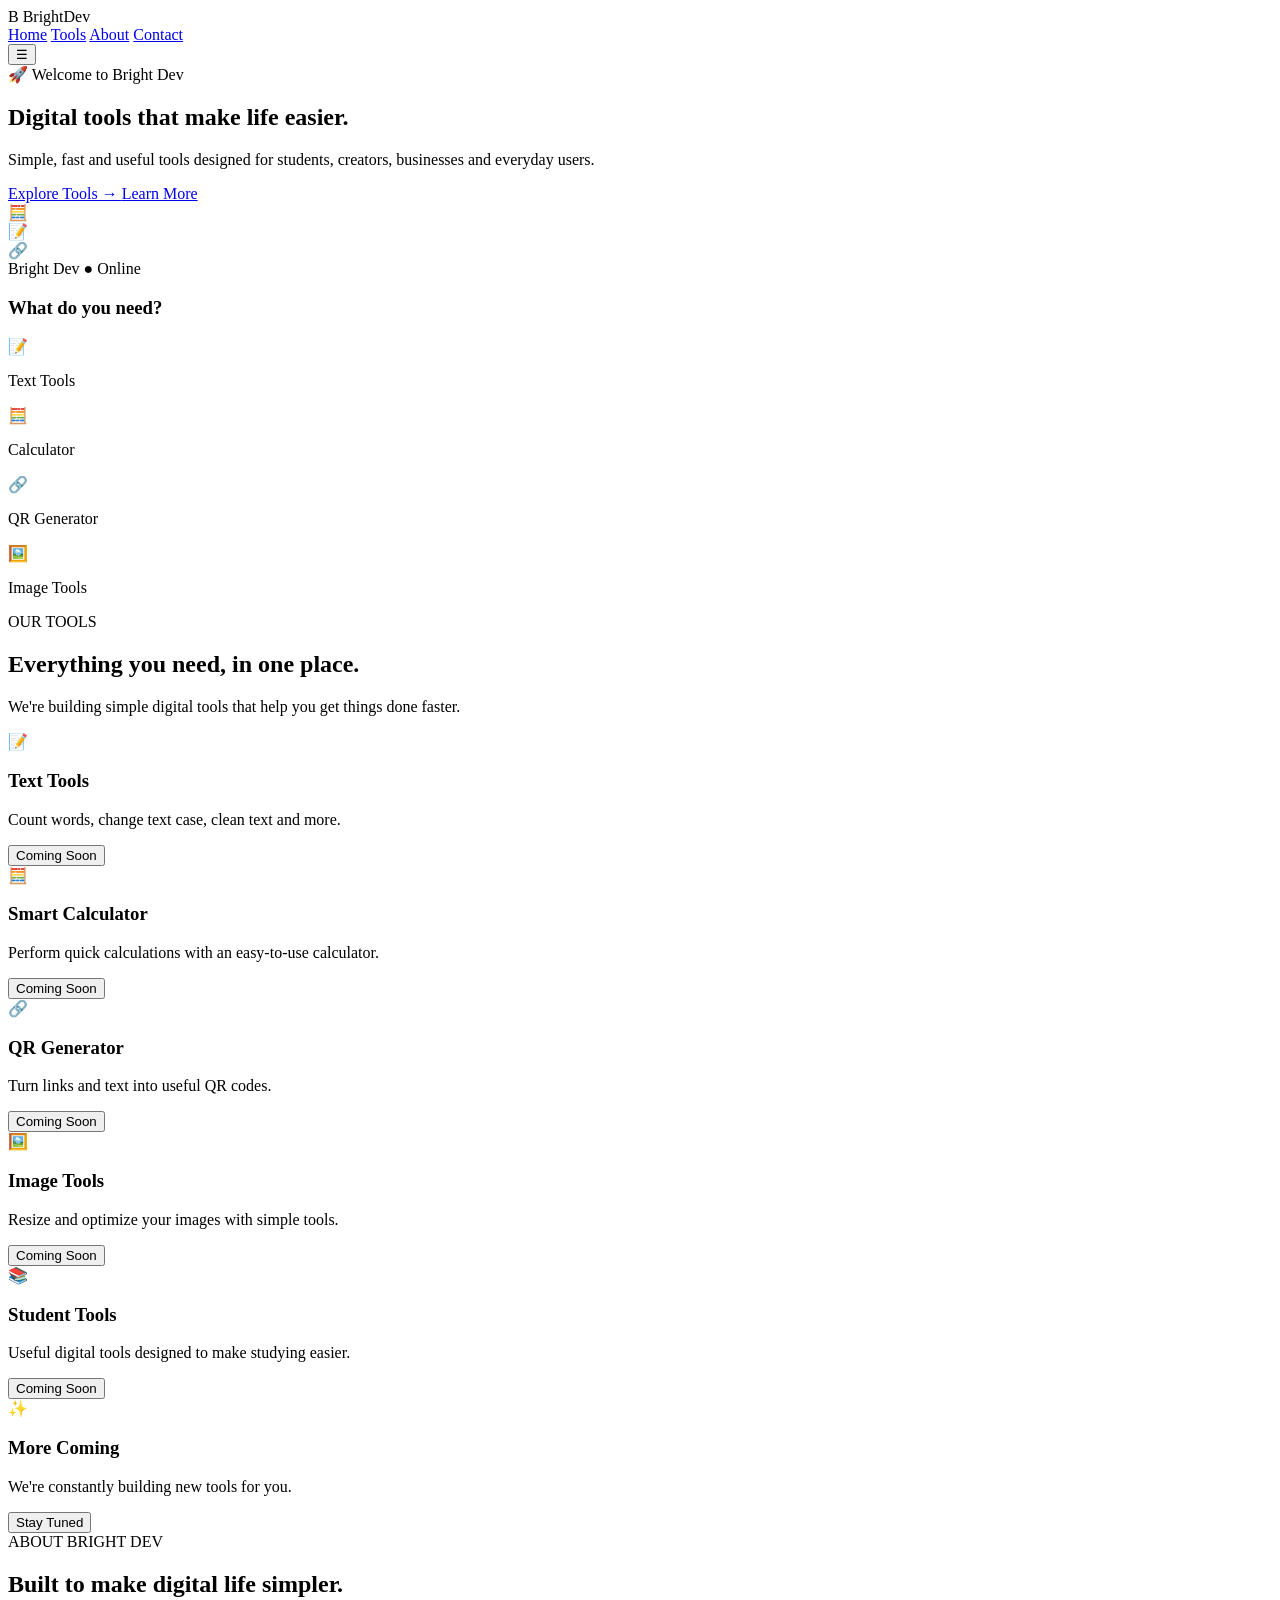
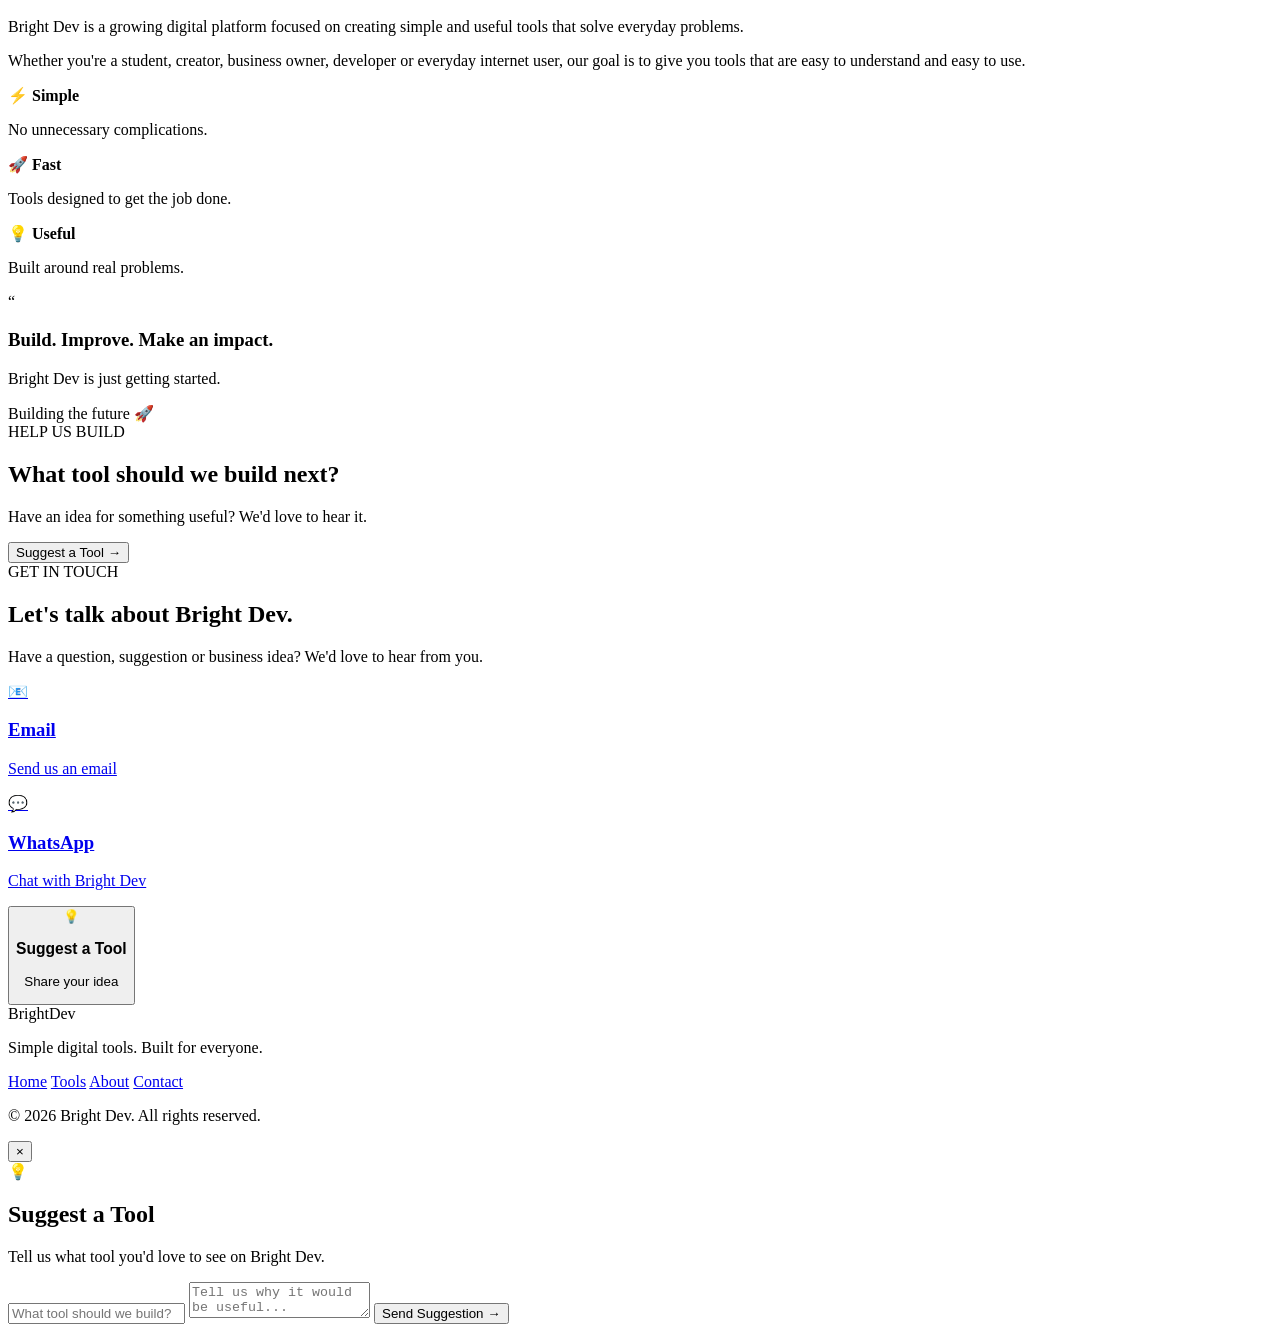
==== index.html @ 28a99880 "Update index.html" ====
<!DOCTYPE html>
<html lang="en">
<head>
    <meta charset="UTF-8">
    <meta name="viewport" content="width=device-width, initial-scale=1.0">

    <title>Bright Dev | Digital Tools Made Simple</title>

    <meta name="description"
          content="Bright Dev provides simple, fast and useful digital tools for students, creators, businesses and everyday users.">

    <link rel="stylesheet" href="style.css">
</head>

<body>

    <!-- NAVIGATION -->
    <header class="navbar">
        <div class="logo">
            <span class="logo-icon">B</span>
            <span>Bright<span class="logo-highlight">Dev</span></span>
        </div>

        <nav>
            <a href="#home">Home</a>
            <a href="#tools">Tools</a>
            <a href="#about">About</a>
            <a href="#contact">Contact</a>
        </nav>

        <button class="menu-btn" id="menuBtn">☰</button>
    </header>


    <!-- HERO -->
    <main>

        <section class="hero" id="home">

            <div class="hero-content">

                <div class="badge">
                    🚀 Welcome to Bright Dev
                </div>

                <h1>
                    Digital tools that
                    <span>make life easier.</span>
                </h1>

                <p>
                    Simple, fast and useful tools designed for students,
                    creators, businesses and everyday users.
                </p>

                <div class="hero-buttons">
                    <a href="#tools" class="primary-btn">
                        Explore Tools →
                    </a>

                    <a href="#about" class="secondary-btn">
                        Learn More
                    </a>
                </div>

            </div>

            <div class="hero-card">

                <div class="floating-icon icon-one">🧮</div>
                <div class="floating-icon icon-two">📝</div>
                <div class="floating-icon icon-three">🔗</div>

                <div class="dashboard-card">

                    <div class="dashboard-top">
                        <span>Bright Dev</span>
                        <span class="online">● Online</span>
                    </div>

                    <h3>What do you need?</h3>

                    <div class="mini-tools">

                        <div class="mini-tool">
                            <span>📝</span>
                            <p>Text Tools</p>
                        </div>

                        <div class="mini-tool">
                            <span>🧮</span>
                            <p>Calculator</p>
                        </div>

                        <div class="mini-tool">
                            <span>🔗</span>
                            <p>QR Generator</p>
                        </div>

                        <div class="mini-tool">
                            <span>🖼️</span>
                            <p>Image Tools</p>
                        </div>

                    </div>

                </div>

            </div>

        </section>


        <!-- TOOLS -->
        <section class="tools-section" id="tools">

            <div class="section-heading">

                <span class="small-title">OUR TOOLS</span>

                <h2>
                    Everything you need,
                    <span>in one place.</span>
                </h2>

                <p>
                    We're building simple digital tools that help you
                    get things done faster.
                </p>

            </div>


            <div class="tools-grid">

                <div class="tool-card">

                    <div class="tool-icon">📝</div>

                    <h3>Text Tools</h3>

                    <p>
                        Count words, change text case,
                        clean text and more.
                    </p>

                    <button class="coming-btn">
                        Coming Soon
                    </button>

                </div>


                <div class="tool-card">

                    <div class="tool-icon">🧮</div>

                    <h3>Smart Calculator</h3>

                    <p>
                        Perform quick calculations
                        with an easy-to-use calculator.
                    </p>

                    <button class="coming-btn">
                        Coming Soon
                    </button>

                </div>


                <div class="tool-card">

                    <div class="tool-icon">🔗</div>

                    <h3>QR Generator</h3>

                    <p>
                        Turn links and text into
                        useful QR codes.
                    </p>

                    <button class="coming-btn">
                        Coming Soon
                    </button>

                </div>


                <div class="tool-card">

                    <div class="tool-icon">🖼️</div>

                    <h3>Image Tools</h3>

                    <p>
                        Resize and optimize your images
                        with simple tools.
                    </p>

                    <button class="coming-btn">
                        Coming Soon
                    </button>

                </div>


                <div class="tool-card">

                    <div class="tool-icon">📚</div>

                    <h3>Student Tools</h3>

                    <p>
                        Useful digital tools designed
                        to make studying easier.
                    </p>

                    <button class="coming-btn">
                        Coming Soon
                    </button>

                </div>


                <div class="tool-card future-card">

                    <div class="tool-icon">✨</div>

                    <h3>More Coming</h3>

                    <p>
                        We're constantly building
                        new tools for you.
                    </p>

                    <button class="coming-btn">
                        Stay Tuned
                    </button>

                </div>

            </div>

        </section>


        <!-- ABOUT -->
        <section class="about-section" id="about">

            <div class="about-text">

                <span class="small-title">ABOUT BRIGHT DEV</span>

                <h2>
                    Built to make
                    <span>digital life simpler.</span>
                </h2>

                <p>
                    Bright Dev is a growing digital platform focused on
                    creating simple and useful tools that solve everyday
                    problems.
                </p>

                <p>
                    Whether you're a student, creator, business owner,
                    developer or everyday internet user, our goal is to
                    give you tools that are easy to understand and
                    easy to use.
                </p>

                <div class="about-points">

                    <div>
                        <strong>⚡ Simple</strong>
                        <p>No unnecessary complications.</p>
                    </div>

                    <div>
                        <strong>🚀 Fast</strong>
                        <p>Tools designed to get the job done.</p>
                    </div>

                    <div>
                        <strong>💡 Useful</strong>
                        <p>Built around real problems.</p>
                    </div>

                </div>

            </div>

            <div class="about-card">

                <div class="quote-icon">“</div>

                <h3>
                    Build. Improve.
                    <span>Make an impact.</span>
                </h3>

                <p>
                    Bright Dev is just getting started.
                </p>

                <div class="progress">

                    <div class="progress-label">
                        <span>Building the future</span>
                        <span>🚀</span>
                    </div>

                    <div class="progress-bar">
                        <div></div>
                    </div>

                </div>

            </div>

        </section>


        <!-- SUGGESTION -->
        <section class="suggest-section">

            <div>

                <span class="small-title">HELP US BUILD</span>

                <h2>
                    What tool should we
                    <span>build next?</span>
                </h2>

                <p>
                    Have an idea for something useful?
                    We'd love to hear it.
                </p>

            </div>

            <button class="primary-btn" id="suggestBtn">
                Suggest a Tool →
            </button>

        </section>


        <!-- CONTACT -->
        <section class="contact-section" id="contact">

            <div class="section-heading">

                <span class="small-title">GET IN TOUCH</span>

                <h2>
                    Let's talk about
                    <span>Bright Dev.</span>
                </h2>

                <p>
                    Have a question, suggestion or business idea?
                    We'd love to hear from you.
                </p>

            </div>


            <div class="contact-cards">

                <a href="mailto:your@email.com" class="contact-card">

                    <div class="contact-icon">📧</div>

                    <h3>Email</h3>

                    <p>Send us an email</p>

                </a>


                <a href="#" class="contact-card">

                    <div class="contact-icon">💬</div>

                    <h3>WhatsApp</h3>

                    <p>Chat with Bright Dev</p>

                </a>


                <button class="contact-card" id="contactSuggestion">

                    <div class="contact-icon">💡</div>

                    <h3>Suggest a Tool</h3>

                    <p>Share your idea</p>

                </button>

            </div>

        </section>

    </main>


    <!-- FOOTER -->
    <footer>

        <div class="footer-logo">
            Bright<span>Dev</span>
        </div>

        <p>
            Simple digital tools. Built for everyone.
        </p>

        <div class="footer-links">
            <a href="#home">Home</a>
            <a href="#tools">Tools</a>
            <a href="#about">About</a>
            <a href="#contact">Contact</a>
        </div>

        <p class="copyright">
            © 2026 Bright Dev. All rights reserved.
        </p>

    </footer>


    <!-- SUGGESTION MODAL -->
    <div class="modal" id="modal">

        <div class="modal-box">

            <button class="close-btn" id="closeBtn">×</button>

            <div class="modal-icon">💡</div>

            <h2>Suggest a Tool</h2>

            <p>
                Tell us what tool you'd love to see on Bright Dev.
            </p>

            <form id="suggestForm">

                <input
                    type="text"
                    id="toolName"
                    placeholder="What tool should we build?"
                    required
                >

                <textarea
                    id="toolReason"
                    placeholder="Tell us why it would be useful..."
                    required
                ></textarea>

                <button type="submit" class="primary-btn">
                    Send Suggestion →
                </button>

            </form>

        </div>

    </div>


    <script src="script.js"></script>

</body>
</html>
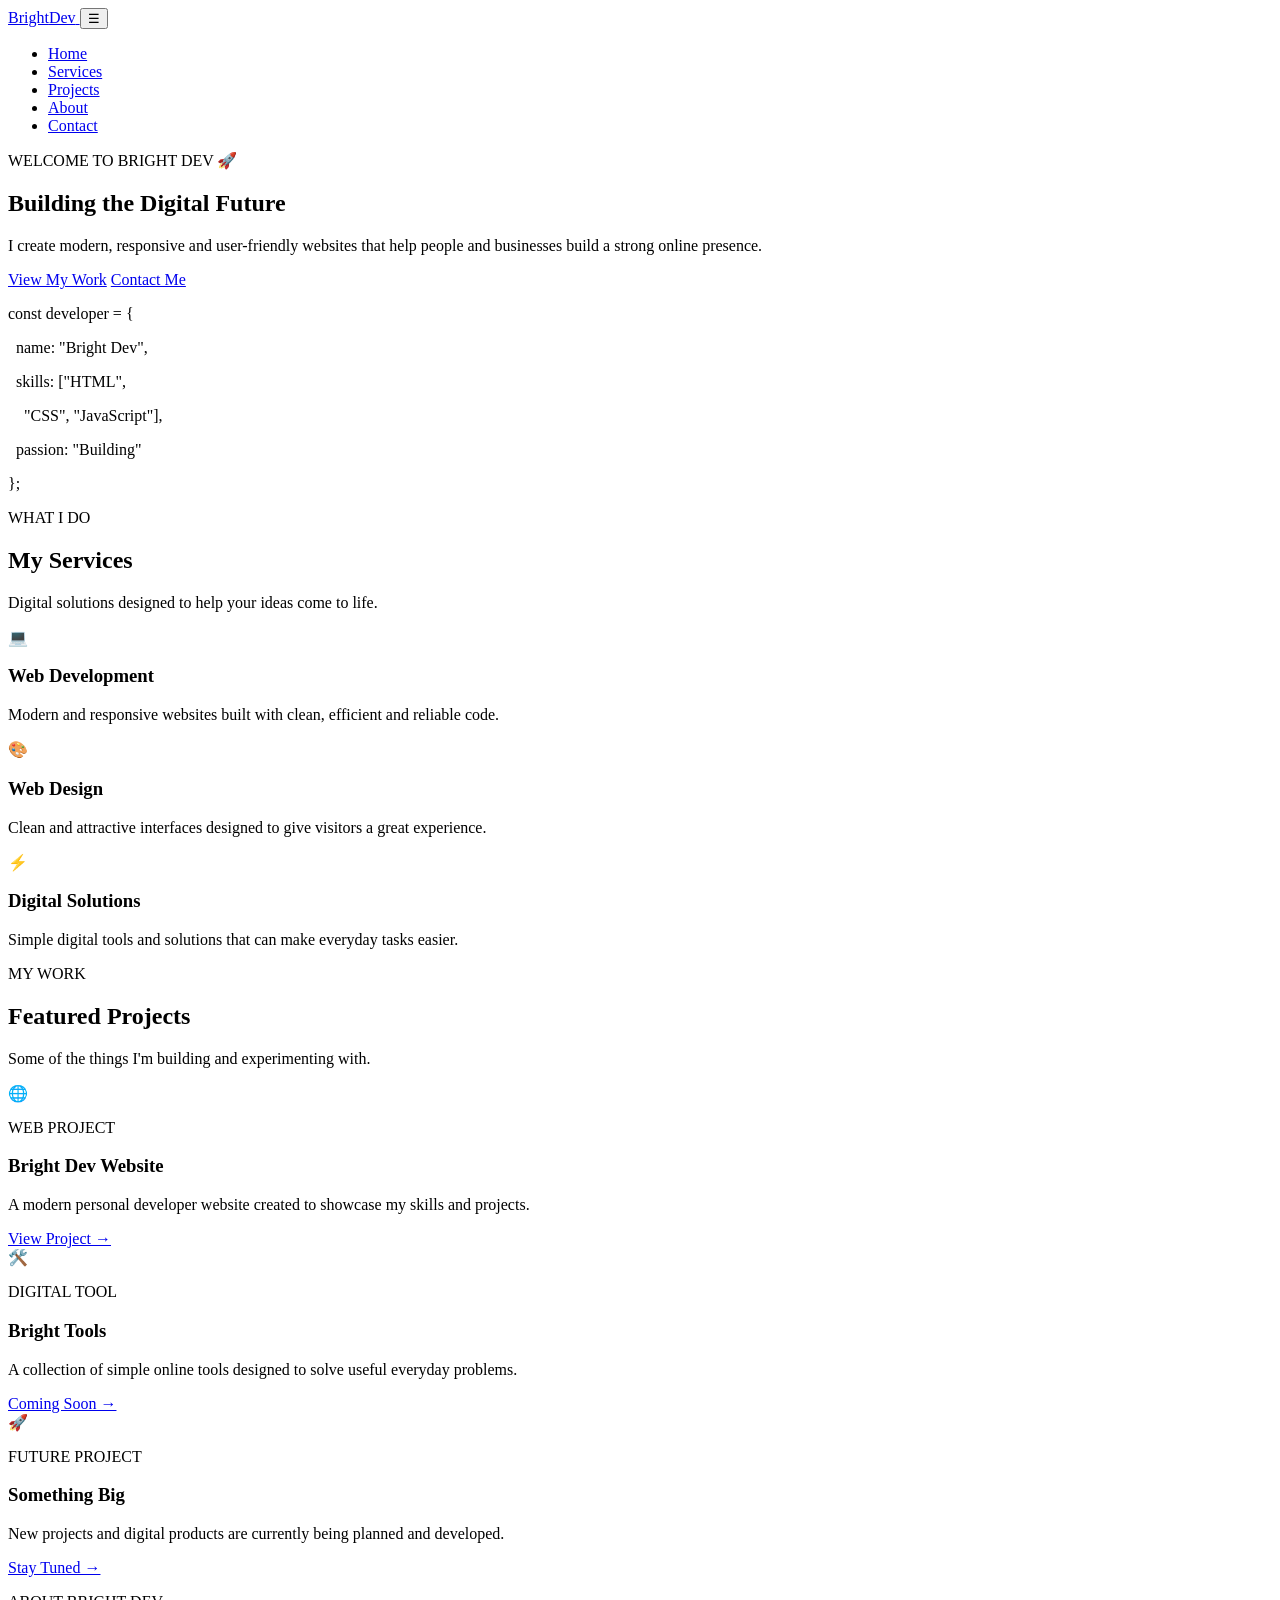
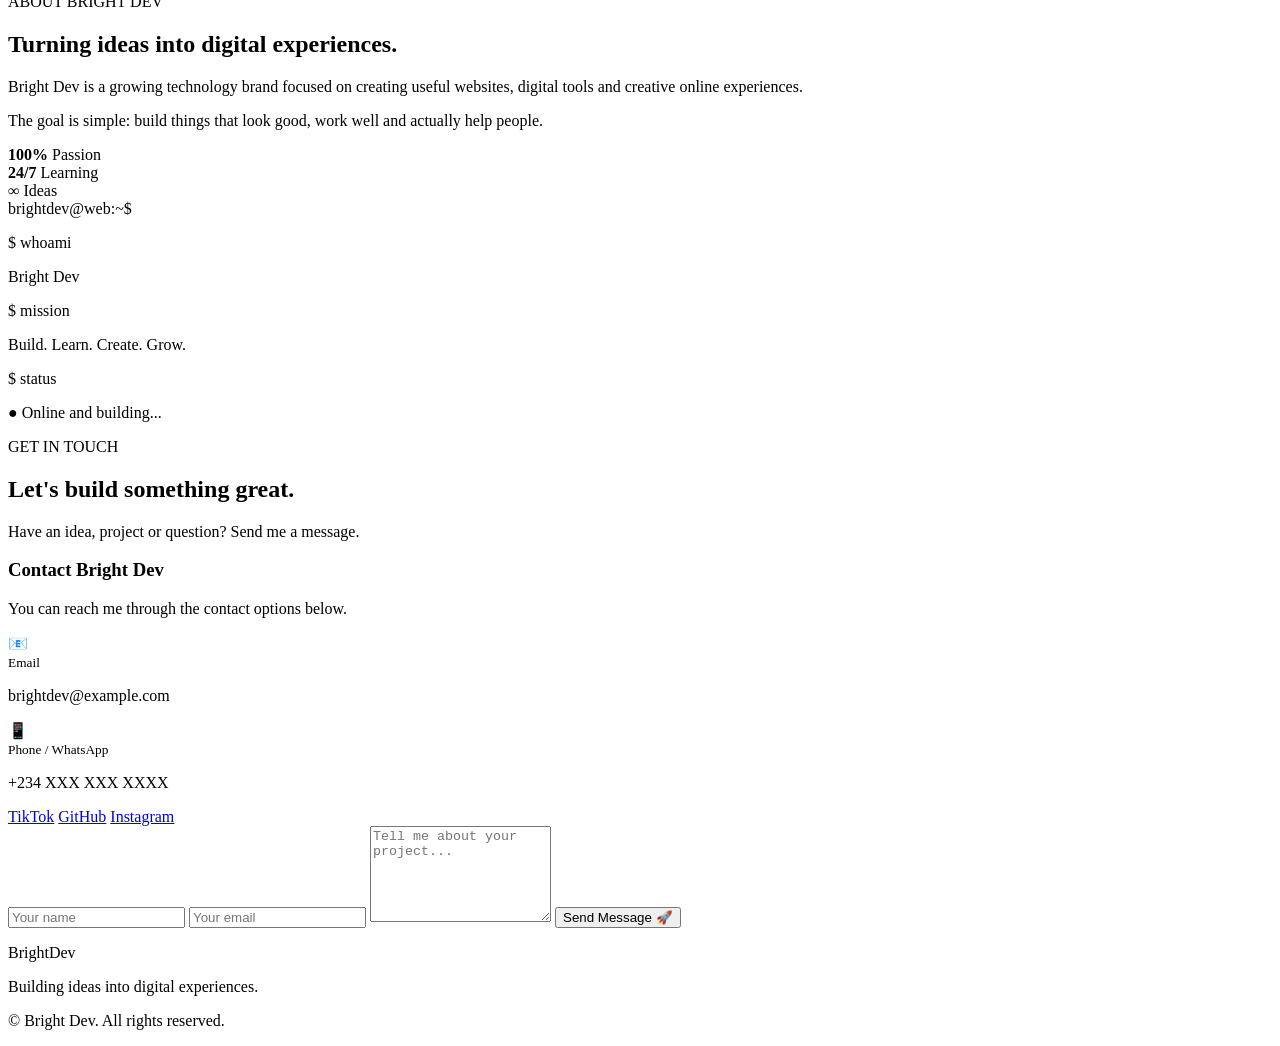
==== commit 5b170915: "Revise index.html for improved layout and content Updated the HTML structure and content for better " ====
--- a/index.html
+++ b/index.html
@@ -1,482 +1,404 @@
-
-     <!DOCTYPE html>
+<!DOCTYPE html>
 <html lang="en">
 <head>
-    <meta charset="UTF-8">
-    <meta name="viewport" content="width=device-width, initial-scale=1.0">
-
-    <title>Bright Dev | Digital Tools Made Simple</title>
-
-    <meta name="description"
-          content="Bright Dev provides simple, fast and useful digital tools for students, creators, businesses and everyday users.">
-
-    <link rel="stylesheet" href="style.css">
+  <meta charset="UTF-8">
+  <meta name="viewport" content="width=device-width, initial-scale=1.0">
+
+  <title>Bright Dev | Web Developer</title>
+  <meta name="description" content="Bright Dev - Modern websites, digital solutions and creative web development.">
+
+  <link rel="stylesheet" href="style.css">
 </head>
 
 <body>
 
-    <!-- NAVIGATION -->
-    <header class="navbar">
-        <div class="logo">
-            <span class="logo-icon">B</span>
-            <span>Bright<span class="logo-highlight">Dev</span></span>
-        </div>
-
-        <nav>
-            <a href="#home">Home</a>
-            <a href="#tools">Tools</a>
-            <a href="#about">About</a>
-            <a href="#contact">Contact</a>
-        </nav>
-
-        <button class="menu-btn" id="menuBtn">☰</button>
-    </header>
-
-
-    <!-- HERO -->
-    <main>
-
-        <section class="hero" id="home">
-
-            <div class="hero-content">
-
-                <div class="badge">
-                    🚀 Welcome to Bright Dev
-                </div>
-
-                <h1>
-                    Digital tools that
-                    <span>make life easier.</span>
-                </h1>
-
-                <p>
-                    Simple, fast and useful tools designed for students,
-                    creators, businesses and everyday users.
-                </p>
-
-                <div class="hero-buttons">
-                    <a href="#tools" class="primary-btn">
-                        Explore Tools →
-                    </a>
-
-                    <a href="#about" class="secondary-btn">
-                        Learn More
-                    </a>
-                </div>
-
+  <!-- NAVIGATION -->
+  <header class="header">
+    <nav class="navbar">
+      <a href="#home" class="logo">
+        Bright<span>Dev</span>
+      </a>
+
+      <button class="menu-btn" id="menuBtn">☰</button>
+
+      <ul class="nav-links" id="navLinks">
+        <li><a href="#home">Home</a></li>
+        <li><a href="#services">Services</a></li>
+        <li><a href="#projects">Projects</a></li>
+        <li><a href="#about">About</a></li>
+        <li><a href="#contact">Contact</a></li>
+      </ul>
+    </nav>
+  </header>
+
+
+  <!-- HERO -->
+  <main>
+
+    <section class="hero" id="home">
+
+      <div class="hero-text">
+
+        <p class="small-title">WELCOME TO BRIGHT DEV 🚀</p>
+
+        <h1>
+          Building the <span>Digital Future</span>
+        </h1>
+
+        <p class="hero-description">
+          I create modern, responsive and user-friendly websites
+          that help people and businesses build a strong online presence.
+        </p>
+
+        <div class="hero-buttons">
+          <a href="#projects" class="btn primary-btn">View My Work</a>
+          <a href="#contact" class="btn secondary-btn">Contact Me</a>
+        </div>
+
+      </div>
+
+
+      <div class="hero-card">
+
+        <div class="code-window">
+
+          <div class="window-top">
+            <span></span>
+            <span></span>
+            <span></span>
+          </div>
+
+          <div class="code-content">
+            <p><span class="pink">const</span> developer = {</p>
+            <p>&nbsp;&nbsp;name: <span class="green">"Bright Dev"</span>,</p>
+            <p>&nbsp;&nbsp;skills: [<span class="green">"HTML"</span>,</p>
+            <p>&nbsp;&nbsp;&nbsp;&nbsp;<span class="green">"CSS"</span>, <span class="green">"JavaScript"</span>],</p>
+            <p>&nbsp;&nbsp;passion: <span class="green">"Building"</span></p>
+            <p>};</p>
+          </div>
+
+        </div>
+
+      </div>
+
+    </section>
+
+
+    <!-- SERVICES -->
+    <section class="section" id="services">
+
+      <div class="section-heading">
+        <p class="small-title">WHAT I DO</p>
+        <h2>My <span>Services</span></h2>
+        <p>Digital solutions designed to help your ideas come to life.</p>
+      </div>
+
+
+      <div class="cards">
+
+        <div class="card">
+          <div class="card-icon">💻</div>
+          <h3>Web Development</h3>
+          <p>
+            Modern and responsive websites built with clean,
+            efficient and reliable code.
+          </p>
+        </div>
+
+
+        <div class="card">
+          <div class="card-icon">🎨</div>
+          <h3>Web Design</h3>
+          <p>
+            Clean and attractive interfaces designed to give
+            visitors a great experience.
+          </p>
+        </div>
+
+
+        <div class="card">
+          <div class="card-icon">⚡</div>
+          <h3>Digital Solutions</h3>
+          <p>
+            Simple digital tools and solutions that can make
+            everyday tasks easier.
+          </p>
+        </div>
+
+      </div>
+
+    </section>
+
+
+    <!-- PROJECTS -->
+    <section class="section projects-section" id="projects">
+
+      <div class="section-heading">
+        <p class="small-title">MY WORK</p>
+        <h2>Featured <span>Projects</span></h2>
+        <p>Some of the things I'm building and experimenting with.</p>
+      </div>
+
+
+      <div class="projects">
+
+        <div class="project-card">
+
+          <div class="project-image project-one">
+            <span>🌐</span>
+          </div>
+
+          <div class="project-info">
+            <p class="project-type">WEB PROJECT</p>
+            <h3>Bright Dev Website</h3>
+
+            <p>
+              A modern personal developer website created
+              to showcase my skills and projects.
+            </p>
+
+            <a href="#contact" class="project-link">
+              View Project →
+            </a>
+          </div>
+
+        </div>
+
+
+        <div class="project-card">
+
+          <div class="project-image project-two">
+            <span>🛠️</span>
+          </div>
+
+          <div class="project-info">
+            <p class="project-type">DIGITAL TOOL</p>
+            <h3>Bright Tools</h3>
+
+            <p>
+              A collection of simple online tools designed
+              to solve useful everyday problems.
+            </p>
+
+            <a href="#contact" class="project-link">
+              Coming Soon →
+            </a>
+          </div>
+
+        </div>
+
+
+        <div class="project-card">
+
+          <div class="project-image project-three">
+            <span>🚀</span>
+          </div>
+
+          <div class="project-info">
+            <p class="project-type">FUTURE PROJECT</p>
+            <h3>Something Big</h3>
+
+            <p>
+              New projects and digital products are currently
+              being planned and developed.
+            </p>
+
+            <a href="#contact" class="project-link">
+              Stay Tuned →
+            </a>
+          </div>
+
+        </div>
+
+      </div>
+
+    </section>
+
+
+    <!-- ABOUT -->
+    <section class="section about-section" id="about">
+
+      <div class="about-content">
+
+        <div class="about-text">
+
+          <p class="small-title">ABOUT BRIGHT DEV</p>
+
+          <h2>Turning ideas into <span>digital experiences.</span></h2>
+
+          <p>
+            Bright Dev is a growing technology brand focused on
+            creating useful websites, digital tools and creative
+            online experiences.
+          </p>
+
+          <p>
+            The goal is simple: build things that look good,
+            work well and actually help people.
+          </p>
+
+          <div class="stats">
+
+            <div>
+              <strong>100%</strong>
+              <span>Passion</span>
             </div>
 
-            <div class="hero-card">
-
-                <div class="floating-icon icon-one">🧮</div>
-                <div class="floating-icon icon-two">📝</div>
-                <div class="floating-icon icon-three">🔗</div>
-
-                <div class="dashboard-card">
-
-                    <div class="dashboard-top">
-                        <span>Bright Dev</span>
-                        <span class="online">● Online</span>
-                    </div>
-
-                    <h3>What do you need?</h3>
-
-                    <div class="mini-tools">
-
-                        <div class="mini-tool">
-                            <span>📝</span>
-                            <p>Text Tools</p>
-                        </div>
-
-                        <div class="mini-tool">
-                            <span>🧮</span>
-                            <p>Calculator</p>
-                        </div>
-
-                        <div class="mini-tool">
-                            <span>🔗</span>
-                            <p>QR Generator</p>
-                        </div>
-
-                        <div class="mini-tool">
-                            <span>🖼️</span>
-                            <p>Image Tools</p>
-                        </div>
-
-                    </div>
-
-                </div>
-
+            <div>
+              <strong>24/7</strong>
+              <span>Learning</span>
             </div>
 
-        </section>
-
-
-        <!-- TOOLS -->
-        <section class="tools-section" id="tools">
-
-            <div class="section-heading">
-
-                <span class="small-title">OUR TOOLS</span>
-
-                <h2>
-                    Everything you need,
-                    <span>in one place.</span>
-                </h2>
-
-                <p>
-                    We're building simple digital tools that help you
-                    get things done faster.
-                </p>
-
+            <div>
+              <strong>∞</strong>
+              <span>Ideas</span>
             </div>
 
-
-            <div class="tools-grid">
-
-                <div class="tool-card">
-
-                    <div class="tool-icon">📝</div>
-
-                    <h3>Text Tools</h3>
-
-                    <p>
-                        Count words, change text case,
-                        clean text and more.
-                    </p>
-
-                    <button class="coming-btn">
-                        Coming Soon
-                    </button>
-
-                </div>
-
-
-                <div class="tool-card">
-
-                    <div class="tool-icon">🧮</div>
-
-                    <h3>Smart Calculator</h3>
-
-                    <p>
-                        Perform quick calculations
-                        with an easy-to-use calculator.
-                    </p>
-
-                    <button class="coming-btn">
-                        Coming Soon
-                    </button>
-
-                </div>
-
-
-                <div class="tool-card">
-
-                    <div class="tool-icon">🔗</div>
-
-                    <h3>QR Generator</h3>
-
-                    <p>
-                        Turn links and text into
-                        useful QR codes.
-                    </p>
-
-                    <button class="coming-btn">
-                        Coming Soon
-                    </button>
-
-                </div>
-
-
-                <div class="tool-card">
-
-                    <div class="tool-icon">🖼️</div>
-
-                    <h3>Image Tools</h3>
-
-                    <p>
-                        Resize and optimize your images
-                        with simple tools.
-                    </p>
-
-                    <button class="coming-btn">
-                        Coming Soon
-                    </button>
-
-                </div>
-
-
-                <div class="tool-card">
-
-                    <div class="tool-icon">📚</div>
-
-                    <h3>Student Tools</h3>
-
-                    <p>
-                        Useful digital tools designed
-                        to make studying easier.
-                    </p>
-
-                    <button class="coming-btn">
-                        Coming Soon
-                    </button>
-
-                </div>
-
-
-                <div class="tool-card future-card">
-
-                    <div class="tool-icon">✨</div>
-
-                    <h3>More Coming</h3>
-
-                    <p>
-                        We're constantly building
-                        new tools for you.
-                    </p>
-
-                    <button class="coming-btn">
-                        Stay Tuned
-                    </button>
-
-                </div>
-
+          </div>
+
+        </div>
+
+
+        <div class="about-box">
+
+          <div class="terminal-header">
+            <span>brightdev@web:~$</span>
+          </div>
+
+          <div class="terminal-body">
+            <p>$ whoami</p>
+            <p class="terminal-green">Bright Dev</p>
+
+            <p>$ mission</p>
+            <p class="terminal-green">
+              Build. Learn. Create. Grow.
+            </p>
+
+            <p>$ status</p>
+            <p class="terminal-green">
+              ● Online and building...
+            </p>
+          </div>
+
+        </div>
+
+      </div>
+
+    </section>
+
+
+    <!-- CONTACT -->
+    <section class="section contact-section" id="contact">
+
+      <div class="section-heading">
+
+        <p class="small-title">GET IN TOUCH</p>
+
+        <h2>Let's build something <span>great.</span></h2>
+
+        <p>
+          Have an idea, project or question? Send me a message.
+        </p>
+
+      </div>
+
+
+      <div class="contact-box">
+
+        <div class="contact-info">
+
+          <h3>Contact Bright Dev</h3>
+
+          <p>
+            You can reach me through the contact options below.
+          </p>
+
+          <div class="contact-item">
+            <span>📧</span>
+            <div>
+              <small>Email</small>
+              <p>brightdev@example.com</p>
             </div>
-
-        </section>
-
-
-        <!-- ABOUT -->
-        <section class="about-section" id="about">
-
-            <div class="about-text">
-
-                <span class="small-title">ABOUT BRIGHT DEV</span>
-
-                <h2>
-                    Built to make
-                    <span>digital life simpler.</span>
-                </h2>
-
-                <p>
-                    Bright Dev is a growing digital platform focused on
-                    creating simple and useful tools that solve everyday
-                    problems.
-                </p>
-
-                <p>
-                    Whether you're a student, creator, business owner,
-                    developer or everyday internet user, our goal is to
-                    give you tools that are easy to understand and
-                    easy to use.
-                </p>
-
-                <div class="about-points">
-
-                    <div>
-                        <strong>⚡ Simple</strong>
-                        <p>No unnecessary complications.</p>
-                    </div>
-
-                    <div>
-                        <strong>🚀 Fast</strong>
-                        <p>Tools designed to get the job done.</p>
-                    </div>
-
-                    <div>
-                        <strong>💡 Useful</strong>
-                        <p>Built around real problems.</p>
-                    </div>
-
-                </div>
-
+          </div>
+
+
+          <div class="contact-item">
+            <span>📱</span>
+            <div>
+              <small>Phone / WhatsApp</small>
+              <p>+234 XXX XXX XXXX</p>
             </div>
-
-            <div class="about-card">
-
-                <div class="quote-icon">“</div>
-
-                <h3>
-                    Build. Improve.
-                    <span>Make an impact.</span>
-                </h3>
-
-                <p>
-                    Bright Dev is just getting started.
-                </p>
-
-                <div class="progress">
-
-                    <div class="progress-label">
-                        <span>Building the future</span>
-                        <span>🚀</span>
-                    </div>
-
-                    <div class="progress-bar">
-                        <div></div>
-                    </div>
-
-                </div>
-
-            </div>
-
-        </section>
-
-
-        <!-- SUGGESTION -->
-        <section class="suggest-section">
-
-            <div>
-
-                <span class="small-title">HELP US BUILD</span>
-
-                <h2>
-                    What tool should we
-                    <span>build next?</span>
-                </h2>
-
-                <p>
-                    Have an idea for something useful?
-                    We'd love to hear it.
-                </p>
-
-            </div>
-
-            <button class="primary-btn" id="suggestBtn">
-                Suggest a Tool →
-            </button>
-
-        </section>
-
-
-        <!-- CONTACT -->
-        <section class="contact-section" id="contact">
-
-            <div class="section-heading">
-
-                <span class="small-title">GET IN TOUCH</span>
-
-                <h2>
-                    Let's talk about
-                    <span>Bright Dev.</span>
-                </h2>
-
-                <p>
-                    Have a question, suggestion or business idea?
-                    We'd love to hear from you.
-                </p>
-
-            </div>
-
-
-            <div class="contact-cards">
-
-                <a href="mailto:your@email.com" class="contact-card">
-
-                    <div class="contact-icon">📧</div>
-
-                    <h3>Email</h3>
-
-                    <p>Send us an email</p>
-
-                </a>
-
-
-                <a href="#" class="contact-card">
-
-                    <div class="contact-icon">💬</div>
-
-                    <h3>WhatsApp</h3>
-
-                    <p>Chat with Bright Dev</p>
-
-                </a>
-
-
-                <button class="contact-card" id="contactSuggestion">
-
-                    <div class="contact-icon">💡</div>
-
-                    <h3>Suggest a Tool</h3>
-
-                    <p>Share your idea</p>
-
-                </button>
-
-            </div>
-
-        </section>
-
-    </main>
-
-
-    <!-- FOOTER -->
-    <footer>
-
-        <div class="footer-logo">
-            Bright<span>Dev</span>
-        </div>
-
-        <p>
-            Simple digital tools. Built for everyone.
-        </p>
-
-        <div class="footer-links">
-            <a href="#home">Home</a>
-            <a href="#tools">Tools</a>
-            <a href="#about">About</a>
-            <a href="#contact">Contact</a>
-        </div>
-
-        <p class="copyright">
-            © 2026 Bright Dev. All rights reserved.
-        </p>
-
-    </footer>
-
-
-    <!-- SUGGESTION MODAL -->
-    <div class="modal" id="modal">
-
-        <div class="modal-box">
-
-            <button class="close-btn" id="closeBtn">×</button>
-
-            <div class="modal-icon">💡</div>
-
-            <h2>Suggest a Tool</h2>
-
-            <p>
-                Tell us what tool you'd love to see on Bright Dev.
-            </p>
-
-            <form id="suggestForm">
-
-                <input
-                    type="text"
-                    id="toolName"
-                    placeholder="What tool should we build?"
-                    required
-                >
-
-                <textarea
-                    id="toolReason"
-                    placeholder="Tell us why it would be useful..."
-                    required
-                ></textarea>
-
-                <button type="submit" class="primary-btn">
-                    Send Suggestion →
-                </button>
-
-            </form>
-
-        </div>
-
+          </div>
+
+
+          <div class="socials">
+
+            <a href="#" aria-label="TikTok">TikTok</a>
+            <a href="#" aria-label="GitHub">GitHub</a>
+            <a href="#" aria-label="Instagram">Instagram</a>
+
+          </div>
+
+        </div>
+
+
+        <form class="contact-form" id="contactForm">
+
+          <input
+            type="text"
+            id="name"
+            placeholder="Your name"
+            required
+          >
+
+          <input
+            type="email"
+            id="email"
+            placeholder="Your email"
+            required
+          >
+
+          <textarea
+            id="message"
+            rows="6"
+            placeholder="Tell me about your project..."
+            required
+          ></textarea>
+
+          <button type="submit" class="btn primary-btn">
+            Send Message 🚀
+          </button>
+
+          <p id="formMessage"></p>
+
+        </form>
+
+      </div>
+
+    </section>
+
+  </main>
+
+
+  <!-- FOOTER -->
+  <footer>
+
+    <div class="footer-logo">
+      Bright<span>Dev</span>
     </div>
 
-
-    <script src="script.js"></script>
+    <p>
+      Building ideas into digital experiences.
+    </p>
+
+    <p class="copyright">
+      © <span id="year"></span> Bright Dev. All rights reserved.
+    </p>
+
+  </footer>
+
+
+  <script src="script.js"></script>
 
 </body>
 </html>
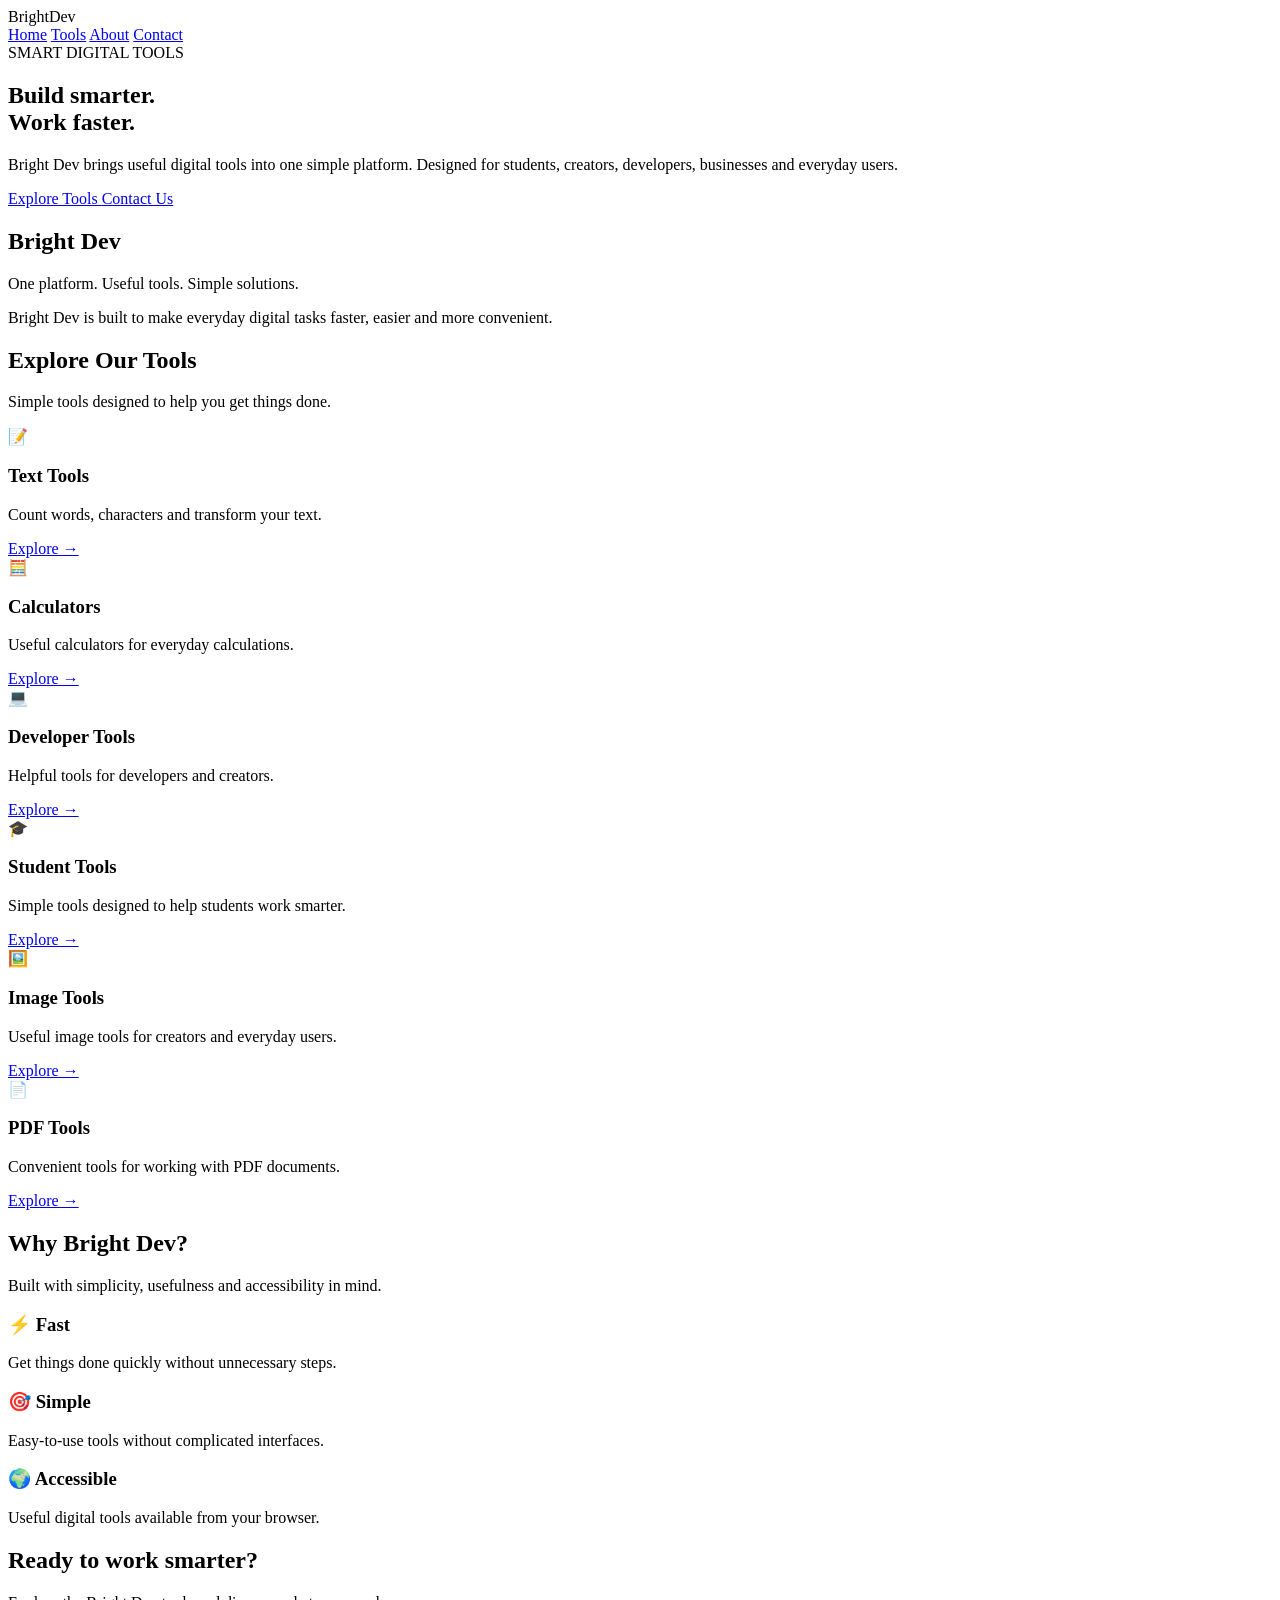
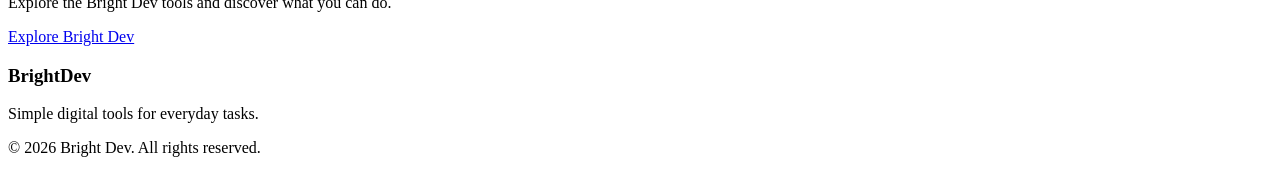
==== commit d19713c1: "Update index.html" ====
--- a/index.html
+++ b/index.html
@@ -1,404 +1,274 @@
 <!DOCTYPE html>
 <html lang="en">
 <head>
-  <meta charset="UTF-8">
-  <meta name="viewport" content="width=device-width, initial-scale=1.0">
-
-  <title>Bright Dev | Web Developer</title>
-  <meta name="description" content="Bright Dev - Modern websites, digital solutions and creative web development.">
-
-  <link rel="stylesheet" href="style.css">
+    <meta charset="UTF-8">
+    <meta name="viewport" content="width=device-width, initial-scale=1.0">
+
+    <title>Bright Dev | Smart Digital Tools</title>
+
+    <link rel="stylesheet" href="style.css">
 </head>
 
 <body>
 
-  <!-- NAVIGATION -->
-  <header class="header">
-    <nav class="navbar">
-      <a href="#home" class="logo">
+<!-- HEADER -->
+<header>
+    <div class="logo">
         Bright<span>Dev</span>
-      </a>
-
-      <button class="menu-btn" id="menuBtn">☰</button>
-
-      <ul class="nav-links" id="navLinks">
-        <li><a href="#home">Home</a></li>
-        <li><a href="#services">Services</a></li>
-        <li><a href="#projects">Projects</a></li>
-        <li><a href="#about">About</a></li>
-        <li><a href="#contact">Contact</a></li>
-      </ul>
+    </div>
+
+    <nav>
+        <a href="index.html">Home</a>
+        <a href="tools.html">Tools</a>
+        <a href="#about">About</a>
+        <a href="contact.html">Contact</a>
     </nav>
-  </header>
-
-
-  <!-- HERO -->
-  <main>
-
-    <section class="hero" id="home">
-
-      <div class="hero-text">
-
-        <p class="small-title">WELCOME TO BRIGHT DEV 🚀</p>
+</header>
+
+
+<!-- HERO -->
+<section class="hero">
+
+    <div class="hero-content">
+
+        <div class="badge">
+            SMART DIGITAL TOOLS
+        </div>
 
         <h1>
-          Building the <span>Digital Future</span>
+            Build smarter.<br>
+            <span>Work faster.</span>
         </h1>
 
-        <p class="hero-description">
-          I create modern, responsive and user-friendly websites
-          that help people and businesses build a strong online presence.
-        </p>
-
-        <div class="hero-buttons">
-          <a href="#projects" class="btn primary-btn">View My Work</a>
-          <a href="#contact" class="btn secondary-btn">Contact Me</a>
-        </div>
-
-      </div>
-
-
-      <div class="hero-card">
-
-        <div class="code-window">
-
-          <div class="window-top">
-            <span></span>
-            <span></span>
-            <span></span>
-          </div>
-
-          <div class="code-content">
-            <p><span class="pink">const</span> developer = {</p>
-            <p>&nbsp;&nbsp;name: <span class="green">"Bright Dev"</span>,</p>
-            <p>&nbsp;&nbsp;skills: [<span class="green">"HTML"</span>,</p>
-            <p>&nbsp;&nbsp;&nbsp;&nbsp;<span class="green">"CSS"</span>, <span class="green">"JavaScript"</span>],</p>
-            <p>&nbsp;&nbsp;passion: <span class="green">"Building"</span></p>
-            <p>};</p>
-          </div>
-
-        </div>
-
-      </div>
-
-    </section>
-
-
-    <!-- SERVICES -->
-    <section class="section" id="services">
-
-      <div class="section-heading">
-        <p class="small-title">WHAT I DO</p>
-        <h2>My <span>Services</span></h2>
-        <p>Digital solutions designed to help your ideas come to life.</p>
-      </div>
-
-
-      <div class="cards">
-
-        <div class="card">
-          <div class="card-icon">💻</div>
-          <h3>Web Development</h3>
-          <p>
-            Modern and responsive websites built with clean,
-            efficient and reliable code.
-          </p>
-        </div>
-
-
-        <div class="card">
-          <div class="card-icon">🎨</div>
-          <h3>Web Design</h3>
-          <p>
-            Clean and attractive interfaces designed to give
-            visitors a great experience.
-          </p>
-        </div>
-
-
-        <div class="card">
-          <div class="card-icon">⚡</div>
-          <h3>Digital Solutions</h3>
-          <p>
-            Simple digital tools and solutions that can make
-            everyday tasks easier.
-          </p>
-        </div>
-
-      </div>
-
-    </section>
-
-
-    <!-- PROJECTS -->
-    <section class="section projects-section" id="projects">
-
-      <div class="section-heading">
-        <p class="small-title">MY WORK</p>
-        <h2>Featured <span>Projects</span></h2>
-        <p>Some of the things I'm building and experimenting with.</p>
-      </div>
-
-
-      <div class="projects">
-
-        <div class="project-card">
-
-          <div class="project-image project-one">
-            <span>🌐</span>
-          </div>
-
-          <div class="project-info">
-            <p class="project-type">WEB PROJECT</p>
-            <h3>Bright Dev Website</h3>
-
-            <p>
-              A modern personal developer website created
-              to showcase my skills and projects.
-            </p>
-
-            <a href="#contact" class="project-link">
-              View Project →
-            </a>
-          </div>
-
-        </div>
-
-
-        <div class="project-card">
-
-          <div class="project-image project-two">
-            <span>🛠️</span>
-          </div>
-
-          <div class="project-info">
-            <p class="project-type">DIGITAL TOOL</p>
-            <h3>Bright Tools</h3>
-
-            <p>
-              A collection of simple online tools designed
-              to solve useful everyday problems.
-            </p>
-
-            <a href="#contact" class="project-link">
-              Coming Soon →
-            </a>
-          </div>
-
-        </div>
-
-
-        <div class="project-card">
-
-          <div class="project-image project-three">
-            <span>🚀</span>
-          </div>
-
-          <div class="project-info">
-            <p class="project-type">FUTURE PROJECT</p>
-            <h3>Something Big</h3>
-
-            <p>
-              New projects and digital products are currently
-              being planned and developed.
-            </p>
-
-            <a href="#contact" class="project-link">
-              Stay Tuned →
-            </a>
-          </div>
-
-        </div>
-
-      </div>
-
-    </section>
-
-
-    <!-- ABOUT -->
-    <section class="section about-section" id="about">
-
-      <div class="about-content">
-
-        <div class="about-text">
-
-          <p class="small-title">ABOUT BRIGHT DEV</p>
-
-          <h2>Turning ideas into <span>digital experiences.</span></h2>
-
-          <p>
-            Bright Dev is a growing technology brand focused on
-            creating useful websites, digital tools and creative
-            online experiences.
-          </p>
-
-          <p>
-            The goal is simple: build things that look good,
-            work well and actually help people.
-          </p>
-
-          <div class="stats">
-
-            <div>
-              <strong>100%</strong>
-              <span>Passion</span>
-            </div>
-
-            <div>
-              <strong>24/7</strong>
-              <span>Learning</span>
-            </div>
-
-            <div>
-              <strong>∞</strong>
-              <span>Ideas</span>
-            </div>
-
-          </div>
-
-        </div>
-
-
-        <div class="about-box">
-
-          <div class="terminal-header">
-            <span>brightdev@web:~$</span>
-          </div>
-
-          <div class="terminal-body">
-            <p>$ whoami</p>
-            <p class="terminal-green">Bright Dev</p>
-
-            <p>$ mission</p>
-            <p class="terminal-green">
-              Build. Learn. Create. Grow.
-            </p>
-
-            <p>$ status</p>
-            <p class="terminal-green">
-              ● Online and building...
-            </p>
-          </div>
-
-        </div>
-
-      </div>
-
-    </section>
-
-
-    <!-- CONTACT -->
-    <section class="section contact-section" id="contact">
-
-      <div class="section-heading">
-
-        <p class="small-title">GET IN TOUCH</p>
-
-        <h2>Let's build something <span>great.</span></h2>
-
-        <p>
-          Have an idea, project or question? Send me a message.
-        </p>
-
-      </div>
-
-
-      <div class="contact-box">
-
-        <div class="contact-info">
-
-          <h3>Contact Bright Dev</h3>
-
-          <p>
-            You can reach me through the contact options below.
-          </p>
-
-          <div class="contact-item">
-            <span>📧</span>
-            <div>
-              <small>Email</small>
-              <p>brightdev@example.com</p>
-            </div>
-          </div>
-
-
-          <div class="contact-item">
-            <span>📱</span>
-            <div>
-              <small>Phone / WhatsApp</small>
-              <p>+234 XXX XXX XXXX</p>
-            </div>
-          </div>
-
-
-          <div class="socials">
-
-            <a href="#" aria-label="TikTok">TikTok</a>
-            <a href="#" aria-label="GitHub">GitHub</a>
-            <a href="#" aria-label="Instagram">Instagram</a>
-
-          </div>
-
-        </div>
-
-
-        <form class="contact-form" id="contactForm">
-
-          <input
-            type="text"
-            id="name"
-            placeholder="Your name"
-            required
-          >
-
-          <input
-            type="email"
-            id="email"
-            placeholder="Your email"
-            required
-          >
-
-          <textarea
-            id="message"
-            rows="6"
-            placeholder="Tell me about your project..."
-            required
-          ></textarea>
-
-          <button type="submit" class="btn primary-btn">
-            Send Message 🚀
-          </button>
-
-          <p id="formMessage"></p>
-
-        </form>
-
-      </div>
-
-    </section>
-
-  </main>
-
-
-  <!-- FOOTER -->
-  <footer>
-
-    <div class="footer-logo">
-      Bright<span>Dev</span>
-    </div>
+        <p>
+            Bright Dev brings useful digital tools into one simple
+            platform. Designed for students, creators, developers,
+            businesses and everyday users.
+        </p>
+
+        <div class="buttons">
+
+            <a href="tools.html" class="btn primary">
+                Explore Tools
+            </a>
+
+            <a href="contact.html" class="btn secondary">
+                Contact Us
+            </a>
+
+        </div>
+
+    </div>
+
+</section>
+
+
+<!-- BRIGHT DEV INTRO -->
+<section class="intro">
+
+    <div class="intro-card">
+
+        <h2>Bright Dev</h2>
+
+        <p>
+            One platform. Useful tools. Simple solutions.
+        </p>
+
+        <p>
+            Bright Dev is built to make everyday digital tasks
+            faster, easier and more convenient.
+        </p>
+
+    </div>
+
+</section>
+
+
+<!-- TOOLS -->
+<section class="tools-section" id="tools">
+
+    <div class="section-title">
+
+        <h2>Explore Our Tools</h2>
+
+        <p>
+            Simple tools designed to help you get things done.
+        </p>
+
+    </div>
+
+
+    <div class="tools-grid">
+
+        <div class="tool-card">
+            <div class="tool-icon">📝</div>
+
+            <h3>Text Tools</h3>
+
+            <p>
+                Count words, characters and transform your text.
+            </p>
+
+            <a href="tools.html">
+                Explore →
+            </a>
+        </div>
+
+
+        <div class="tool-card">
+            <div class="tool-icon">🧮</div>
+
+            <h3>Calculators</h3>
+
+            <p>
+                Useful calculators for everyday calculations.
+            </p>
+
+            <a href="tools.html">
+                Explore →
+            </a>
+        </div>
+
+
+        <div class="tool-card">
+            <div class="tool-icon">💻</div>
+
+            <h3>Developer Tools</h3>
+
+            <p>
+                Helpful tools for developers and creators.
+            </p>
+
+            <a href="tools.html">
+                Explore →
+            </a>
+        </div>
+
+
+        <div class="tool-card">
+            <div class="tool-icon">🎓</div>
+
+            <h3>Student Tools</h3>
+
+            <p>
+                Simple tools designed to help students work smarter.
+            </p>
+
+            <a href="tools.html">
+                Explore →
+            </a>
+        </div>
+
+
+        <div class="tool-card">
+            <div class="tool-icon">🖼️</div>
+
+            <h3>Image Tools</h3>
+
+            <p>
+                Useful image tools for creators and everyday users.
+            </p>
+
+            <a href="tools.html">
+                Explore →
+            </a>
+        </div>
+
+
+        <div class="tool-card">
+            <div class="tool-icon">📄</div>
+
+            <h3>PDF Tools</h3>
+
+            <p>
+                Convenient tools for working with PDF documents.
+            </p>
+
+            <a href="tools.html">
+                Explore →
+            </a>
+        </div>
+
+    </div>
+
+</section>
+
+
+<!-- ABOUT -->
+<section class="about" id="about">
+
+    <div class="section-title">
+
+        <h2>Why Bright Dev?</h2>
+
+        <p>
+            Built with simplicity, usefulness and accessibility in mind.
+        </p>
+
+    </div>
+
+
+    <div class="about-grid">
+
+        <div>
+            <h3>⚡ Fast</h3>
+            <p>
+                Get things done quickly without unnecessary steps.
+            </p>
+        </div>
+
+        <div>
+            <h3>🎯 Simple</h3>
+            <p>
+                Easy-to-use tools without complicated interfaces.
+            </p>
+        </div>
+
+        <div>
+            <h3>🌍 Accessible</h3>
+            <p>
+                Useful digital tools available from your browser.
+            </p>
+        </div>
+
+    </div>
+
+</section>
+
+
+<!-- CTA -->
+<section class="cta">
+
+    <h2>Ready to work smarter?</h2>
 
     <p>
-      Building ideas into digital experiences.
+        Explore the Bright Dev tools and discover what you can do.
     </p>
 
-    <p class="copyright">
-      © <span id="year"></span> Bright Dev. All rights reserved.
+    <a href="tools.html" class="btn primary">
+        Explore Bright Dev
+    </a>
+
+</section>
+
+
+<!-- FOOTER -->
+<footer>
+
+    <h3>Bright<span>Dev</span></h3>
+
+    <p>
+        Simple digital tools for everyday tasks.
     </p>
 
-  </footer>
-
-
-  <script src="script.js"></script>
+    <p>
+        © 2026 Bright Dev. All rights reserved.
+    </p>
+
+</footer>
+
+
+<script src="script.js"></script>
 
 </body>
 </html>
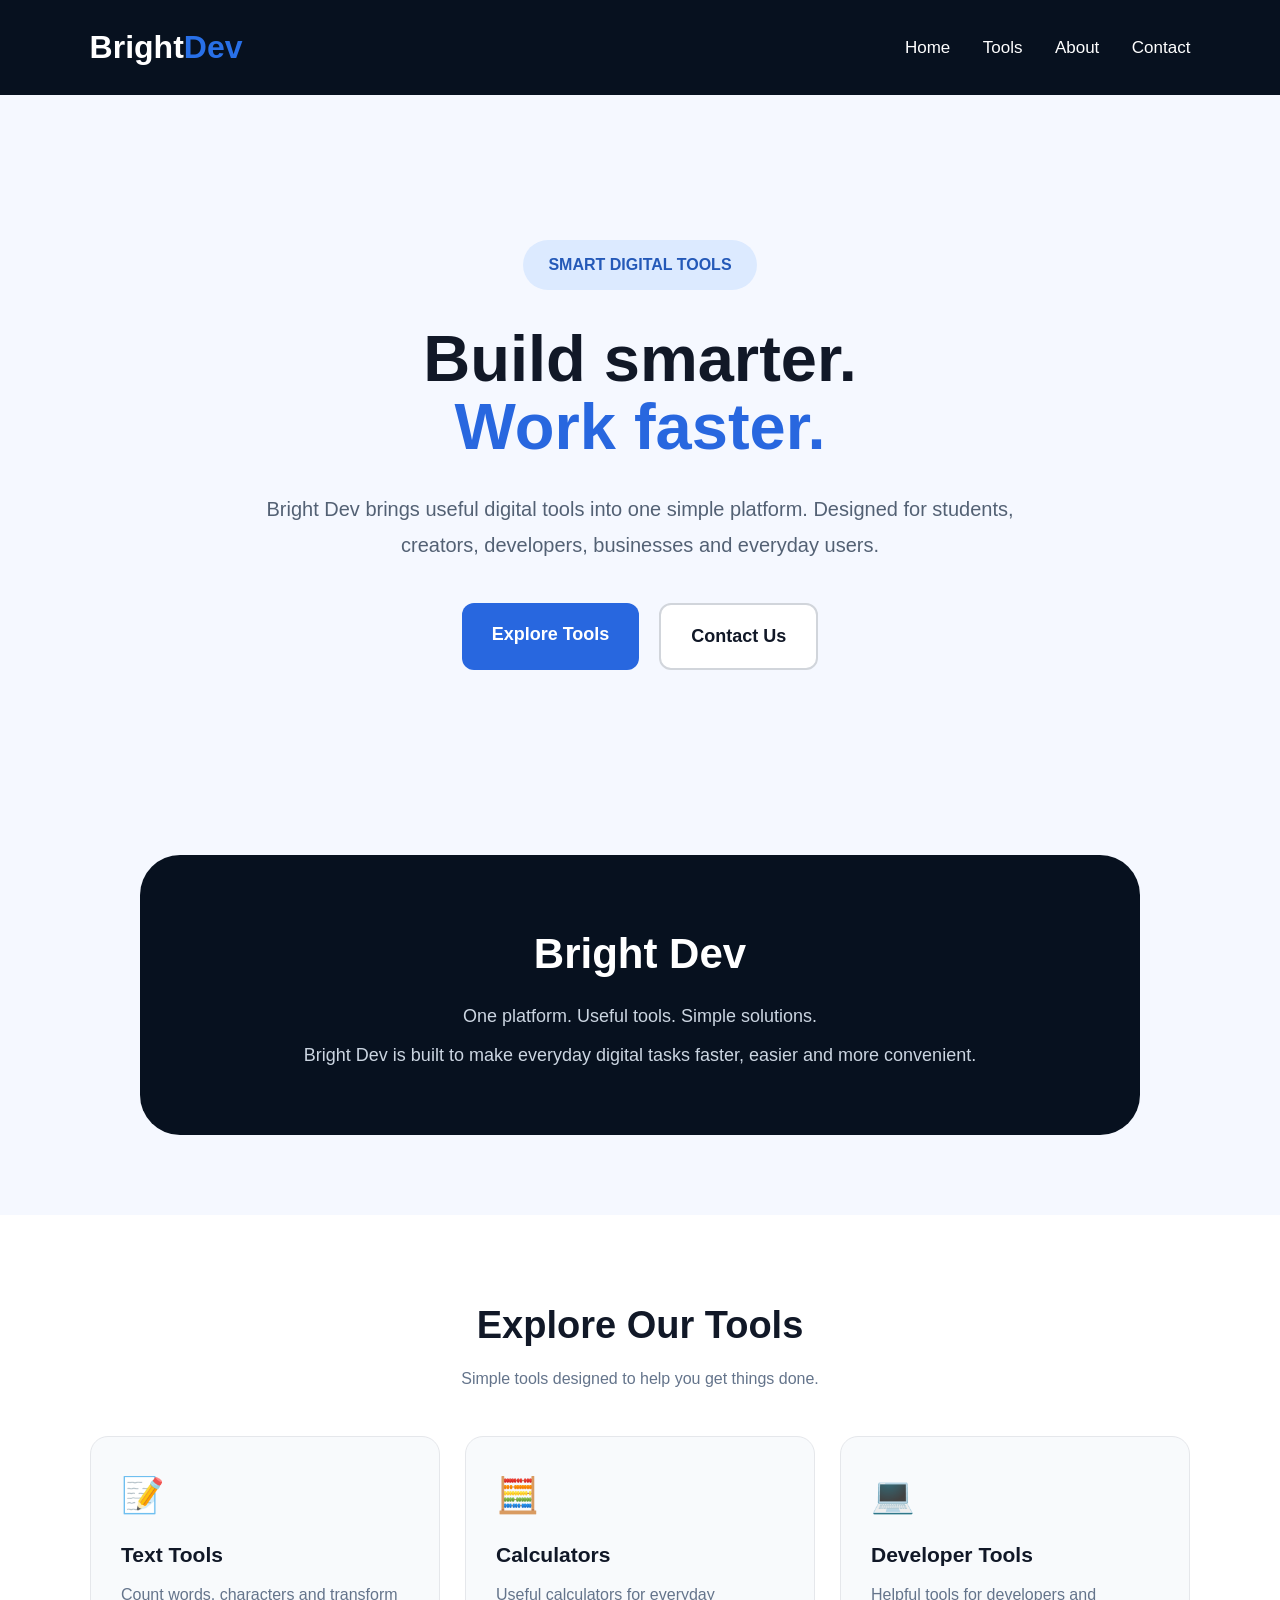
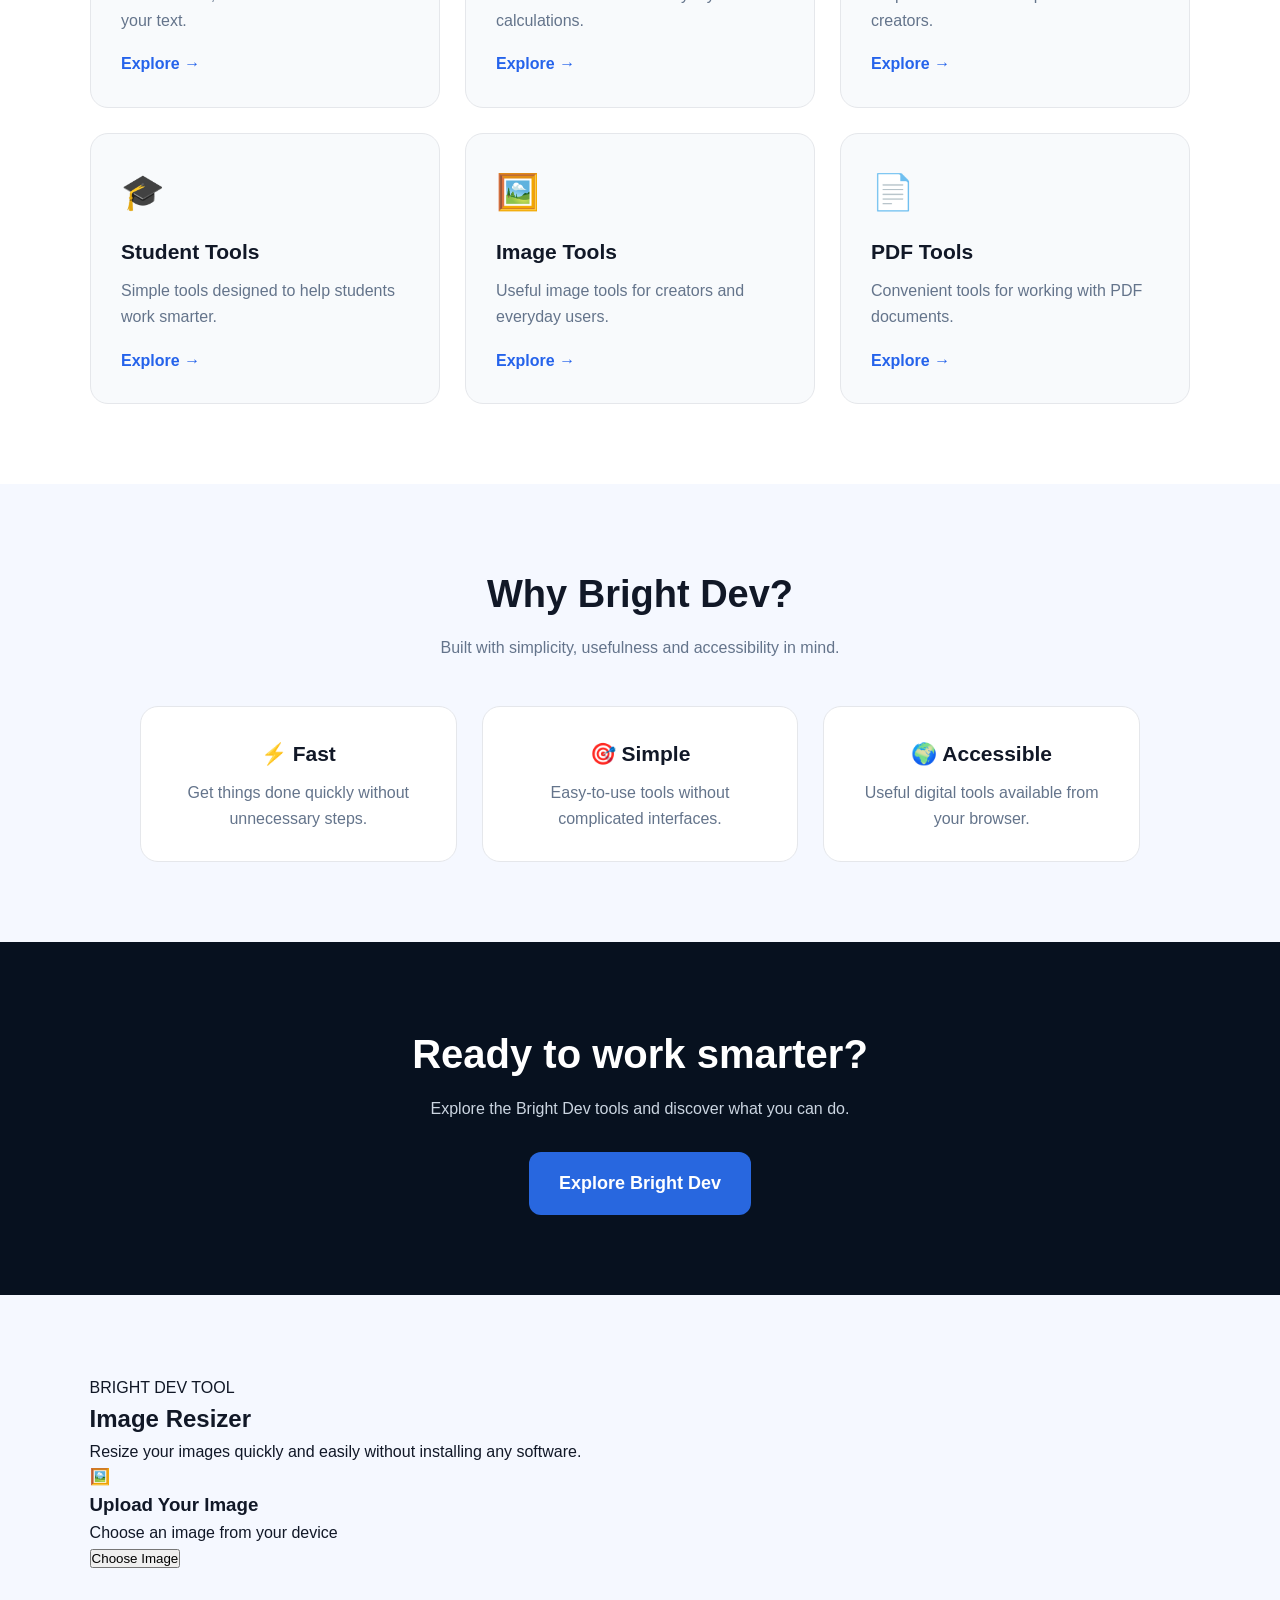
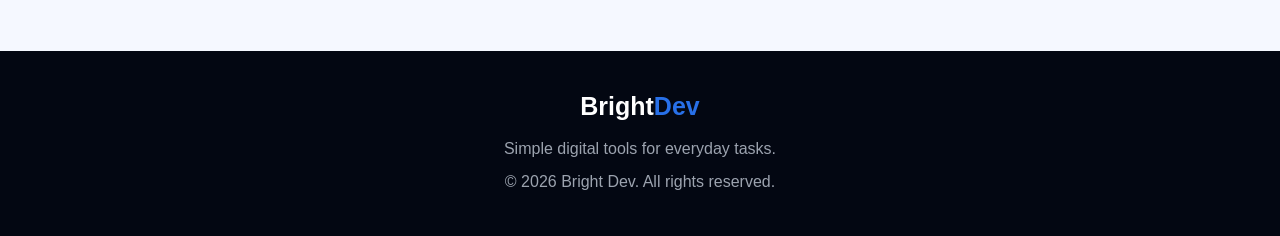
==== commit 2d3395a6: "Update index.html" ====
--- a/index.html
+++ b/index.html
@@ -250,6 +250,149 @@
     </a>
 
 </section>
+    <!-- IMAGE RESIZER -->
+<section class="tool-section" id="image-resizer">
+    <div class="tool-container">
+
+        <div class="tool-header">
+            <span class="tool-badge">BRIGHT DEV TOOL</span>
+
+            <h2>Image Resizer</h2>
+
+            <p>
+                Resize your images quickly and easily without installing any software.
+            </p>
+        </div>
+
+        <div class="resizer-box">
+
+            <!-- Upload Area -->
+            <div class="upload-area" id="uploadArea">
+
+                <div class="upload-icon">🖼️</div>
+
+                <h3>Upload Your Image</h3>
+
+                <p>Choose an image from your device</p>
+
+                <input
+                    type="file"
+                    id="imageInput"
+                    accept="image/*"
+                    hidden
+                >
+
+                <button
+                    type="button"
+                    class="upload-btn"
+                    onclick="document.getElementById('imageInput').click()">
+                    Choose Image
+                </button>
+
+            </div>
+
+            <!-- Image Preview -->
+            <div
+                class="image-preview"
+                id="imagePreview"
+                style="display: none;"
+            >
+
+                <h3>Preview</h3>
+
+                <img
+                    id="previewImage"
+                    src=""
+                    alt="Image preview"
+                >
+
+                <p id="imageInfo"></p>
+
+            </div>
+
+            <!-- Resize Controls -->
+            <div
+                class="resize-controls"
+                id="resizeControls"
+                style="display: none;"
+            >
+
+                <div class="input-group">
+
+                    <label for="imageWidth">
+                        Width (px)
+                    </label>
+
+                    <input
+                        type="number"
+                        id="imageWidth"
+                        min="1"
+                        placeholder="Width"
+                    >
+
+                </div>
+
+                <div class="input-group">
+
+                    <label for="imageHeight">
+                        Height (px)
+                    </label>
+
+                    <input
+                        type="number"
+                        id="imageHeight"
+                        min="1"
+                        placeholder="Height"
+                    >
+
+                </div>
+
+                <label class="aspect-ratio">
+
+                    <input
+                        type="checkbox"
+                        id="lockRatio"
+                        checked
+                    >
+
+                    Lock aspect ratio
+
+                </label>
+
+                <button
+                    type="button"
+                    class="resize-btn"
+                    id="resizeBtn">
+                    Resize Image
+                </button>
+
+            </div>
+
+            <!-- Resize Result -->
+            <div
+                class="resize-result"
+                id="resizeResult"
+                style="display: none;"
+            >
+
+                <h3>Your Resized Image</h3>
+
+                <canvas id="resizeCanvas"></canvas>
+
+                <button
+                    type="button"
+                    class="download-btn"
+                    id="downloadBtn">
+                    Download Image
+                </button>
+
+            </div>
+
+        </div>
+
+    </div>
+</section>
+<!-- END IMAGE RESIZER -->
 
 
 <!-- FOOTER -->
--- a/style.css
+++ b/style.css
@@ -0,0 +1,364 @@
+* {
+    margin: 0;
+    padding: 0;
+    box-sizing: border-box;
+    font-family: Arial, sans-serif;
+}
+
+body {
+    background: #f5f8ff;
+    color: #111827;
+    line-height: 1.6;
+}
+
+/* HEADER */
+
+header {
+    background: #07111f;
+    color: white;
+    padding: 22px 7%;
+    display: flex;
+    justify-content: space-between;
+    align-items: center;
+}
+
+.logo {
+    font-size: 32px;
+    font-weight: bold;
+}
+
+.logo span {
+    color: #2870e8;
+}
+
+nav a {
+    color: white;
+    text-decoration: none;
+    margin-left: 28px;
+    font-size: 17px;
+}
+
+nav a:hover {
+    color: #3b82f6;
+}
+
+
+/* HERO */
+
+.hero {
+    min-height: 720px;
+    display: flex;
+    justify-content: center;
+    align-items: center;
+    text-align: center;
+    padding: 80px 20px;
+    background: #f5f8ff;
+}
+
+.hero-content {
+    max-width: 850px;
+}
+
+.badge {
+    display: inline-block;
+    background: #dceaff;
+    color: #2459b8;
+    padding: 12px 25px;
+    border-radius: 40px;
+    font-weight: bold;
+    font-size: 16px;
+    margin-bottom: 35px;
+}
+
+.hero h1 {
+    font-size: 65px;
+    line-height: 1.05;
+    margin-bottom: 30px;
+}
+
+.hero h1 span {
+    color: #2867df;
+}
+
+.hero p {
+    max-width: 760px;
+    margin: auto;
+    color: #536174;
+    font-size: 20px;
+    line-height: 1.8;
+}
+
+.buttons {
+    margin-top: 40px;
+    display: flex;
+    justify-content: center;
+    gap: 20px;
+    flex-wrap: wrap;
+}
+
+
+/* BUTTONS */
+
+.btn {
+    display: inline-block;
+    padding: 17px 30px;
+    border-radius: 12px;
+    text-decoration: none;
+    font-size: 18px;
+    font-weight: bold;
+    transition: 0.3s;
+}
+
+.primary {
+    background: #2867df;
+    color: white;
+}
+
+.primary:hover {
+    background: #1d4ed8;
+    transform: translateY(-2px);
+}
+
+.secondary {
+    background: white;
+    color: #111827;
+    border: 2px solid #d1d5db;
+}
+
+.secondary:hover {
+    background: #eef4ff;
+}
+
+
+/* INTRO */
+
+.intro {
+    padding: 40px 7% 80px;
+}
+
+.intro-card {
+    max-width: 1000px;
+    margin: auto;
+    padding: 65px 30px;
+    background: #07111f;
+    color: white;
+    border-radius: 40px;
+    text-align: center;
+}
+
+.intro-card h2 {
+    font-size: 42px;
+    margin-bottom: 15px;
+}
+
+.intro-card p {
+    color: #cbd5e1;
+    font-size: 18px;
+    margin-top: 10px;
+}
+
+
+/* SECTIONS */
+
+section {
+    padding: 80px 7%;
+}
+
+.section-title {
+    text-align: center;
+    margin-bottom: 45px;
+}
+
+.section-title h2 {
+    font-size: 38px;
+    margin-bottom: 10px;
+}
+
+.section-title p {
+    color: #64748b;
+}
+
+
+/* TOOLS */
+
+.tools-section {
+    background: white;
+}
+
+.tools-grid {
+    max-width: 1100px;
+    margin: auto;
+    display: grid;
+    grid-template-columns: repeat(3, 1fr);
+    gap: 25px;
+}
+
+.tool-card {
+    background: #f8fafc;
+    padding: 30px;
+    border-radius: 18px;
+    border: 1px solid #e5e7eb;
+    transition: 0.3s;
+}
+
+.tool-card:hover {
+    transform: translateY(-6px);
+    box-shadow: 0 15px 30px rgba(0, 0, 0, 0.08);
+}
+
+.tool-icon {
+    font-size: 35px;
+    margin-bottom: 15px;
+}
+
+.tool-card h3 {
+    font-size: 21px;
+    margin-bottom: 10px;
+}
+
+.tool-card p {
+    color: #64748b;
+    margin-bottom: 18px;
+}
+
+.tool-card a {
+    color: #2563eb;
+    text-decoration: none;
+    font-weight: bold;
+}
+
+
+/* ABOUT */
+
+.about {
+    background: #f5f8ff;
+}
+
+.about-grid {
+    max-width: 1000px;
+    margin: auto;
+    display: grid;
+    grid-template-columns: repeat(3, 1fr);
+    gap: 25px;
+    text-align: center;
+}
+
+.about-grid div {
+    background: white;
+    padding: 30px;
+    border-radius: 18px;
+    border: 1px solid #e5e7eb;
+}
+
+.about-grid h3 {
+    margin-bottom: 10px;
+    font-size: 21px;
+}
+
+.about-grid p {
+    color: #64748b;
+}
+
+
+/* CTA */
+
+.cta {
+    background: #07111f;
+    color: white;
+    text-align: center;
+}
+
+.cta h2 {
+    font-size: 40px;
+    margin-bottom: 10px;
+}
+
+.cta p {
+    color: #cbd5e1;
+    margin-bottom: 30px;
+}
+
+
+/* FOOTER */
+
+footer {
+    background: #030712;
+    color: #9ca3af;
+    text-align: center;
+    padding: 35px 20px;
+}
+
+footer h3 {
+    color: white;
+    font-size: 25px;
+    margin-bottom: 10px;
+}
+
+footer h3 span {
+    color: #2870e8;
+}
+
+footer p {
+    margin: 7px 0;
+}
+
+
+/* MOBILE */
+
+@media (max-width: 800px) {
+
+    header {
+        flex-direction: column;
+        gap: 18px;
+    }
+
+    nav a {
+        margin: 0 8px;
+        font-size: 16px;
+    }
+
+    .hero {
+        min-height: 650px;
+        padding: 60px 20px;
+    }
+
+    .hero h1 {
+        font-size: 48px;
+    }
+
+    .hero p {
+        font-size: 18px;
+    }
+
+    .tools-grid {
+        grid-template-columns: 1fr;
+    }
+
+    .about-grid {
+        grid-template-columns: 1fr;
+    }
+
+    .intro-card {
+        border-radius: 28px;
+    }
+
+    .cta h2 {
+        font-size: 32px;
+    }
+
+    section {
+        padding: 60px 20px;
+    }
+}
+.whatsapp-btn {
+    display: inline-block;
+    padding: 12px 20px;
+    text-decoration: none;
+    border-radius: 8px;
+    font-weight: bold;
+    margin-top: 10px;
+}
+
+.whatsapp-btn:hover {
+    transform: translateY(-2px);
+}
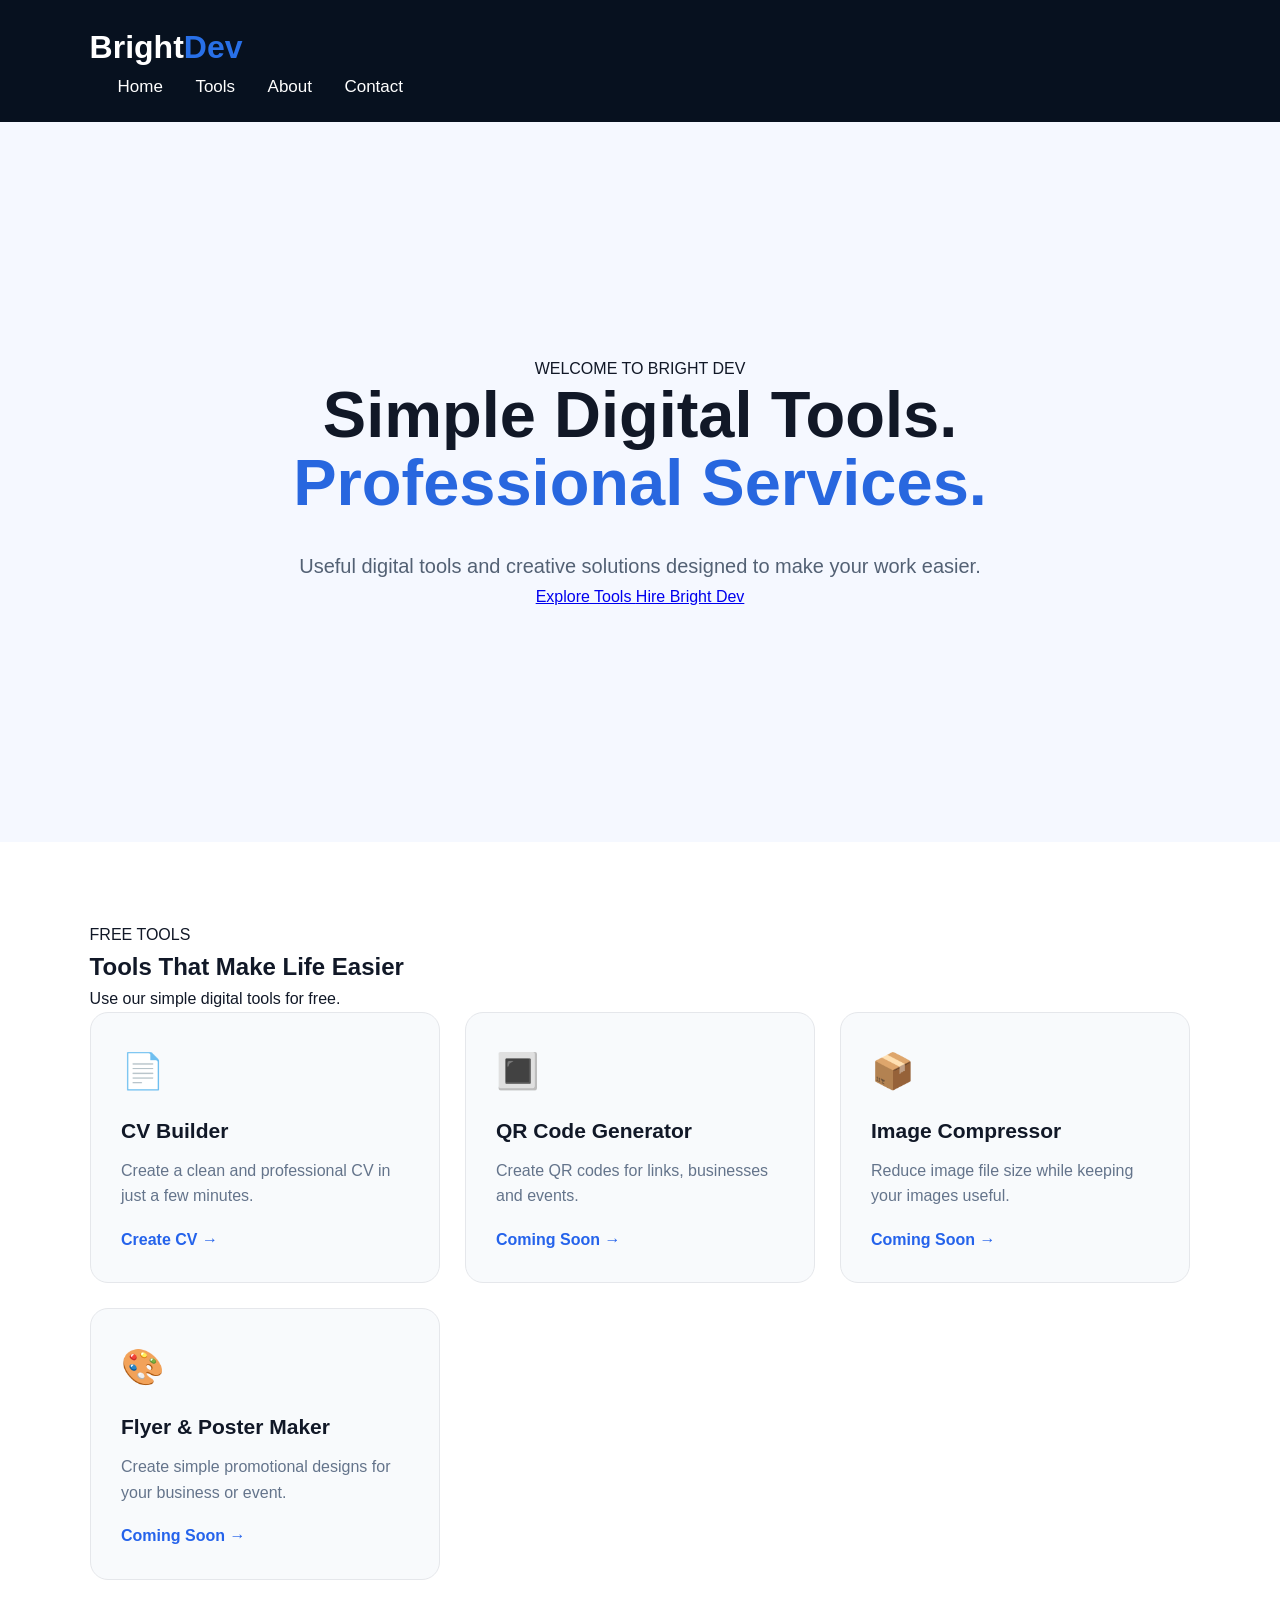
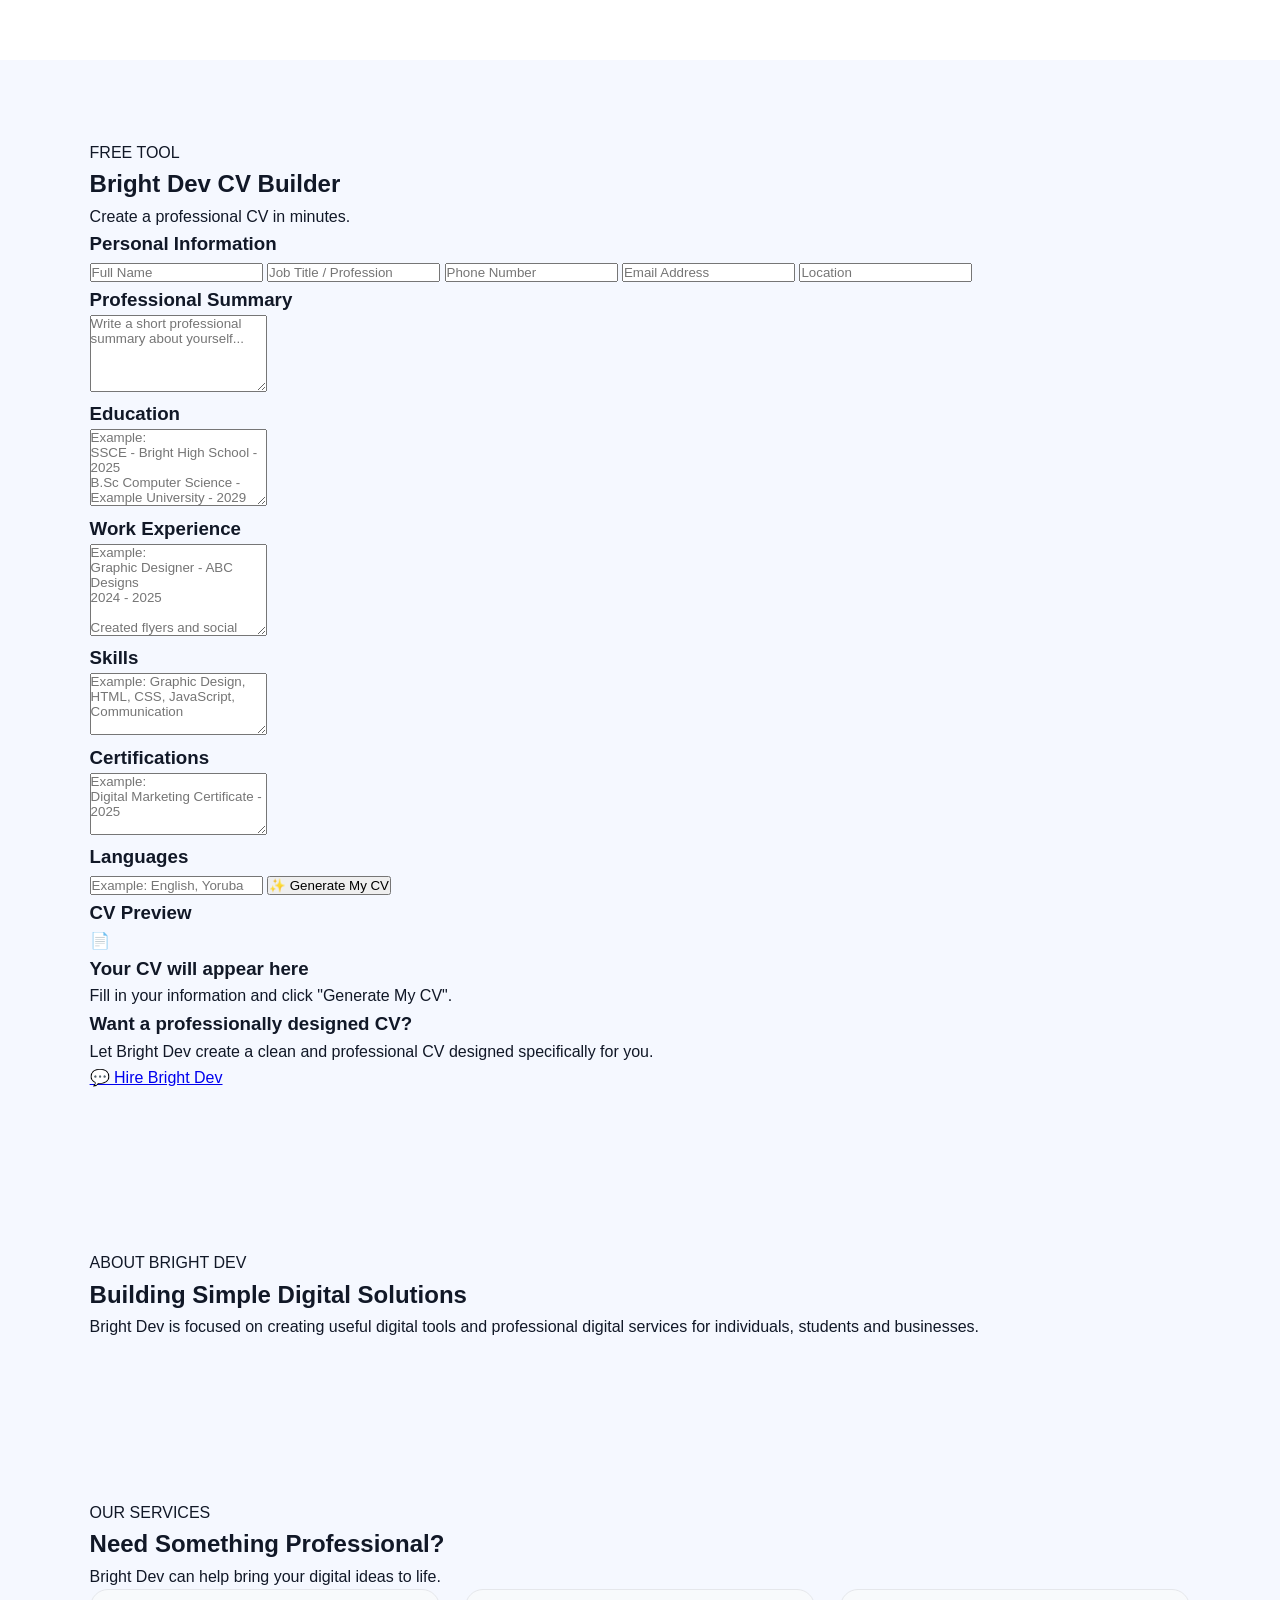
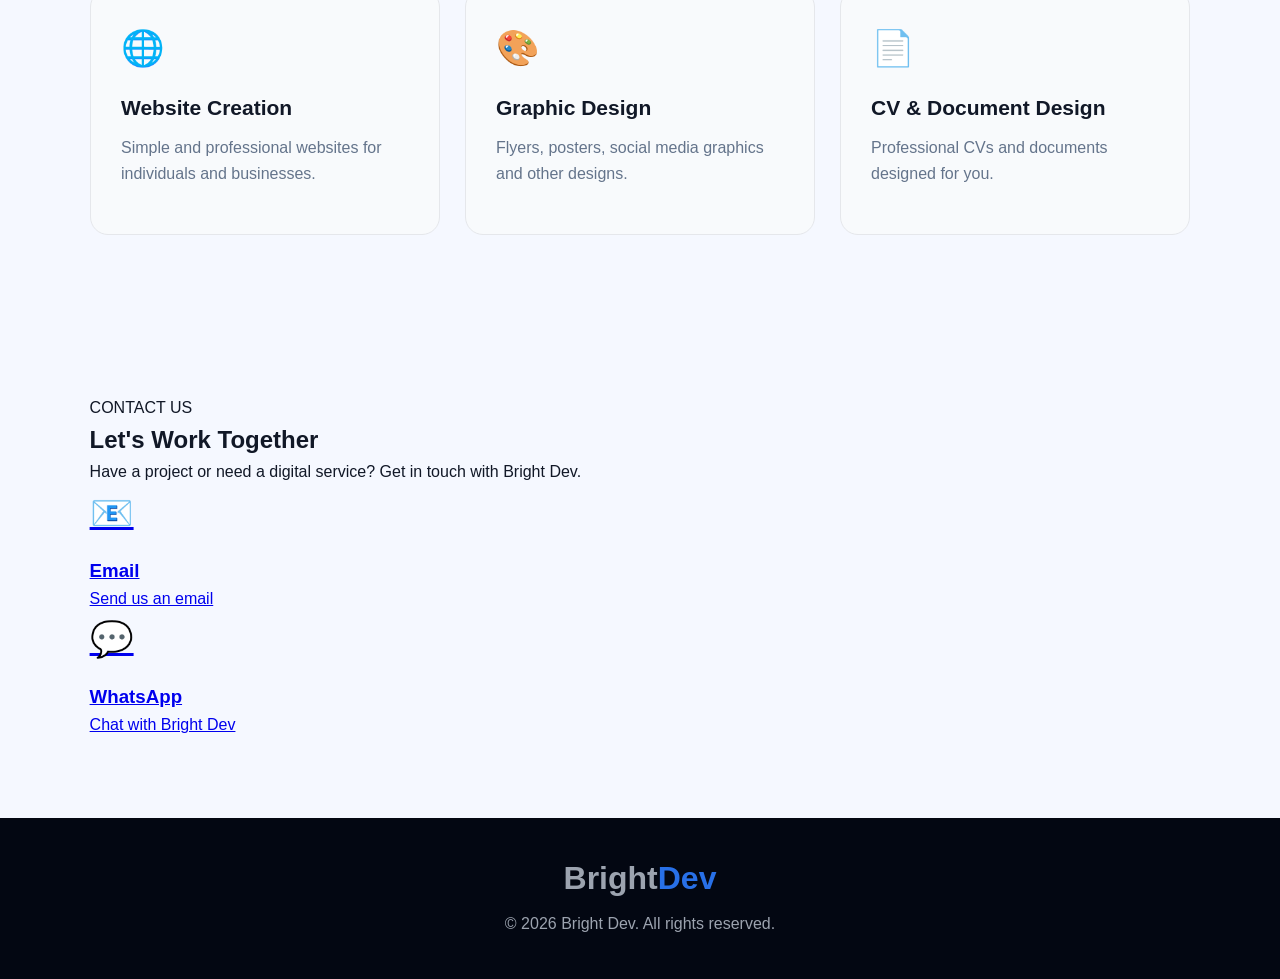
==== commit 7b171115: "Update index.html" ====
--- a/index.html
+++ b/index.html
@@ -4,414 +4,523 @@
     <meta charset="UTF-8">
     <meta name="viewport" content="width=device-width, initial-scale=1.0">
 
-    <title>Bright Dev | Smart Digital Tools</title>
+    <title>Bright Dev | Digital Tools & Services</title>
+
+    <meta name="description" content="Bright Dev provides simple digital tools and professional digital services including CV design, websites and graphic design.">
 
     <link rel="stylesheet" href="style.css">
 </head>
 
 <body>
 
-<!-- HEADER -->
-<header>
-    <div class="logo">
-        Bright<span>Dev</span>
-    </div>
-
-    <nav>
-        <a href="index.html">Home</a>
-        <a href="tools.html">Tools</a>
-        <a href="#about">About</a>
-        <a href="contact.html">Contact</a>
-    </nav>
-</header>
-
-
-<!-- HERO -->
-<section class="hero">
-
-    <div class="hero-content">
-
-        <div class="badge">
-            SMART DIGITAL TOOLS
-        </div>
-
-        <h1>
-            Build smarter.<br>
-            <span>Work faster.</span>
-        </h1>
+    <!-- NAVIGATION -->
+    <header>
+        <nav class="navbar">
+            <div class="logo">
+                Bright<span>Dev</span>
+            </div>
+
+            <div class="nav-links">
+                <a href="#home">Home</a>
+                <a href="#tools">Tools</a>
+                <a href="#about">About</a>
+                <a href="#contact">Contact</a>
+            </div>
+        </nav>
+    </header>
+
+
+    <!-- HERO -->
+    <section id="home" class="hero">
+        <div class="hero-content">
+
+            <span class="hero-badge">WELCOME TO BRIGHT DEV</span>
+
+            <h1>
+                Simple Digital Tools.
+                <span>Professional Services.</span>
+            </h1>
+
+            <p>
+                Useful digital tools and creative solutions
+                designed to make your work easier.
+            </p>
+
+            <div class="hero-buttons">
+                <a href="#tools" class="primary-btn">
+                    Explore Tools
+                </a>
+
+                <a href="#contact" class="secondary-btn">
+                    Hire Bright Dev
+                </a>
+            </div>
+
+        </div>
+    </section>
+
+
+    <!-- TOOLS -->
+    <section id="tools" class="tools-section">
+
+        <div class="section-heading">
+            <span class="section-label">FREE TOOLS</span>
+
+            <h2>Tools That Make Life Easier</h2>
+
+            <p>
+                Use our simple digital tools for free.
+            </p>
+        </div>
+
+
+        <div class="tools-grid">
+
+            <!-- CV BUILDER -->
+            <div class="tool-card">
+
+                <div class="tool-icon">📄</div>
+
+                <h3>CV Builder</h3>
+
+                <p>
+                    Create a clean and professional CV
+                    in just a few minutes.
+                </p>
+
+                <a href="#cv-builder" class="tool-btn">
+                    Create CV →
+                </a>
+
+            </div>
+
+
+            <!-- QR GENERATOR -->
+            <div class="tool-card">
+
+                <div class="tool-icon">🔳</div>
+
+                <h3>QR Code Generator</h3>
+
+                <p>
+                    Create QR codes for links,
+                    businesses and events.
+                </p>
+
+                <a href="#tools" class="tool-btn">
+                    Coming Soon →
+                </a>
+
+            </div>
+
+
+            <!-- IMAGE COMPRESSOR -->
+            <div class="tool-card">
+
+                <div class="tool-icon">📦</div>
+
+                <h3>Image Compressor</h3>
+
+                <p>
+                    Reduce image file size while
+                    keeping your images useful.
+                </p>
+
+                <a href="#tools" class="tool-btn">
+                    Coming Soon →
+                </a>
+
+            </div>
+
+
+            <!-- FLYER MAKER -->
+            <div class="tool-card">
+
+                <div class="tool-icon">🎨</div>
+
+                <h3>Flyer & Poster Maker</h3>
+
+                <p>
+                    Create simple promotional
+                    designs for your business or event.
+                </p>
+
+                <a href="#tools" class="tool-btn">
+                    Coming Soon →
+                </a>
+
+            </div>
+
+        </div>
+
+    </section>
+
+
+    <!-- CV BUILDER -->
+    <section id="cv-builder" class="cv-builder-section">
+
+        <div class="cv-container">
+
+            <div class="tool-heading">
+
+                <span class="tool-badge">
+                    FREE TOOL
+                </span>
+
+                <h2>Bright Dev CV Builder</h2>
+
+                <p>
+                    Create a professional CV in minutes.
+                </p>
+
+            </div>
+
+
+            <div class="cv-builder">
+
+
+                <!-- CV FORM -->
+                <div class="cv-form">
+
+                    <h3>Personal Information</h3>
+
+                    <input
+                        type="text"
+                        id="cvName"
+                        placeholder="Full Name"
+                    >
+
+                    <input
+                        type="text"
+                        id="cvJob"
+                        placeholder="Job Title / Profession"
+                    >
+
+                    <input
+                        type="tel"
+                        id="cvPhone"
+                        placeholder="Phone Number"
+                    >
+
+                    <input
+                        type="email"
+                        id="cvEmail"
+                        placeholder="Email Address"
+                    >
+
+                    <input
+                        type="text"
+                        id="cvLocation"
+                        placeholder="Location"
+                    >
+
+
+                    <h3>Professional Summary</h3>
+
+                    <textarea
+                        id="cvSummary"
+                        rows="5"
+                        placeholder="Write a short professional summary about yourself..."
+                    ></textarea>
+
+
+                    <h3>Education</h3>
+
+                    <textarea
+                        id="cvEducation"
+                        rows="5"
+                        placeholder="Example:
+SSCE - Bright High School - 2025
+B.Sc Computer Science - Example University - 2029"
+                    ></textarea>
+
+
+                    <h3>Work Experience</h3>
+
+                    <textarea
+                        id="cvExperience"
+                        rows="6"
+                        placeholder="Example:
+Graphic Designer - ABC Designs
+2024 - 2025
+
+Created flyers and social media designs
+Worked with clients"
+                    ></textarea>
+
+
+                    <h3>Skills</h3>
+
+                    <textarea
+                        id="cvSkills"
+                        rows="4"
+                        placeholder="Example: Graphic Design, HTML, CSS, JavaScript, Communication"
+                    ></textarea>
+
+
+                    <h3>Certifications</h3>
+
+                    <textarea
+                        id="cvCertifications"
+                        rows="4"
+                        placeholder="Example:
+Digital Marketing Certificate - 2025"
+                    ></textarea>
+
+
+                    <h3>Languages</h3>
+
+                    <input
+                        type="text"
+                        id="cvLanguages"
+                        placeholder="Example: English, Yoruba"
+                    >
+
+
+                    <button
+                        type="button"
+                        class="cv-generate-btn"
+                        onclick="generateCV()"
+                    >
+                        ✨ Generate My CV
+                    </button>
+
+                </div>
+
+
+                <!-- CV PREVIEW -->
+                <div class="cv-preview-wrapper">
+
+                    <h3 class="preview-title">
+                        CV Preview
+                    </h3>
+
+                    <div
+                        id="cvPreview"
+                        class="cv-preview"
+                    >
+
+                        <div class="preview-placeholder">
+
+                            <div>📄</div>
+
+                            <h3>
+                                Your CV will appear here
+                            </h3>
+
+                            <p>
+                                Fill in your information and click
+                                "Generate My CV".
+                            </p>
+
+                        </div>
+
+                    </div>
+
+
+                    <button
+                        type="button"
+                        id="downloadCV"
+                        class="cv-download-btn"
+                        onclick="downloadCV()"
+                        style="display:none;"
+                    >
+                        ⬇️ Download CV
+                    </button>
+
+                </div>
+
+            </div>
+
+
+            <!-- SERVICE CTA -->
+            <div class="cv-service-box">
+
+                <h3>
+                    Want a professionally designed CV?
+                </h3>
+
+                <p>
+                    Let Bright Dev create a clean and
+                    professional CV designed specifically for you.
+                </p>
+
+                <a
+                    href="https://wa.me/2347056324450?text=Hello%20Bright%20Dev%2C%20I%20want%20a%20professional%20CV."
+                    target="_blank"
+                    class="cv-whatsapp-btn"
+                >
+                    💬 Hire Bright Dev
+                </a>
+
+            </div>
+
+        </div>
+
+    </section>
+
+
+    <!-- ABOUT -->
+    <section id="about" class="about-section">
+
+        <div class="section-heading">
+
+            <span class="section-label">
+                ABOUT BRIGHT DEV
+            </span>
+
+            <h2>Building Simple Digital Solutions</h2>
+
+            <p>
+                Bright Dev is focused on creating useful digital
+                tools and professional digital services for
+                individuals, students and businesses.
+            </p>
+
+        </div>
+
+    </section>
+
+
+    <!-- SERVICES -->
+    <section id="services" class="services-section">
+
+        <div class="section-heading">
+
+            <span class="section-label">
+                OUR SERVICES
+            </span>
+
+            <h2>Need Something Professional?</h2>
+
+            <p>
+                Bright Dev can help bring your digital ideas to life.
+            </p>
+
+        </div>
+
+
+        <div class="tools-grid">
+
+            <div class="tool-card">
+
+                <div class="tool-icon">🌐</div>
+
+                <h3>Website Creation</h3>
+
+                <p>
+                    Simple and professional websites
+                    for individuals and businesses.
+                </p>
+
+            </div>
+
+
+            <div class="tool-card">
+
+                <div class="tool-icon">🎨</div>
+
+                <h3>Graphic Design</h3>
+
+                <p>
+                    Flyers, posters, social media graphics
+                    and other designs.
+                </p>
+
+            </div>
+
+
+            <div class="tool-card">
+
+                <div class="tool-icon">📄</div>
+
+                <h3>CV & Document Design</h3>
+
+                <p>
+                    Professional CVs and documents
+                    designed for you.
+                </p>
+
+            </div>
+
+        </div>
+
+    </section>
+
+
+    <!-- CONTACT -->
+    <section id="contact" class="contact-section">
+
+        <div class="section-heading">
+
+            <span class="section-label">
+                CONTACT US
+            </span>
+
+            <h2>Let's Work Together</h2>
+
+            <p>
+                Have a project or need a digital service?
+                Get in touch with Bright Dev.
+            </p>
+
+        </div>
+
+
+        <div class="contact-cards">
+
+            <a
+                href="mailto:your@email.com"
+                class="contact-card"
+            >
+
+                <div class="tool-icon">📧</div>
+
+                <h3>Email</h3>
+
+                <p>
+                    Send us an email
+                </p>
+
+            </a>
+
+
+            <a
+                href="https://wa.me/2347056324450"
+                target="_blank"
+                class="contact-card"
+            >
+
+                <div class="tool-icon">💬</div>
+
+                <h3>WhatsApp</h3>
+
+                <p>
+                    Chat with Bright Dev
+                </p>
+
+            </a>
+
+        </div>
+
+    </section>
+
+
+    <!-- FOOTER -->
+    <footer>
+
+        <div class="logo">
+            Bright<span>Dev</span>
+        </div>
 
         <p>
-            Bright Dev brings useful digital tools into one simple
-            platform. Designed for students, creators, developers,
-            businesses and everyday users.
+            © 2026 Bright Dev. All rights reserved.
         </p>
 
-        <div class="buttons">
-
-            <a href="tools.html" class="btn primary">
-                Explore Tools
-            </a>
-
-            <a href="contact.html" class="btn secondary">
-                Contact Us
-            </a>
-
-        </div>
-
-    </div>
-
-</section>
-
-
-<!-- BRIGHT DEV INTRO -->
-<section class="intro">
-
-    <div class="intro-card">
-
-        <h2>Bright Dev</h2>
-
-        <p>
-            One platform. Useful tools. Simple solutions.
-        </p>
-
-        <p>
-            Bright Dev is built to make everyday digital tasks
-            faster, easier and more convenient.
-        </p>
-
-    </div>
-
-</section>
-
-
-<!-- TOOLS -->
-<section class="tools-section" id="tools">
-
-    <div class="section-title">
-
-        <h2>Explore Our Tools</h2>
-
-        <p>
-            Simple tools designed to help you get things done.
-        </p>
-
-    </div>
-
-
-    <div class="tools-grid">
-
-        <div class="tool-card">
-            <div class="tool-icon">📝</div>
-
-            <h3>Text Tools</h3>
-
-            <p>
-                Count words, characters and transform your text.
-            </p>
-
-            <a href="tools.html">
-                Explore →
-            </a>
-        </div>
-
-
-        <div class="tool-card">
-            <div class="tool-icon">🧮</div>
-
-            <h3>Calculators</h3>
-
-            <p>
-                Useful calculators for everyday calculations.
-            </p>
-
-            <a href="tools.html">
-                Explore →
-            </a>
-        </div>
-
-
-        <div class="tool-card">
-            <div class="tool-icon">💻</div>
-
-            <h3>Developer Tools</h3>
-
-            <p>
-                Helpful tools for developers and creators.
-            </p>
-
-            <a href="tools.html">
-                Explore →
-            </a>
-        </div>
-
-
-        <div class="tool-card">
-            <div class="tool-icon">🎓</div>
-
-            <h3>Student Tools</h3>
-
-            <p>
-                Simple tools designed to help students work smarter.
-            </p>
-
-            <a href="tools.html">
-                Explore →
-            </a>
-        </div>
-
-
-        <div class="tool-card">
-            <div class="tool-icon">🖼️</div>
-
-            <h3>Image Tools</h3>
-
-            <p>
-                Useful image tools for creators and everyday users.
-            </p>
-
-            <a href="tools.html">
-                Explore →
-            </a>
-        </div>
-
-
-        <div class="tool-card">
-            <div class="tool-icon">📄</div>
-
-            <h3>PDF Tools</h3>
-
-            <p>
-                Convenient tools for working with PDF documents.
-            </p>
-
-            <a href="tools.html">
-                Explore →
-            </a>
-        </div>
-
-    </div>
-
-</section>
-
-
-<!-- ABOUT -->
-<section class="about" id="about">
-
-    <div class="section-title">
-
-        <h2>Why Bright Dev?</h2>
-
-        <p>
-            Built with simplicity, usefulness and accessibility in mind.
-        </p>
-
-    </div>
-
-
-    <div class="about-grid">
-
-        <div>
-            <h3>⚡ Fast</h3>
-            <p>
-                Get things done quickly without unnecessary steps.
-            </p>
-        </div>
-
-        <div>
-            <h3>🎯 Simple</h3>
-            <p>
-                Easy-to-use tools without complicated interfaces.
-            </p>
-        </div>
-
-        <div>
-            <h3>🌍 Accessible</h3>
-            <p>
-                Useful digital tools available from your browser.
-            </p>
-        </div>
-
-    </div>
-
-</section>
-
-
-<!-- CTA -->
-<section class="cta">
-
-    <h2>Ready to work smarter?</h2>
-
-    <p>
-        Explore the Bright Dev tools and discover what you can do.
-    </p>
-
-    <a href="tools.html" class="btn primary">
-        Explore Bright Dev
-    </a>
-
-</section>
-    <!-- IMAGE RESIZER -->
-<section class="tool-section" id="image-resizer">
-    <div class="tool-container">
-
-        <div class="tool-header">
-            <span class="tool-badge">BRIGHT DEV TOOL</span>
-
-            <h2>Image Resizer</h2>
-
-            <p>
-                Resize your images quickly and easily without installing any software.
-            </p>
-        </div>
-
-        <div class="resizer-box">
-
-            <!-- Upload Area -->
-            <div class="upload-area" id="uploadArea">
-
-                <div class="upload-icon">🖼️</div>
-
-                <h3>Upload Your Image</h3>
-
-                <p>Choose an image from your device</p>
-
-                <input
-                    type="file"
-                    id="imageInput"
-                    accept="image/*"
-                    hidden
-                >
-
-                <button
-                    type="button"
-                    class="upload-btn"
-                    onclick="document.getElementById('imageInput').click()">
-                    Choose Image
-                </button>
-
-            </div>
-
-            <!-- Image Preview -->
-            <div
-                class="image-preview"
-                id="imagePreview"
-                style="display: none;"
-            >
-
-                <h3>Preview</h3>
-
-                <img
-                    id="previewImage"
-                    src=""
-                    alt="Image preview"
-                >
-
-                <p id="imageInfo"></p>
-
-            </div>
-
-            <!-- Resize Controls -->
-            <div
-                class="resize-controls"
-                id="resizeControls"
-                style="display: none;"
-            >
-
-                <div class="input-group">
-
-                    <label for="imageWidth">
-                        Width (px)
-                    </label>
-
-                    <input
-                        type="number"
-                        id="imageWidth"
-                        min="1"
-                        placeholder="Width"
-                    >
-
-                </div>
-
-                <div class="input-group">
-
-                    <label for="imageHeight">
-                        Height (px)
-                    </label>
-
-                    <input
-                        type="number"
-                        id="imageHeight"
-                        min="1"
-                        placeholder="Height"
-                    >
-
-                </div>
-
-                <label class="aspect-ratio">
-
-                    <input
-                        type="checkbox"
-                        id="lockRatio"
-                        checked
-                    >
-
-                    Lock aspect ratio
-
-                </label>
-
-                <button
-                    type="button"
-                    class="resize-btn"
-                    id="resizeBtn">
-                    Resize Image
-                </button>
-
-            </div>
-
-            <!-- Resize Result -->
-            <div
-                class="resize-result"
-                id="resizeResult"
-                style="display: none;"
-            >
-
-                <h3>Your Resized Image</h3>
-
-                <canvas id="resizeCanvas"></canvas>
-
-                <button
-                    type="button"
-                    class="download-btn"
-                    id="downloadBtn">
-                    Download Image
-                </button>
-
-            </div>
-
-        </div>
-
-    </div>
-</section>
-<!-- END IMAGE RESIZER -->
-
-
-<!-- FOOTER -->
-<footer>
-
-    <h3>Bright<span>Dev</span></h3>
-
-    <p>
-        Simple digital tools for everyday tasks.
-    </p>
-
-    <p>
-        © 2026 Bright Dev. All rights reserved.
-    </p>
-
-</footer>
-
-
-<script src="script.js"></script>
+    </footer>
+
+
+    <script src="script.js"></script>
 
 </body>
 </html>
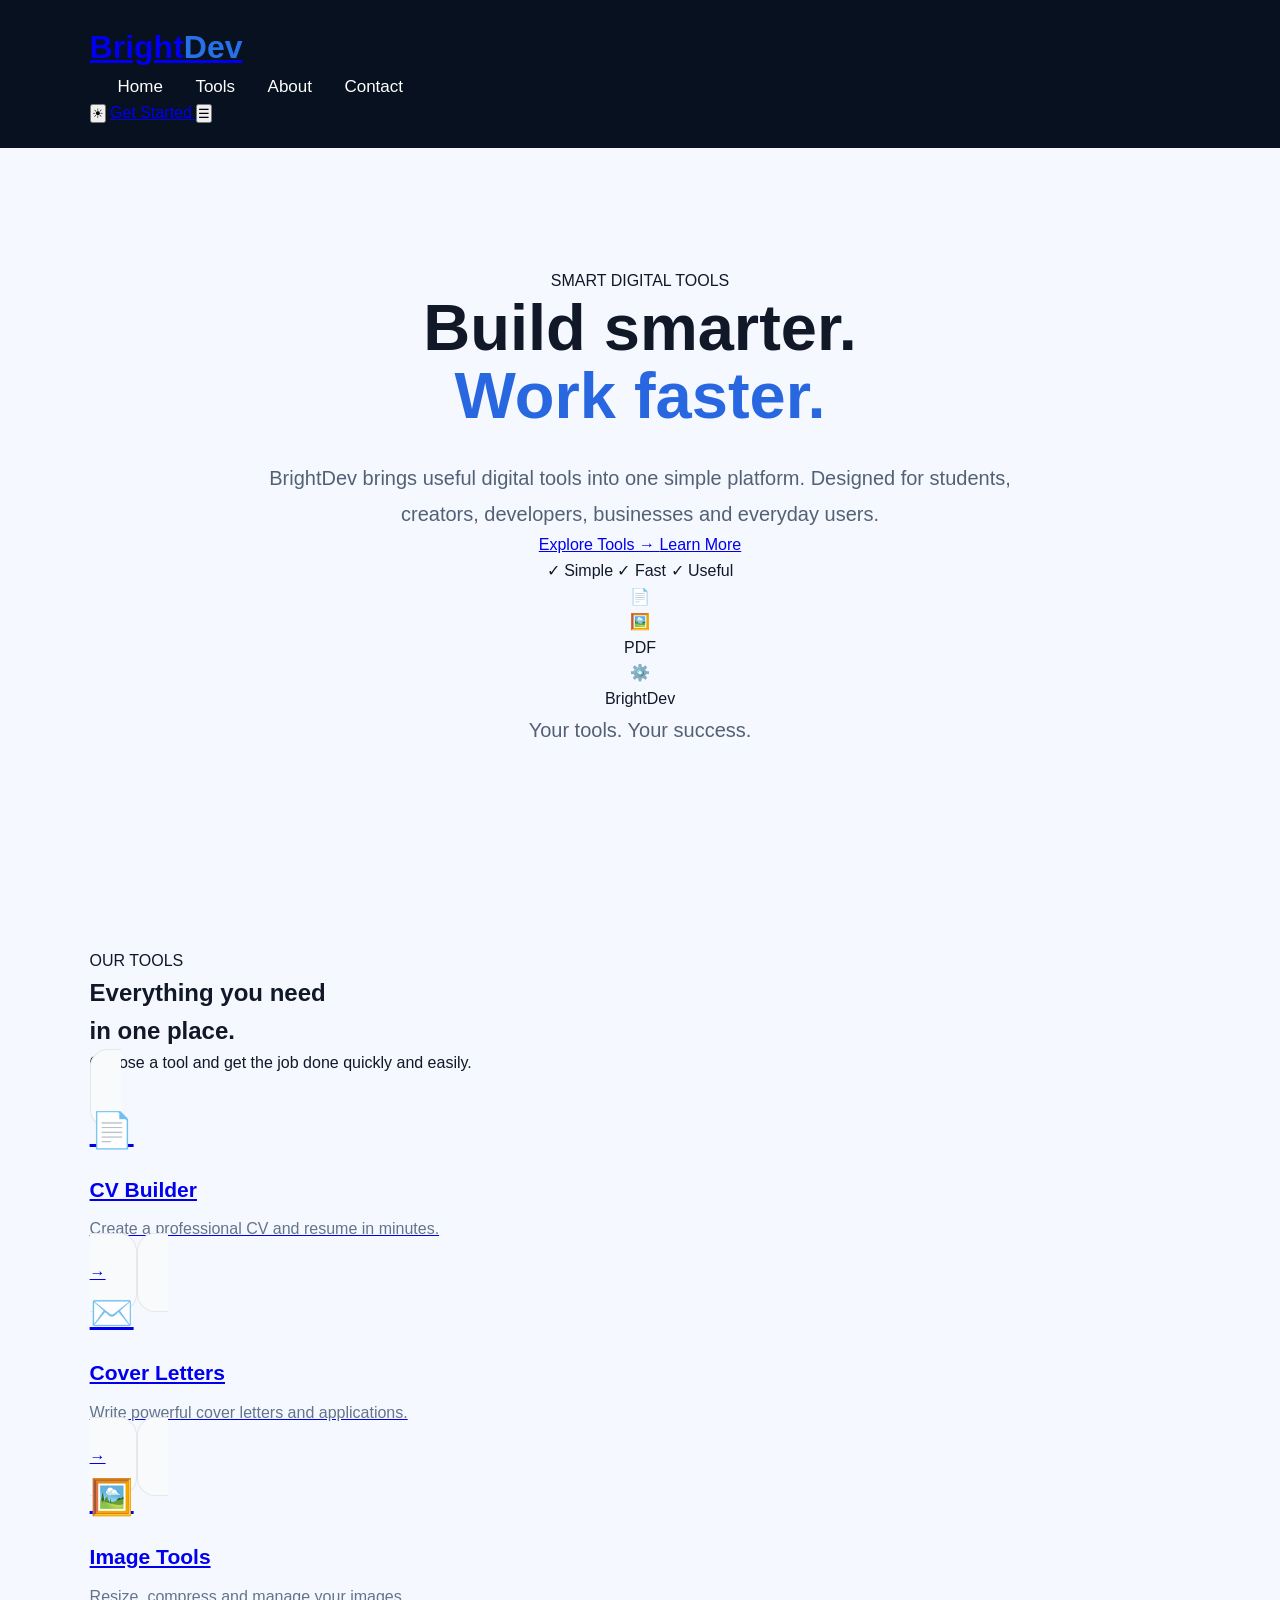
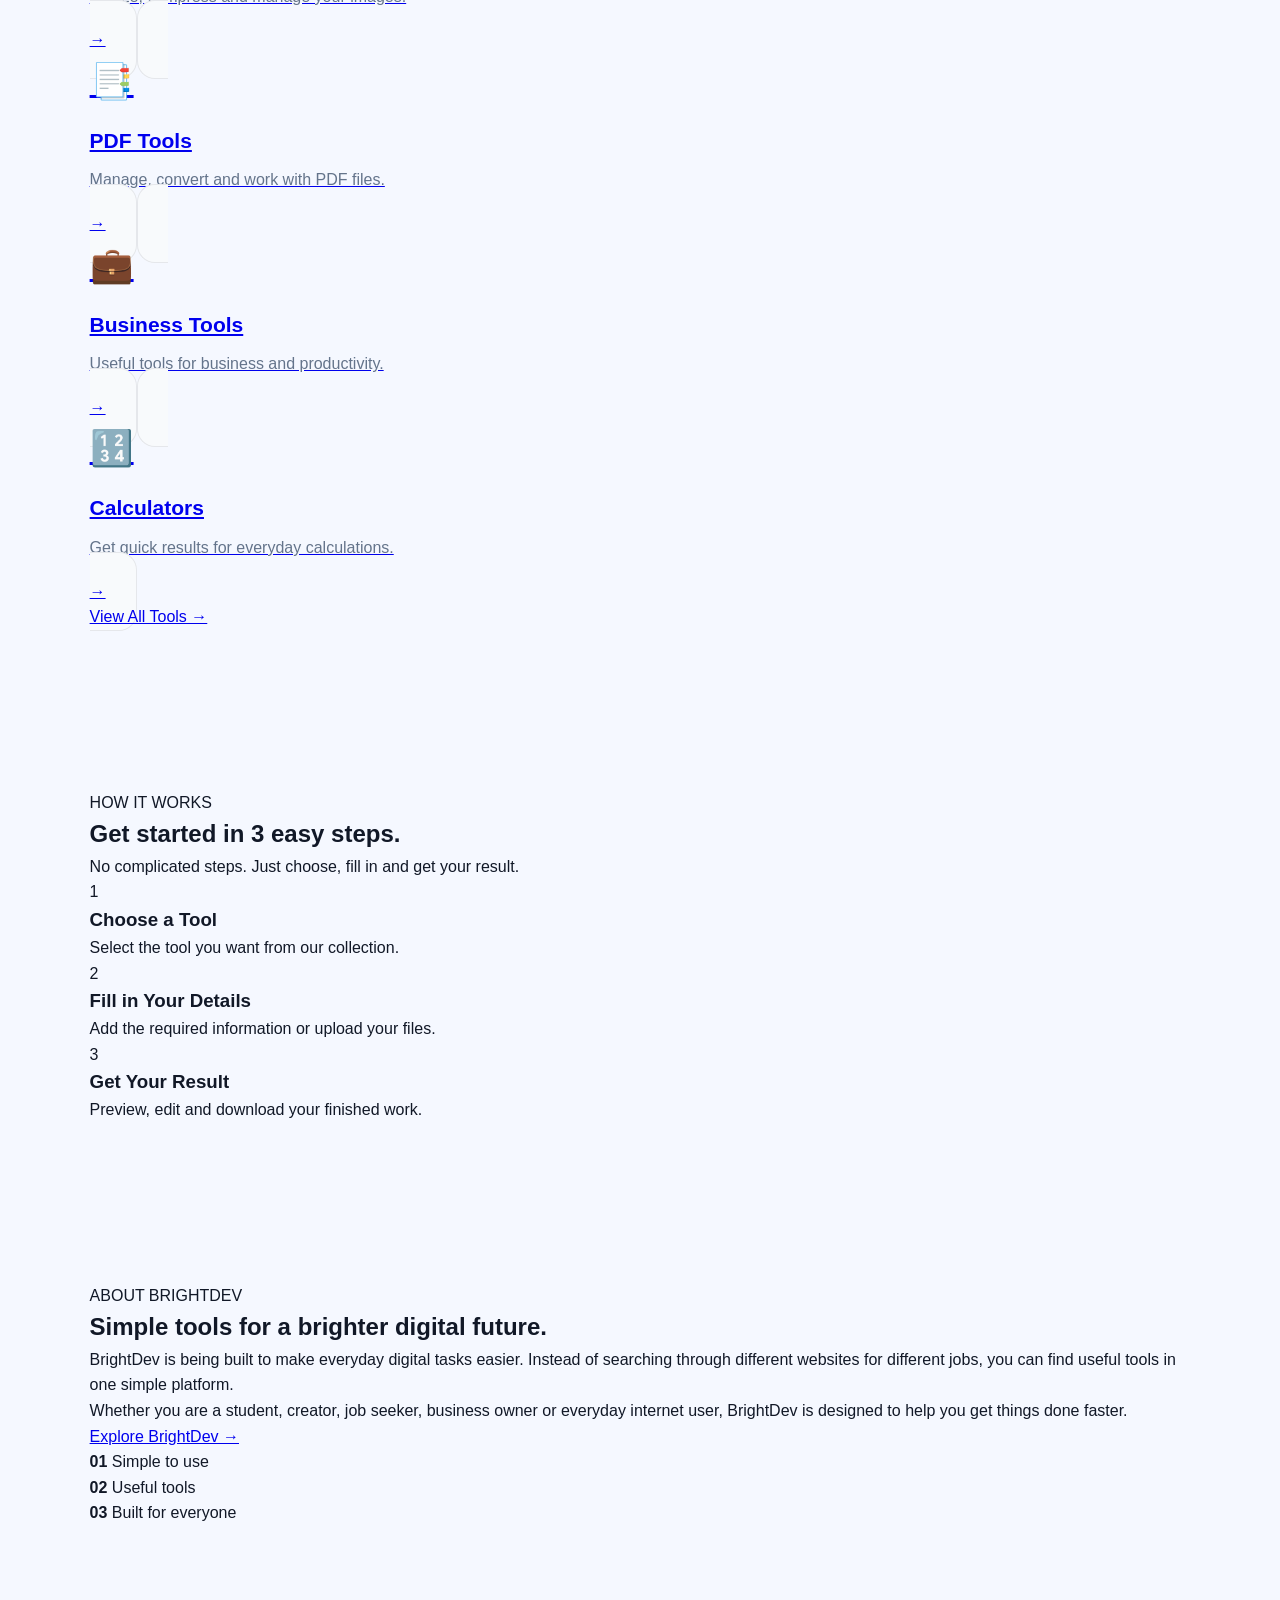
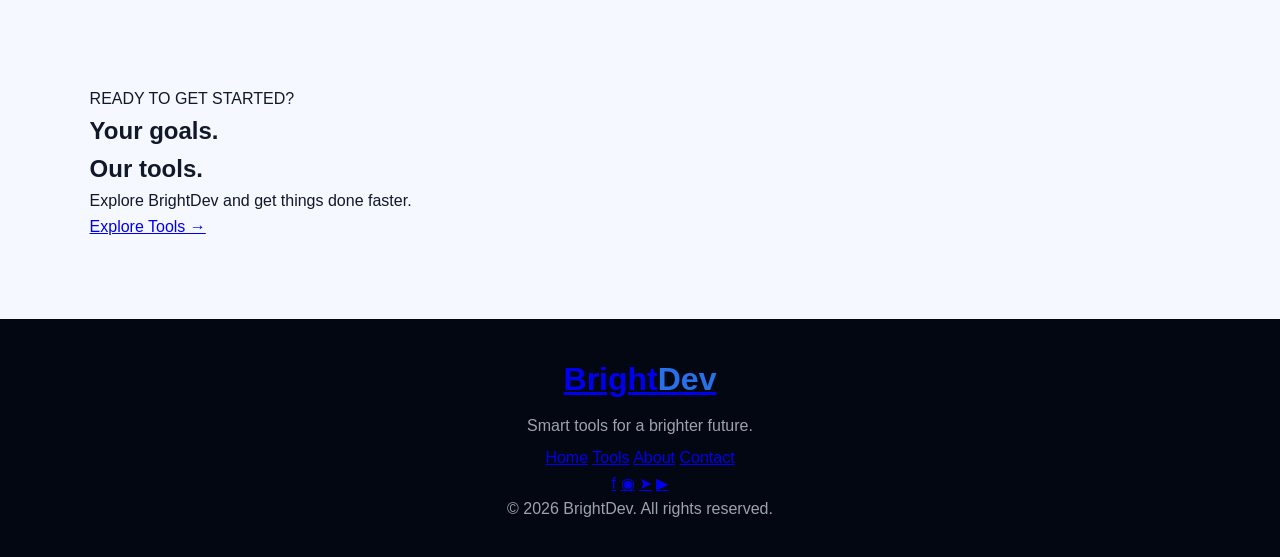
==== commit aafd0f7b: "Update index.html" ====
--- a/index.html
+++ b/index.html
@@ -4,518 +4,489 @@
     <meta charset="UTF-8">
     <meta name="viewport" content="width=device-width, initial-scale=1.0">
 
-    <title>Bright Dev | Digital Tools & Services</title>
-
-    <meta name="description" content="Bright Dev provides simple digital tools and professional digital services including CV design, websites and graphic design.">
+    <title>BrightDev — Smart Digital Tools</title>
+
+    <meta
+        name="description"
+        content="BrightDev provides simple, useful digital tools for students, creators, businesses and everyday users."
+    >
 
     <link rel="stylesheet" href="style.css">
 </head>
 
 <body>
 
-    <!-- NAVIGATION -->
-    <header>
-        <nav class="navbar">
-            <div class="logo">
+    <!-- ================= HEADER ================= -->
+    <header class="header">
+
+        <div class="nav-container">
+
+            <a href="index.html" class="logo">
                 Bright<span>Dev</span>
-            </div>
-
-            <div class="nav-links">
+            </a>
+
+            <nav class="nav-menu" id="navMenu">
+                <a href="#home" class="nav-link active">Home</a>
+                <a href="tools.html" class="nav-link">Tools</a>
+                <a href="#about" class="nav-link">About</a>
+                <a href="#contact" class="nav-link">Contact</a>
+            </nav>
+
+            <div class="nav-actions">
+
+                <button id="themeToggle" class="theme-btn" aria-label="Toggle theme">
+                    ☀
+                </button>
+
+                <a href="tools.html" class="get-started">
+                    Get Started
+                </a>
+
+                <button id="menuToggle" class="menu-btn" aria-label="Open menu">
+                    ☰
+                </button>
+
+            </div>
+
+        </div>
+
+    </header>
+
+
+    <!-- ================= HERO ================= -->
+    <main>
+
+        <section class="hero" id="home">
+
+            <div class="hero-container">
+
+                <div class="hero-content">
+
+                    <div class="hero-badge">
+                        SMART DIGITAL TOOLS
+                    </div>
+
+                    <h1>
+                        Build smarter.<br>
+                        <span>Work faster.</span>
+                    </h1>
+
+                    <p>
+                        BrightDev brings useful digital tools into one simple
+                        platform. Designed for students, creators, developers,
+                        businesses and everyday users.
+                    </p>
+
+                    <div class="hero-buttons">
+
+                        <a href="tools.html" class="primary-btn">
+                            Explore Tools <span>→</span>
+                        </a>
+
+                        <a href="#about" class="secondary-btn">
+                            Learn More
+                        </a>
+
+                    </div>
+
+                    <div class="hero-note">
+                        <span>✓</span> Simple
+                        <span>✓</span> Fast
+                        <span>✓</span> Useful
+                    </div>
+
+                </div>
+
+
+                <!-- Hero visual -->
+                <div class="hero-visual">
+
+                    <div class="glow glow-one"></div>
+                    <div class="glow glow-two"></div>
+
+                    <div class="floating-card card-document">
+                        📄
+                    </div>
+
+                    <div class="floating-card card-image">
+                        🖼️
+                    </div>
+
+                    <div class="floating-card card-pdf">
+                        PDF
+                    </div>
+
+                    <div class="floating-card card-tools">
+                        ⚙️
+                    </div>
+
+                    <div class="laptop">
+
+                        <div class="laptop-screen">
+
+                            <div class="screen-logo">
+                                Bright<span>Dev</span>
+                            </div>
+
+                            <p>Your tools. Your success.</p>
+
+                            <div class="screen-line"></div>
+                            <div class="screen-line short"></div>
+
+                        </div>
+
+                        <div class="laptop-base"></div>
+
+                    </div>
+
+                </div>
+
+            </div>
+
+        </section>
+
+
+        <!-- ================= TOOLS PREVIEW ================= -->
+        <section class="tools-preview" id="tools">
+
+            <div class="section-container">
+
+                <div class="section-heading">
+
+                    <div class="section-label">
+                        OUR TOOLS
+                    </div>
+
+                    <h2>
+                        Everything you need<br>
+                        <span>in one place.</span>
+                    </h2>
+
+                    <p>
+                        Choose a tool and get the job done quickly and easily.
+                    </p>
+
+                </div>
+
+
+                <div class="tool-grid">
+
+                    <a href="tools.html" class="tool-card blue-card">
+                        <div class="tool-icon">📄</div>
+
+                        <div>
+                            <h3>CV Builder</h3>
+                            <p>
+                                Create a professional CV and resume in minutes.
+                            </p>
+                        </div>
+
+                        <span class="card-arrow">→</span>
+                    </a>
+
+
+                    <a href="tools.html" class="tool-card green-card">
+                        <div class="tool-icon">✉️</div>
+
+                        <div>
+                            <h3>Cover Letters</h3>
+                            <p>
+                                Write powerful cover letters and applications.
+                            </p>
+                        </div>
+
+                        <span class="card-arrow">→</span>
+                    </a>
+
+
+                    <a href="tools.html" class="tool-card purple-card">
+                        <div class="tool-icon">🖼️</div>
+
+                        <div>
+                            <h3>Image Tools</h3>
+                            <p>
+                                Resize, compress and manage your images.
+                            </p>
+                        </div>
+
+                        <span class="card-arrow">→</span>
+                    </a>
+
+
+                    <a href="tools.html" class="tool-card red-card">
+                        <div class="tool-icon">📑</div>
+
+                        <div>
+                            <h3>PDF Tools</h3>
+                            <p>
+                                Manage, convert and work with PDF files.
+                            </p>
+                        </div>
+
+                        <span class="card-arrow">→</span>
+                    </a>
+
+
+                    <a href="tools.html" class="tool-card orange-card">
+                        <div class="tool-icon">💼</div>
+
+                        <div>
+                            <h3>Business Tools</h3>
+                            <p>
+                                Useful tools for business and productivity.
+                            </p>
+                        </div>
+
+                        <span class="card-arrow">→</span>
+                    </a>
+
+
+                    <a href="tools.html" class="tool-card cyan-card">
+                        <div class="tool-icon">🔢</div>
+
+                        <div>
+                            <h3>Calculators</h3>
+                            <p>
+                                Get quick results for everyday calculations.
+                            </p>
+                        </div>
+
+                        <span class="card-arrow">→</span>
+                    </a>
+
+                </div>
+
+
+                <div class="view-tools">
+                    <a href="tools.html">
+                        View All Tools →
+                    </a>
+                </div>
+
+            </div>
+
+        </section>
+
+
+        <!-- ================= HOW IT WORKS ================= -->
+        <section class="how-section">
+
+            <div class="section-container">
+
+                <div class="how-heading">
+
+                    <div class="section-label light-label">
+                        HOW IT WORKS
+                    </div>
+
+                    <h2>
+                        Get started in <span>3 easy steps.</span>
+                    </h2>
+
+                    <p>
+                        No complicated steps. Just choose, fill in and get
+                        your result.
+                    </p>
+
+                </div>
+
+
+                <div class="steps">
+
+                    <div class="step">
+
+                        <div class="step-number">
+                            1
+                        </div>
+
+                        <div>
+                            <h3>Choose a Tool</h3>
+
+                            <p>
+                                Select the tool you want from our collection.
+                            </p>
+                        </div>
+
+                    </div>
+
+
+                    <div class="step">
+
+                        <div class="step-number">
+                            2
+                        </div>
+
+                        <div>
+                            <h3>Fill in Your Details</h3>
+
+                            <p>
+                                Add the required information or upload your
+                                files.
+                            </p>
+                        </div>
+
+                    </div>
+
+
+                    <div class="step">
+
+                        <div class="step-number">
+                            3
+                        </div>
+
+                        <div>
+                            <h3>Get Your Result</h3>
+
+                            <p>
+                                Preview, edit and download your finished work.
+                            </p>
+                        </div>
+
+                    </div>
+
+                </div>
+
+            </div>
+
+        </section>
+
+
+        <!-- ================= ABOUT ================= -->
+        <section class="about-section" id="about">
+
+            <div class="section-container about-container">
+
+                <div class="about-content">
+
+                    <div class="section-label">
+                        ABOUT BRIGHTDEV
+                    </div>
+
+                    <h2>
+                        Simple tools for a
+                        <span>brighter digital future.</span>
+                    </h2>
+
+                    <p>
+                        BrightDev is being built to make everyday digital
+                        tasks easier. Instead of searching through different
+                        websites for different jobs, you can find useful
+                        tools in one simple platform.
+                    </p>
+
+                    <p>
+                        Whether you are a student, creator, job seeker,
+                        business owner or everyday internet user, BrightDev
+                        is designed to help you get things done faster.
+                    </p>
+
+                    <a href="tools.html" class="primary-btn">
+                        Explore BrightDev →
+                    </a>
+
+                </div>
+
+
+                <div class="about-box">
+
+                    <div class="about-stat">
+                        <strong>01</strong>
+                        <span>Simple to use</span>
+                    </div>
+
+                    <div class="about-stat">
+                        <strong>02</strong>
+                        <span>Useful tools</span>
+                    </div>
+
+                    <div class="about-stat">
+                        <strong>03</strong>
+                        <span>Built for everyone</span>
+                    </div>
+
+                </div>
+
+            </div>
+
+        </section>
+
+
+        <!-- ================= CTA ================= -->
+        <section class="cta-section">
+
+            <div class="cta-container">
+
+                <div>
+                    <div class="section-label">
+                        READY TO GET STARTED?
+                    </div>
+
+                    <h2>
+                        Your goals.<br>
+                        <span>Our tools.</span>
+                    </h2>
+
+                    <p>
+                        Explore BrightDev and get things done faster.
+                    </p>
+                </div>
+
+                <a href="tools.html" class="primary-btn white-btn">
+                    Explore Tools →
+                </a>
+
+            </div>
+
+        </section>
+
+    </main>
+
+
+    <!-- ================= FOOTER ================= -->
+    <footer class="footer" id="contact">
+
+        <div class="footer-container">
+
+            <div class="footer-brand">
+
+                <a href="index.html" class="logo">
+                    Bright<span>Dev</span>
+                </a>
+
+                <p>
+                    Smart tools for a brighter future.
+                </p>
+
+            </div>
+
+
+            <div class="footer-links">
+
                 <a href="#home">Home</a>
-                <a href="#tools">Tools</a>
+                <a href="tools.html">Tools</a>
                 <a href="#about">About</a>
                 <a href="#contact">Contact</a>
-            </div>
-        </nav>
-    </header>
-
-
-    <!-- HERO -->
-    <section id="home" class="hero">
-        <div class="hero-content">
-
-            <span class="hero-badge">WELCOME TO BRIGHT DEV</span>
-
-            <h1>
-                Simple Digital Tools.
-                <span>Professional Services.</span>
-            </h1>
-
-            <p>
-                Useful digital tools and creative solutions
-                designed to make your work easier.
-            </p>
-
-            <div class="hero-buttons">
-                <a href="#tools" class="primary-btn">
-                    Explore Tools
-                </a>
-
-                <a href="#contact" class="secondary-btn">
-                    Hire Bright Dev
-                </a>
+
+            </div>
+
+
+            <div class="footer-social">
+
+                <a href="#" aria-label="Facebook">f</a>
+                <a href="#" aria-label="WhatsApp">◉</a>
+                <a href="#" aria-label="Telegram">➤</a>
+                <a href="#" aria-label="YouTube">▶</a>
+
+            </div>
+
+
+            <div class="copyright">
+
+                © 2026 BrightDev. All rights reserved.
+
             </div>
 
         </div>
-    </section>
-
-
-    <!-- TOOLS -->
-    <section id="tools" class="tools-section">
-
-        <div class="section-heading">
-            <span class="section-label">FREE TOOLS</span>
-
-            <h2>Tools That Make Life Easier</h2>
-
-            <p>
-                Use our simple digital tools for free.
-            </p>
-        </div>
-
-
-        <div class="tools-grid">
-
-            <!-- CV BUILDER -->
-            <div class="tool-card">
-
-                <div class="tool-icon">📄</div>
-
-                <h3>CV Builder</h3>
-
-                <p>
-                    Create a clean and professional CV
-                    in just a few minutes.
-                </p>
-
-                <a href="#cv-builder" class="tool-btn">
-                    Create CV →
-                </a>
-
-            </div>
-
-
-            <!-- QR GENERATOR -->
-            <div class="tool-card">
-
-                <div class="tool-icon">🔳</div>
-
-                <h3>QR Code Generator</h3>
-
-                <p>
-                    Create QR codes for links,
-                    businesses and events.
-                </p>
-
-                <a href="#tools" class="tool-btn">
-                    Coming Soon →
-                </a>
-
-            </div>
-
-
-            <!-- IMAGE COMPRESSOR -->
-            <div class="tool-card">
-
-                <div class="tool-icon">📦</div>
-
-                <h3>Image Compressor</h3>
-
-                <p>
-                    Reduce image file size while
-                    keeping your images useful.
-                </p>
-
-                <a href="#tools" class="tool-btn">
-                    Coming Soon →
-                </a>
-
-            </div>
-
-
-            <!-- FLYER MAKER -->
-            <div class="tool-card">
-
-                <div class="tool-icon">🎨</div>
-
-                <h3>Flyer & Poster Maker</h3>
-
-                <p>
-                    Create simple promotional
-                    designs for your business or event.
-                </p>
-
-                <a href="#tools" class="tool-btn">
-                    Coming Soon →
-                </a>
-
-            </div>
-
-        </div>
-
-    </section>
-
-
-    <!-- CV BUILDER -->
-    <section id="cv-builder" class="cv-builder-section">
-
-        <div class="cv-container">
-
-            <div class="tool-heading">
-
-                <span class="tool-badge">
-                    FREE TOOL
-                </span>
-
-                <h2>Bright Dev CV Builder</h2>
-
-                <p>
-                    Create a professional CV in minutes.
-                </p>
-
-            </div>
-
-
-            <div class="cv-builder">
-
-
-                <!-- CV FORM -->
-                <div class="cv-form">
-
-                    <h3>Personal Information</h3>
-
-                    <input
-                        type="text"
-                        id="cvName"
-                        placeholder="Full Name"
-                    >
-
-                    <input
-                        type="text"
-                        id="cvJob"
-                        placeholder="Job Title / Profession"
-                    >
-
-                    <input
-                        type="tel"
-                        id="cvPhone"
-                        placeholder="Phone Number"
-                    >
-
-                    <input
-                        type="email"
-                        id="cvEmail"
-                        placeholder="Email Address"
-                    >
-
-                    <input
-                        type="text"
-                        id="cvLocation"
-                        placeholder="Location"
-                    >
-
-
-                    <h3>Professional Summary</h3>
-
-                    <textarea
-                        id="cvSummary"
-                        rows="5"
-                        placeholder="Write a short professional summary about yourself..."
-                    ></textarea>
-
-
-                    <h3>Education</h3>
-
-                    <textarea
-                        id="cvEducation"
-                        rows="5"
-                        placeholder="Example:
-SSCE - Bright High School - 2025
-B.Sc Computer Science - Example University - 2029"
-                    ></textarea>
-
-
-                    <h3>Work Experience</h3>
-
-                    <textarea
-                        id="cvExperience"
-                        rows="6"
-                        placeholder="Example:
-Graphic Designer - ABC Designs
-2024 - 2025
-
-Created flyers and social media designs
-Worked with clients"
-                    ></textarea>
-
-
-                    <h3>Skills</h3>
-
-                    <textarea
-                        id="cvSkills"
-                        rows="4"
-                        placeholder="Example: Graphic Design, HTML, CSS, JavaScript, Communication"
-                    ></textarea>
-
-
-                    <h3>Certifications</h3>
-
-                    <textarea
-                        id="cvCertifications"
-                        rows="4"
-                        placeholder="Example:
-Digital Marketing Certificate - 2025"
-                    ></textarea>
-
-
-                    <h3>Languages</h3>
-
-                    <input
-                        type="text"
-                        id="cvLanguages"
-                        placeholder="Example: English, Yoruba"
-                    >
-
-
-                    <button
-                        type="button"
-                        class="cv-generate-btn"
-                        onclick="generateCV()"
-                    >
-                        ✨ Generate My CV
-                    </button>
-
-                </div>
-
-
-                <!-- CV PREVIEW -->
-                <div class="cv-preview-wrapper">
-
-                    <h3 class="preview-title">
-                        CV Preview
-                    </h3>
-
-                    <div
-                        id="cvPreview"
-                        class="cv-preview"
-                    >
-
-                        <div class="preview-placeholder">
-
-                            <div>📄</div>
-
-                            <h3>
-                                Your CV will appear here
-                            </h3>
-
-                            <p>
-                                Fill in your information and click
-                                "Generate My CV".
-                            </p>
-
-                        </div>
-
-                    </div>
-
-
-                    <button
-                        type="button"
-                        id="downloadCV"
-                        class="cv-download-btn"
-                        onclick="downloadCV()"
-                        style="display:none;"
-                    >
-                        ⬇️ Download CV
-                    </button>
-
-                </div>
-
-            </div>
-
-
-            <!-- SERVICE CTA -->
-            <div class="cv-service-box">
-
-                <h3>
-                    Want a professionally designed CV?
-                </h3>
-
-                <p>
-                    Let Bright Dev create a clean and
-                    professional CV designed specifically for you.
-                </p>
-
-                <a
-                    href="https://wa.me/2347056324450?text=Hello%20Bright%20Dev%2C%20I%20want%20a%20professional%20CV."
-                    target="_blank"
-                    class="cv-whatsapp-btn"
-                >
-                    💬 Hire Bright Dev
-                </a>
-
-            </div>
-
-        </div>
-
-    </section>
-
-
-    <!-- ABOUT -->
-    <section id="about" class="about-section">
-
-        <div class="section-heading">
-
-            <span class="section-label">
-                ABOUT BRIGHT DEV
-            </span>
-
-            <h2>Building Simple Digital Solutions</h2>
-
-            <p>
-                Bright Dev is focused on creating useful digital
-                tools and professional digital services for
-                individuals, students and businesses.
-            </p>
-
-        </div>
-
-    </section>
-
-
-    <!-- SERVICES -->
-    <section id="services" class="services-section">
-
-        <div class="section-heading">
-
-            <span class="section-label">
-                OUR SERVICES
-            </span>
-
-            <h2>Need Something Professional?</h2>
-
-            <p>
-                Bright Dev can help bring your digital ideas to life.
-            </p>
-
-        </div>
-
-
-        <div class="tools-grid">
-
-            <div class="tool-card">
-
-                <div class="tool-icon">🌐</div>
-
-                <h3>Website Creation</h3>
-
-                <p>
-                    Simple and professional websites
-                    for individuals and businesses.
-                </p>
-
-            </div>
-
-
-            <div class="tool-card">
-
-                <div class="tool-icon">🎨</div>
-
-                <h3>Graphic Design</h3>
-
-                <p>
-                    Flyers, posters, social media graphics
-                    and other designs.
-                </p>
-
-            </div>
-
-
-            <div class="tool-card">
-
-                <div class="tool-icon">📄</div>
-
-                <h3>CV & Document Design</h3>
-
-                <p>
-                    Professional CVs and documents
-                    designed for you.
-                </p>
-
-            </div>
-
-        </div>
-
-    </section>
-
-
-    <!-- CONTACT -->
-    <section id="contact" class="contact-section">
-
-        <div class="section-heading">
-
-            <span class="section-label">
-                CONTACT US
-            </span>
-
-            <h2>Let's Work Together</h2>
-
-            <p>
-                Have a project or need a digital service?
-                Get in touch with Bright Dev.
-            </p>
-
-        </div>
-
-
-        <div class="contact-cards">
-
-            <a
-                href="mailto:your@email.com"
-                class="contact-card"
-            >
-
-                <div class="tool-icon">📧</div>
-
-                <h3>Email</h3>
-
-                <p>
-                    Send us an email
-                </p>
-
-            </a>
-
-
-            <a
-                href="https://wa.me/2347056324450"
-                target="_blank"
-                class="contact-card"
-            >
-
-                <div class="tool-icon">💬</div>
-
-                <h3>WhatsApp</h3>
-
-                <p>
-                    Chat with Bright Dev
-                </p>
-
-            </a>
-
-        </div>
-
-    </section>
-
-
-    <!-- FOOTER -->
-    <footer>
-
-        <div class="logo">
-            Bright<span>Dev</span>
-        </div>
-
-        <p>
-            © 2026 Bright Dev. All rights reserved.
-        </p>
 
     </footer>
 
--- a/style.css
+++ b/style.css
@@ -362,3 +362,13 @@
 .whatsapp-btn:hover {
     transform: translateY(-2px);
 }
+/* ==============================
+   BRIGHT DEV CV BUILDER
+============================== */
+
+.cv-builder-section {
+    padding: 80px 20px;
+    background: #f5f7fb;
+}
+
+/* ...rest of CV CSS... */
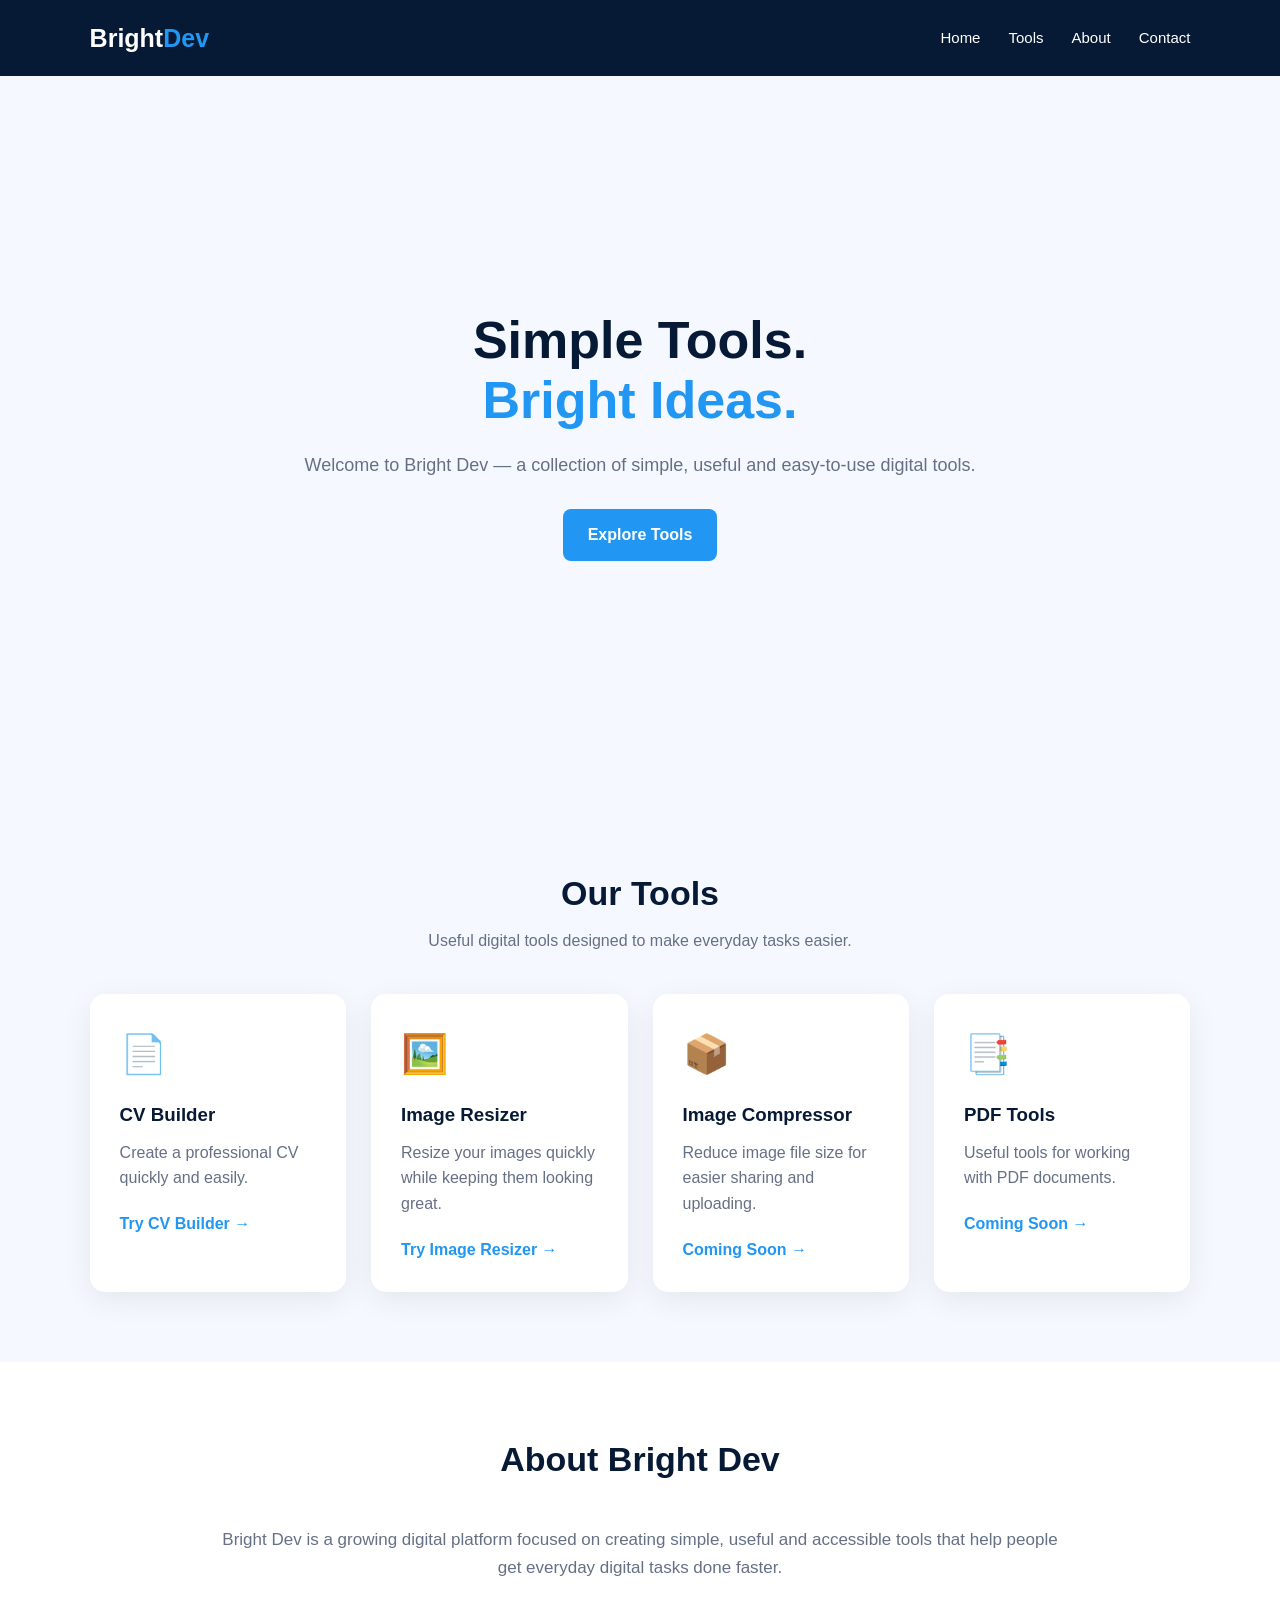
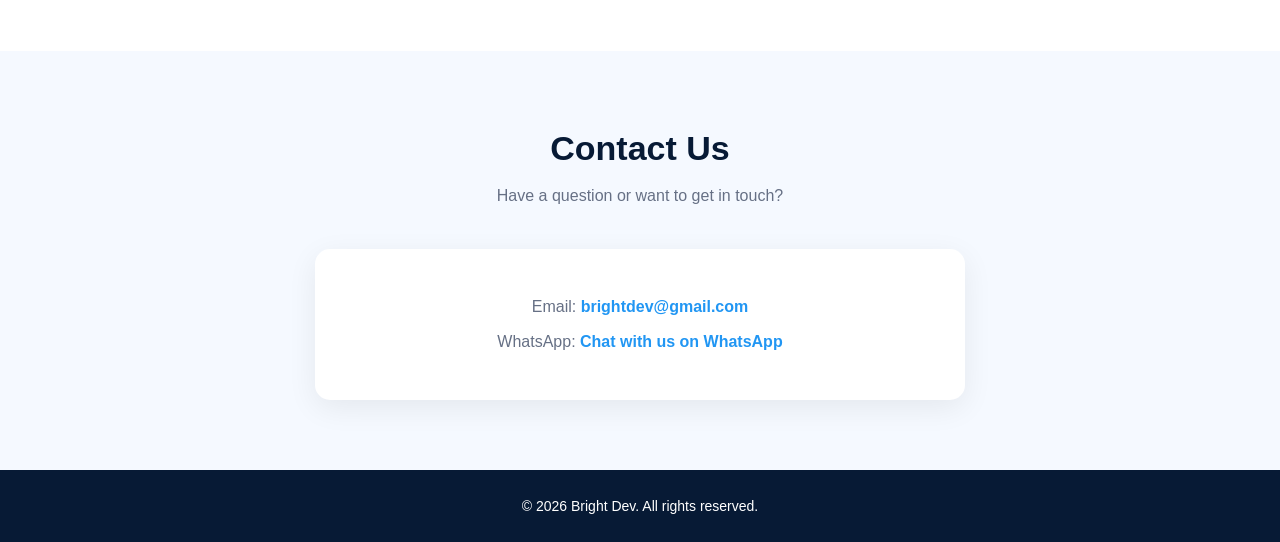
==== commit 5ee3e4e3: "Update index.html" ====
--- a/index.html
+++ b/index.html
@@ -1,497 +1,241 @@
 <!DOCTYPE html>
 <html lang="en">
+
 <head>
-    <meta charset="UTF-8">
-    <meta name="viewport" content="width=device-width, initial-scale=1.0">
-
-    <title>BrightDev — Smart Digital Tools</title>
-
-    <meta
-        name="description"
-        content="BrightDev provides simple, useful digital tools for students, creators, businesses and everyday users."
-    >
-
-    <link rel="stylesheet" href="style.css">
+  <meta charset="UTF-8">
+  <meta name="viewport" content="width=device-width, initial-scale=1.0">
+
+  <title>Bright Dev | Digital Tools</title>
+
+  <link rel="stylesheet" href="style.css">
 </head>
 
 <body>
 
-    <!-- ================= HEADER ================= -->
-    <header class="header">
-
-        <div class="nav-container">
-
-            <a href="index.html" class="logo">
-                Bright<span>Dev</span>
-            </a>
-
-            <nav class="nav-menu" id="navMenu">
-                <a href="#home" class="nav-link active">Home</a>
-                <a href="tools.html" class="nav-link">Tools</a>
-                <a href="#about" class="nav-link">About</a>
-                <a href="#contact" class="nav-link">Contact</a>
-            </nav>
-
-            <div class="nav-actions">
-
-                <button id="themeToggle" class="theme-btn" aria-label="Toggle theme">
-                    ☀
-                </button>
-
-                <a href="tools.html" class="get-started">
-                    Get Started
-                </a>
-
-                <button id="menuToggle" class="menu-btn" aria-label="Open menu">
-                    ☰
-                </button>
-
-            </div>
-
-        </div>
-
-    </header>
-
-
-    <!-- ================= HERO ================= -->
-    <main>
-
-        <section class="hero" id="home">
-
-            <div class="hero-container">
-
-                <div class="hero-content">
-
-                    <div class="hero-badge">
-                        SMART DIGITAL TOOLS
-                    </div>
-
-                    <h1>
-                        Build smarter.<br>
-                        <span>Work faster.</span>
-                    </h1>
-
-                    <p>
-                        BrightDev brings useful digital tools into one simple
-                        platform. Designed for students, creators, developers,
-                        businesses and everyday users.
-                    </p>
-
-                    <div class="hero-buttons">
-
-                        <a href="tools.html" class="primary-btn">
-                            Explore Tools <span>→</span>
-                        </a>
-
-                        <a href="#about" class="secondary-btn">
-                            Learn More
-                        </a>
-
-                    </div>
-
-                    <div class="hero-note">
-                        <span>✓</span> Simple
-                        <span>✓</span> Fast
-                        <span>✓</span> Useful
-                    </div>
-
-                </div>
-
-
-                <!-- Hero visual -->
-                <div class="hero-visual">
-
-                    <div class="glow glow-one"></div>
-                    <div class="glow glow-two"></div>
-
-                    <div class="floating-card card-document">
-                        📄
-                    </div>
-
-                    <div class="floating-card card-image">
-                        🖼️
-                    </div>
-
-                    <div class="floating-card card-pdf">
-                        PDF
-                    </div>
-
-                    <div class="floating-card card-tools">
-                        ⚙️
-                    </div>
-
-                    <div class="laptop">
-
-                        <div class="laptop-screen">
-
-                            <div class="screen-logo">
-                                Bright<span>Dev</span>
-                            </div>
-
-                            <p>Your tools. Your success.</p>
-
-                            <div class="screen-line"></div>
-                            <div class="screen-line short"></div>
-
-                        </div>
-
-                        <div class="laptop-base"></div>
-
-                    </div>
-
-                </div>
-
-            </div>
-
-        </section>
-
-
-        <!-- ================= TOOLS PREVIEW ================= -->
-        <section class="tools-preview" id="tools">
-
-            <div class="section-container">
-
-                <div class="section-heading">
-
-                    <div class="section-label">
-                        OUR TOOLS
-                    </div>
-
-                    <h2>
-                        Everything you need<br>
-                        <span>in one place.</span>
-                    </h2>
-
-                    <p>
-                        Choose a tool and get the job done quickly and easily.
-                    </p>
-
-                </div>
-
-
-                <div class="tool-grid">
-
-                    <a href="tools.html" class="tool-card blue-card">
-                        <div class="tool-icon">📄</div>
-
-                        <div>
-                            <h3>CV Builder</h3>
-                            <p>
-                                Create a professional CV and resume in minutes.
-                            </p>
-                        </div>
-
-                        <span class="card-arrow">→</span>
-                    </a>
-
-
-                    <a href="tools.html" class="tool-card green-card">
-                        <div class="tool-icon">✉️</div>
-
-                        <div>
-                            <h3>Cover Letters</h3>
-                            <p>
-                                Write powerful cover letters and applications.
-                            </p>
-                        </div>
-
-                        <span class="card-arrow">→</span>
-                    </a>
-
-
-                    <a href="tools.html" class="tool-card purple-card">
-                        <div class="tool-icon">🖼️</div>
-
-                        <div>
-                            <h3>Image Tools</h3>
-                            <p>
-                                Resize, compress and manage your images.
-                            </p>
-                        </div>
-
-                        <span class="card-arrow">→</span>
-                    </a>
-
-
-                    <a href="tools.html" class="tool-card red-card">
-                        <div class="tool-icon">📑</div>
-
-                        <div>
-                            <h3>PDF Tools</h3>
-                            <p>
-                                Manage, convert and work with PDF files.
-                            </p>
-                        </div>
-
-                        <span class="card-arrow">→</span>
-                    </a>
-
-
-                    <a href="tools.html" class="tool-card orange-card">
-                        <div class="tool-icon">💼</div>
-
-                        <div>
-                            <h3>Business Tools</h3>
-                            <p>
-                                Useful tools for business and productivity.
-                            </p>
-                        </div>
-
-                        <span class="card-arrow">→</span>
-                    </a>
-
-
-                    <a href="tools.html" class="tool-card cyan-card">
-                        <div class="tool-icon">🔢</div>
-
-                        <div>
-                            <h3>Calculators</h3>
-                            <p>
-                                Get quick results for everyday calculations.
-                            </p>
-                        </div>
-
-                        <span class="card-arrow">→</span>
-                    </a>
-
-                </div>
-
-
-                <div class="view-tools">
-                    <a href="tools.html">
-                        View All Tools →
-                    </a>
-                </div>
-
-            </div>
-
-        </section>
-
-
-        <!-- ================= HOW IT WORKS ================= -->
-        <section class="how-section">
-
-            <div class="section-container">
-
-                <div class="how-heading">
-
-                    <div class="section-label light-label">
-                        HOW IT WORKS
-                    </div>
-
-                    <h2>
-                        Get started in <span>3 easy steps.</span>
-                    </h2>
-
-                    <p>
-                        No complicated steps. Just choose, fill in and get
-                        your result.
-                    </p>
-
-                </div>
-
-
-                <div class="steps">
-
-                    <div class="step">
-
-                        <div class="step-number">
-                            1
-                        </div>
-
-                        <div>
-                            <h3>Choose a Tool</h3>
-
-                            <p>
-                                Select the tool you want from our collection.
-                            </p>
-                        </div>
-
-                    </div>
-
-
-                    <div class="step">
-
-                        <div class="step-number">
-                            2
-                        </div>
-
-                        <div>
-                            <h3>Fill in Your Details</h3>
-
-                            <p>
-                                Add the required information or upload your
-                                files.
-                            </p>
-                        </div>
-
-                    </div>
-
-
-                    <div class="step">
-
-                        <div class="step-number">
-                            3
-                        </div>
-
-                        <div>
-                            <h3>Get Your Result</h3>
-
-                            <p>
-                                Preview, edit and download your finished work.
-                            </p>
-                        </div>
-
-                    </div>
-
-                </div>
-
-            </div>
-
-        </section>
-
-
-        <!-- ================= ABOUT ================= -->
-        <section class="about-section" id="about">
-
-            <div class="section-container about-container">
-
-                <div class="about-content">
-
-                    <div class="section-label">
-                        ABOUT BRIGHTDEV
-                    </div>
-
-                    <h2>
-                        Simple tools for a
-                        <span>brighter digital future.</span>
-                    </h2>
-
-                    <p>
-                        BrightDev is being built to make everyday digital
-                        tasks easier. Instead of searching through different
-                        websites for different jobs, you can find useful
-                        tools in one simple platform.
-                    </p>
-
-                    <p>
-                        Whether you are a student, creator, job seeker,
-                        business owner or everyday internet user, BrightDev
-                        is designed to help you get things done faster.
-                    </p>
-
-                    <a href="tools.html" class="primary-btn">
-                        Explore BrightDev →
-                    </a>
-
-                </div>
-
-
-                <div class="about-box">
-
-                    <div class="about-stat">
-                        <strong>01</strong>
-                        <span>Simple to use</span>
-                    </div>
-
-                    <div class="about-stat">
-                        <strong>02</strong>
-                        <span>Useful tools</span>
-                    </div>
-
-                    <div class="about-stat">
-                        <strong>03</strong>
-                        <span>Built for everyone</span>
-                    </div>
-
-                </div>
-
-            </div>
-
-        </section>
-
-
-        <!-- ================= CTA ================= -->
-        <section class="cta-section">
-
-            <div class="cta-container">
-
-                <div>
-                    <div class="section-label">
-                        READY TO GET STARTED?
-                    </div>
-
-                    <h2>
-                        Your goals.<br>
-                        <span>Our tools.</span>
-                    </h2>
-
-                    <p>
-                        Explore BrightDev and get things done faster.
-                    </p>
-                </div>
-
-                <a href="tools.html" class="primary-btn white-btn">
-                    Explore Tools →
-                </a>
-
-            </div>
-
-        </section>
-
-    </main>
-
-
-    <!-- ================= FOOTER ================= -->
-    <footer class="footer" id="contact">
-
-        <div class="footer-container">
-
-            <div class="footer-brand">
-
-                <a href="index.html" class="logo">
-                    Bright<span>Dev</span>
-                </a>
-
-                <p>
-                    Smart tools for a brighter future.
-                </p>
-
-            </div>
-
-
-            <div class="footer-links">
-
-                <a href="#home">Home</a>
-                <a href="tools.html">Tools</a>
-                <a href="#about">About</a>
-                <a href="#contact">Contact</a>
-
-            </div>
-
-
-            <div class="footer-social">
-
-                <a href="#" aria-label="Facebook">f</a>
-                <a href="#" aria-label="WhatsApp">◉</a>
-                <a href="#" aria-label="Telegram">➤</a>
-                <a href="#" aria-label="YouTube">▶</a>
-
-            </div>
-
-
-            <div class="copyright">
-
-                © 2026 BrightDev. All rights reserved.
-
-            </div>
-
-        </div>
-
-    </footer>
-
-
-    <script src="script.js"></script>
+  <!-- ================================
+       HEADER
+  ================================= -->
+
+  <header>
+
+    <a href="index.html" class="logo">
+      Bright<span>Dev</span>
+    </a>
+
+    <nav>
+      <a href="#home">Home</a>
+      <a href="#tools">Tools</a>
+      <a href="#about">About</a>
+      <a href="#contact">Contact</a>
+    </nav>
+
+  </header>
+
+
+  <!-- ================================
+       HERO
+  ================================= -->
+
+  <section class="hero" id="home">
+
+    <div class="hero-content">
+
+      <h1>
+        Simple Tools.<br>
+        <span>Bright Ideas.</span>
+      </h1>
+
+      <p>
+        Welcome to Bright Dev — a collection of simple,
+        useful and easy-to-use digital tools.
+      </p>
+
+      <a href="#tools" class="btn">
+        Explore Tools
+      </a>
+
+    </div>
+
+  </section>
+
+
+  <!-- ================================
+       TOOLS
+  ================================= -->
+
+  <section id="tools">
+
+    <div class="section-title">
+
+      <h2>Our Tools</h2>
+
+      <p>
+        Useful digital tools designed to make everyday tasks easier.
+      </p>
+
+    </div>
+
+
+    <div class="tools-grid">
+
+
+      <!-- CV BUILDER -->
+
+      <div class="tool-card">
+
+        <div class="icon">📄</div>
+
+        <h3>CV Builder</h3>
+
+        <p>
+          Create a professional CV quickly and easily.
+        </p>
+
+        <a href="#">
+          Try CV Builder →
+        </a>
+
+      </div>
+
+
+      <!-- IMAGE RESIZER -->
+
+      <div class="tool-card">
+
+        <div class="icon">🖼️</div>
+
+        <h3>Image Resizer</h3>
+
+        <p>
+          Resize your images quickly while keeping them looking great.
+        </p>
+
+        <a href="image-resizer.html">
+          Try Image Resizer →
+        </a>
+
+      </div>
+
+
+      <!-- IMAGE COMPRESSOR -->
+
+      <div class="tool-card">
+
+        <div class="icon">📦</div>
+
+        <h3>Image Compressor</h3>
+
+        <p>
+          Reduce image file size for easier sharing and uploading.
+        </p>
+
+        <a href="#">
+          Coming Soon →
+        </a>
+
+      </div>
+
+
+      <!-- PDF TOOLS -->
+
+      <div class="tool-card">
+
+        <div class="icon">📑</div>
+
+        <h3>PDF Tools</h3>
+
+        <p>
+          Useful tools for working with PDF documents.
+        </p>
+
+        <a href="#">
+          Coming Soon →
+        </a>
+
+      </div>
+
+
+    </div>
+
+  </section>
+
+
+  <!-- ================================
+       ABOUT
+  ================================= -->
+
+  <section class="about" id="about">
+
+    <div class="section-title">
+
+      <h2>About Bright Dev</h2>
+
+    </div>
+
+    <div class="about-content">
+
+      <p>
+        Bright Dev is a growing digital platform focused on
+        creating simple, useful and accessible tools that help
+        people get everyday digital tasks done faster.
+      </p>
+
+    </div>
+
+  </section>
+
+
+  <!-- ================================
+       CONTACT
+  ================================= -->
+
+  <section class="contact" id="contact">
+
+    <div class="section-title">
+
+      <h2>Contact Us</h2>
+
+      <p>
+        Have a question or want to get in touch?
+      </p>
+
+    </div>
+
+
+    <div class="contact-box">
+
+      <p>
+        Email:
+        <a href="mailto:brightdev@gmail.com">
+          brightdev@gmail.com
+        </a>
+      </p>
+
+      <p>
+        WhatsApp:
+        <a href="https://wa.me/2347056324450" target="_blank">
+          Chat with us on WhatsApp
+        </a>
+      </p>
+
+    </div>
+
+  </section>
+
+
+  <!-- ================================
+       FOOTER
+  ================================= -->
+
+  <footer>
+
+    <p>
+      © 2026 Bright Dev. All rights reserved.
+    </p>
+
+  </footer>
+
 
 </body>
+
 </html>
--- a/style.css
+++ b/style.css
@@ -1,374 +1,361 @@
+/* ================================
+   BRIGHT DEV - MAIN STYLES
+================================ */
+
 * {
-    margin: 0;
-    padding: 0;
-    box-sizing: border-box;
-    font-family: Arial, sans-serif;
+  margin: 0;
+  padding: 0;
+  box-sizing: border-box;
 }
 
 body {
-    background: #f5f8ff;
-    color: #111827;
-    line-height: 1.6;
-}
-
-/* HEADER */
+  font-family: Arial, Helvetica, sans-serif;
+  background: #f5f9ff;
+  color: #071a35;
+  line-height: 1.6;
+}
+
+a {
+  text-decoration: none;
+}
+
+/* ================================
+   HEADER / NAVIGATION
+================================ */
 
 header {
-    background: #07111f;
-    color: white;
-    padding: 22px 7%;
-    display: flex;
-    justify-content: space-between;
-    align-items: center;
+  background: #071a35;
+  padding: 18px 7%;
+  display: flex;
+  justify-content: space-between;
+  align-items: center;
+  position: sticky;
+  top: 0;
+  z-index: 1000;
 }
 
 .logo {
-    font-size: 32px;
-    font-weight: bold;
+  color: white;
+  font-size: 25px;
+  font-weight: 700;
 }
 
 .logo span {
-    color: #2870e8;
+  color: #2196f3;
+}
+
+nav {
+  display: flex;
+  gap: 28px;
 }
 
 nav a {
-    color: white;
-    text-decoration: none;
-    margin-left: 28px;
-    font-size: 17px;
+  color: white;
+  font-size: 15px;
+  transition: 0.3s;
 }
 
 nav a:hover {
-    color: #3b82f6;
-}
-
-
-/* HERO */
+  color: #2196f3;
+}
+
+/* ================================
+   HERO SECTION
+================================ */
 
 .hero {
-    min-height: 720px;
-    display: flex;
-    justify-content: center;
-    align-items: center;
-    text-align: center;
-    padding: 80px 20px;
-    background: #f5f8ff;
+  min-height: 80vh;
+  display: flex;
+  align-items: center;
+  justify-content: center;
+  text-align: center;
+  padding: 70px 20px;
+  background: #f5f9ff;
 }
 
 .hero-content {
-    max-width: 850px;
-}
-
-.badge {
-    display: inline-block;
-    background: #dceaff;
-    color: #2459b8;
-    padding: 12px 25px;
-    border-radius: 40px;
-    font-weight: bold;
-    font-size: 16px;
-    margin-bottom: 35px;
+  max-width: 800px;
 }
 
 .hero h1 {
-    font-size: 65px;
-    line-height: 1.05;
-    margin-bottom: 30px;
+  font-size: 52px;
+  line-height: 1.15;
+  margin-bottom: 20px;
+  color: #071a35;
 }
 
 .hero h1 span {
-    color: #2867df;
+  color: #2196f3;
 }
 
 .hero p {
-    max-width: 760px;
-    margin: auto;
-    color: #536174;
-    font-size: 20px;
-    line-height: 1.8;
-}
-
-.buttons {
-    margin-top: 40px;
-    display: flex;
-    justify-content: center;
-    gap: 20px;
-    flex-wrap: wrap;
-}
-
-
-/* BUTTONS */
+  color: #667085;
+  font-size: 18px;
+  margin-bottom: 30px;
+}
 
 .btn {
-    display: inline-block;
-    padding: 17px 30px;
-    border-radius: 12px;
-    text-decoration: none;
-    font-size: 18px;
-    font-weight: bold;
-    transition: 0.3s;
-}
-
-.primary {
-    background: #2867df;
-    color: white;
-}
-
-.primary:hover {
-    background: #1d4ed8;
-    transform: translateY(-2px);
-}
-
-.secondary {
-    background: white;
-    color: #111827;
-    border: 2px solid #d1d5db;
-}
-
-.secondary:hover {
-    background: #eef4ff;
-}
-
-
-/* INTRO */
-
-.intro {
-    padding: 40px 7% 80px;
-}
-
-.intro-card {
-    max-width: 1000px;
-    margin: auto;
-    padding: 65px 30px;
-    background: #07111f;
-    color: white;
-    border-radius: 40px;
-    text-align: center;
-}
-
-.intro-card h2 {
-    font-size: 42px;
-    margin-bottom: 15px;
-}
-
-.intro-card p {
-    color: #cbd5e1;
-    font-size: 18px;
-    margin-top: 10px;
-}
-
-
-/* SECTIONS */
+  display: inline-block;
+  background: #2196f3;
+  color: white;
+  padding: 13px 25px;
+  border-radius: 8px;
+  font-weight: 600;
+  transition: 0.3s;
+}
+
+.btn:hover {
+  background: #1976d2;
+  transform: translateY(-2px);
+}
+
+/* ================================
+   GENERAL SECTIONS
+================================ */
 
 section {
-    padding: 80px 7%;
+  padding: 70px 7%;
 }
 
 .section-title {
-    text-align: center;
-    margin-bottom: 45px;
+  text-align: center;
+  margin-bottom: 40px;
 }
 
 .section-title h2 {
-    font-size: 38px;
-    margin-bottom: 10px;
+  font-size: 34px;
+  color: #071a35;
 }
 
 .section-title p {
-    color: #64748b;
-}
-
-
-/* TOOLS */
-
-.tools-section {
-    background: white;
-}
+  color: #667085;
+  margin-top: 8px;
+}
+
+/* ================================
+   TOOLS / CARDS
+================================ */
 
 .tools-grid {
-    max-width: 1100px;
-    margin: auto;
-    display: grid;
-    grid-template-columns: repeat(3, 1fr);
-    gap: 25px;
+  display: grid;
+  grid-template-columns: repeat(auto-fit, minmax(230px, 1fr));
+  gap: 25px;
 }
 
 .tool-card {
-    background: #f8fafc;
-    padding: 30px;
-    border-radius: 18px;
-    border: 1px solid #e5e7eb;
-    transition: 0.3s;
+  background: white;
+  padding: 30px;
+  border-radius: 15px;
+  box-shadow: 0 8px 30px rgba(0, 0, 0, 0.07);
+  transition: 0.3s;
 }
 
 .tool-card:hover {
-    transform: translateY(-6px);
-    box-shadow: 0 15px 30px rgba(0, 0, 0, 0.08);
-}
-
-.tool-icon {
-    font-size: 35px;
-    margin-bottom: 15px;
+  transform: translateY(-5px);
+  box-shadow: 0 12px 35px rgba(0, 0, 0, 0.1);
+}
+
+.tool-card .icon {
+  font-size: 38px;
+  margin-bottom: 15px;
 }
 
 .tool-card h3 {
-    font-size: 21px;
-    margin-bottom: 10px;
+  color: #071a35;
+  margin-bottom: 10px;
 }
 
 .tool-card p {
-    color: #64748b;
-    margin-bottom: 18px;
+  color: #667085;
+  margin-bottom: 20px;
 }
 
 .tool-card a {
-    color: #2563eb;
-    text-decoration: none;
-    font-weight: bold;
-}
-
-
-/* ABOUT */
+  color: #2196f3;
+  font-weight: 600;
+}
+
+/* ================================
+   ABOUT SECTION
+================================ */
 
 .about {
-    background: #f5f8ff;
-}
-
-.about-grid {
-    max-width: 1000px;
-    margin: auto;
-    display: grid;
-    grid-template-columns: repeat(3, 1fr);
-    gap: 25px;
-    text-align: center;
-}
-
-.about-grid div {
-    background: white;
-    padding: 30px;
-    border-radius: 18px;
-    border: 1px solid #e5e7eb;
-}
-
-.about-grid h3 {
-    margin-bottom: 10px;
-    font-size: 21px;
-}
-
-.about-grid p {
-    color: #64748b;
-}
-
-
-/* CTA */
-
-.cta {
-    background: #07111f;
-    color: white;
-    text-align: center;
-}
-
-.cta h2 {
-    font-size: 40px;
-    margin-bottom: 10px;
-}
-
-.cta p {
-    color: #cbd5e1;
-    margin-bottom: 30px;
-}
-
-
-/* FOOTER */
+  background: white;
+}
+
+.about-content {
+  max-width: 850px;
+  margin: auto;
+  text-align: center;
+}
+
+.about-content p {
+  color: #667085;
+  font-size: 17px;
+}
+
+/* ================================
+   CONTACT SECTION
+================================ */
+
+.contact {
+  background: #f5f9ff;
+}
+
+.contact-box {
+  max-width: 650px;
+  margin: auto;
+  background: white;
+  padding: 35px;
+  border-radius: 15px;
+  box-shadow: 0 8px 30px rgba(0, 0, 0, 0.07);
+  text-align: center;
+}
+
+.contact-box p {
+  color: #667085;
+  margin: 10px 0;
+}
+
+.contact-box a {
+  color: #2196f3;
+  font-weight: 600;
+}
+
+/* ================================
+   FOOTER
+================================ */
 
 footer {
-    background: #030712;
-    color: #9ca3af;
-    text-align: center;
-    padding: 35px 20px;
-}
-
-footer h3 {
-    color: white;
-    font-size: 25px;
-    margin-bottom: 10px;
-}
-
-footer h3 span {
-    color: #2870e8;
+  background: #071a35;
+  color: white;
+  text-align: center;
+  padding: 25px;
 }
 
 footer p {
-    margin: 7px 0;
-}
-
-
-/* MOBILE */
-
-@media (max-width: 800px) {
-
-    header {
-        flex-direction: column;
-        gap: 18px;
-    }
-
-    nav a {
-        margin: 0 8px;
-        font-size: 16px;
-    }
-
-    .hero {
-        min-height: 650px;
-        padding: 60px 20px;
-    }
-
-    .hero h1 {
-        font-size: 48px;
-    }
-
-    .hero p {
-        font-size: 18px;
-    }
-
-    .tools-grid {
-        grid-template-columns: 1fr;
-    }
-
-    .about-grid {
-        grid-template-columns: 1fr;
-    }
-
-    .intro-card {
-        border-radius: 28px;
-    }
-
-    .cta h2 {
-        font-size: 32px;
-    }
-
-    section {
-        padding: 60px 20px;
-    }
-}
-.whatsapp-btn {
-    display: inline-block;
-    padding: 12px 20px;
-    text-decoration: none;
-    border-radius: 8px;
-    font-weight: bold;
-    margin-top: 10px;
-}
-
-.whatsapp-btn:hover {
-    transform: translateY(-2px);
-}
-/* ==============================
-   BRIGHT DEV CV BUILDER
-============================== */
-
-.cv-builder-section {
-    padding: 80px 20px;
-    background: #f5f7fb;
-}
-
-/* ...rest of CV CSS... */
+  font-size: 14px;
+}
+
+/* =================================
+   BRIGHT DEV TOOL PAGE
+================================= */
+
+.tool-header {
+  background: #071a35;
+  padding: 18px 7%;
+  display: flex;
+  justify-content: space-between;
+  align-items: center;
+}
+
+.tool-header .logo {
+  color: white;
+  font-size: 24px;
+  font-weight: 700;
+}
+
+.tool-header .logo span {
+  color: #2196f3;
+}
+
+.back-btn {
+  color: white;
+  padding: 10px 18px;
+  border: 1px solid #2196f3;
+  border-radius: 8px;
+  transition: 0.3s;
+}
+
+.back-btn:hover {
+  background: #2196f3;
+}
+
+/* =================================
+   IMAGE RESIZER PAGE
+================================= */
+
+.tool-page {
+  min-height: 100vh;
+  background: #f5f9ff;
+  padding: 60px 20px;
+}
+
+.tool-intro {
+  text-align: center;
+  margin-bottom: 35px;
+}
+
+.tool-intro h1 {
+  color: #071a35;
+  font-size: 40px;
+  margin-bottom: 10px;
+}
+
+.tool-intro p {
+  color: #667085;
+  font-size: 17px;
+}
+
+.resizer-card {
+  max-width: 650px;
+  margin: auto;
+  background: white;
+  padding: 35px;
+  border-radius: 18px;
+  box-shadow: 0 10px 35px rgba(0, 0, 0, 0.08);
+}
+
+.upload-box {
+  display: block;
+  border: 2px dashed #2196f3;
+  border-radius: 14px;
+  padding: 45px 20px;
+  text-align: center;
+  cursor: pointer;
+  background: #f8fbff;
+  transition: 0.3s;
+}
+
+.upload-box:hover {
+  background: #eef7ff;
+}
+
+.upload-icon {
+  font-size: 45px;
+  margin-bottom: 10px;
+}
+
+.upload-box h2 {
+  color: #071a35;
+  margin-bottom: 8px;
+}
+
+.upload-box p {
+  color: #667085;
+}
+
+.upload-box input {
+  display: none;
+}
+
+.preview-area {
+  margin-top: 30px;
+  text-align: center;
+}
+
+.preview-area img {
+  max-width: 100%;
+  max-height: 300px;
+  border-radius: 10px;
+  margin-bottom: 25px;
+}
+
+.size-controls {
+  display: flex;
+  gap: 15px;
+  margin-bottom: 20px;
+}
+
+.input-group {
+  flex
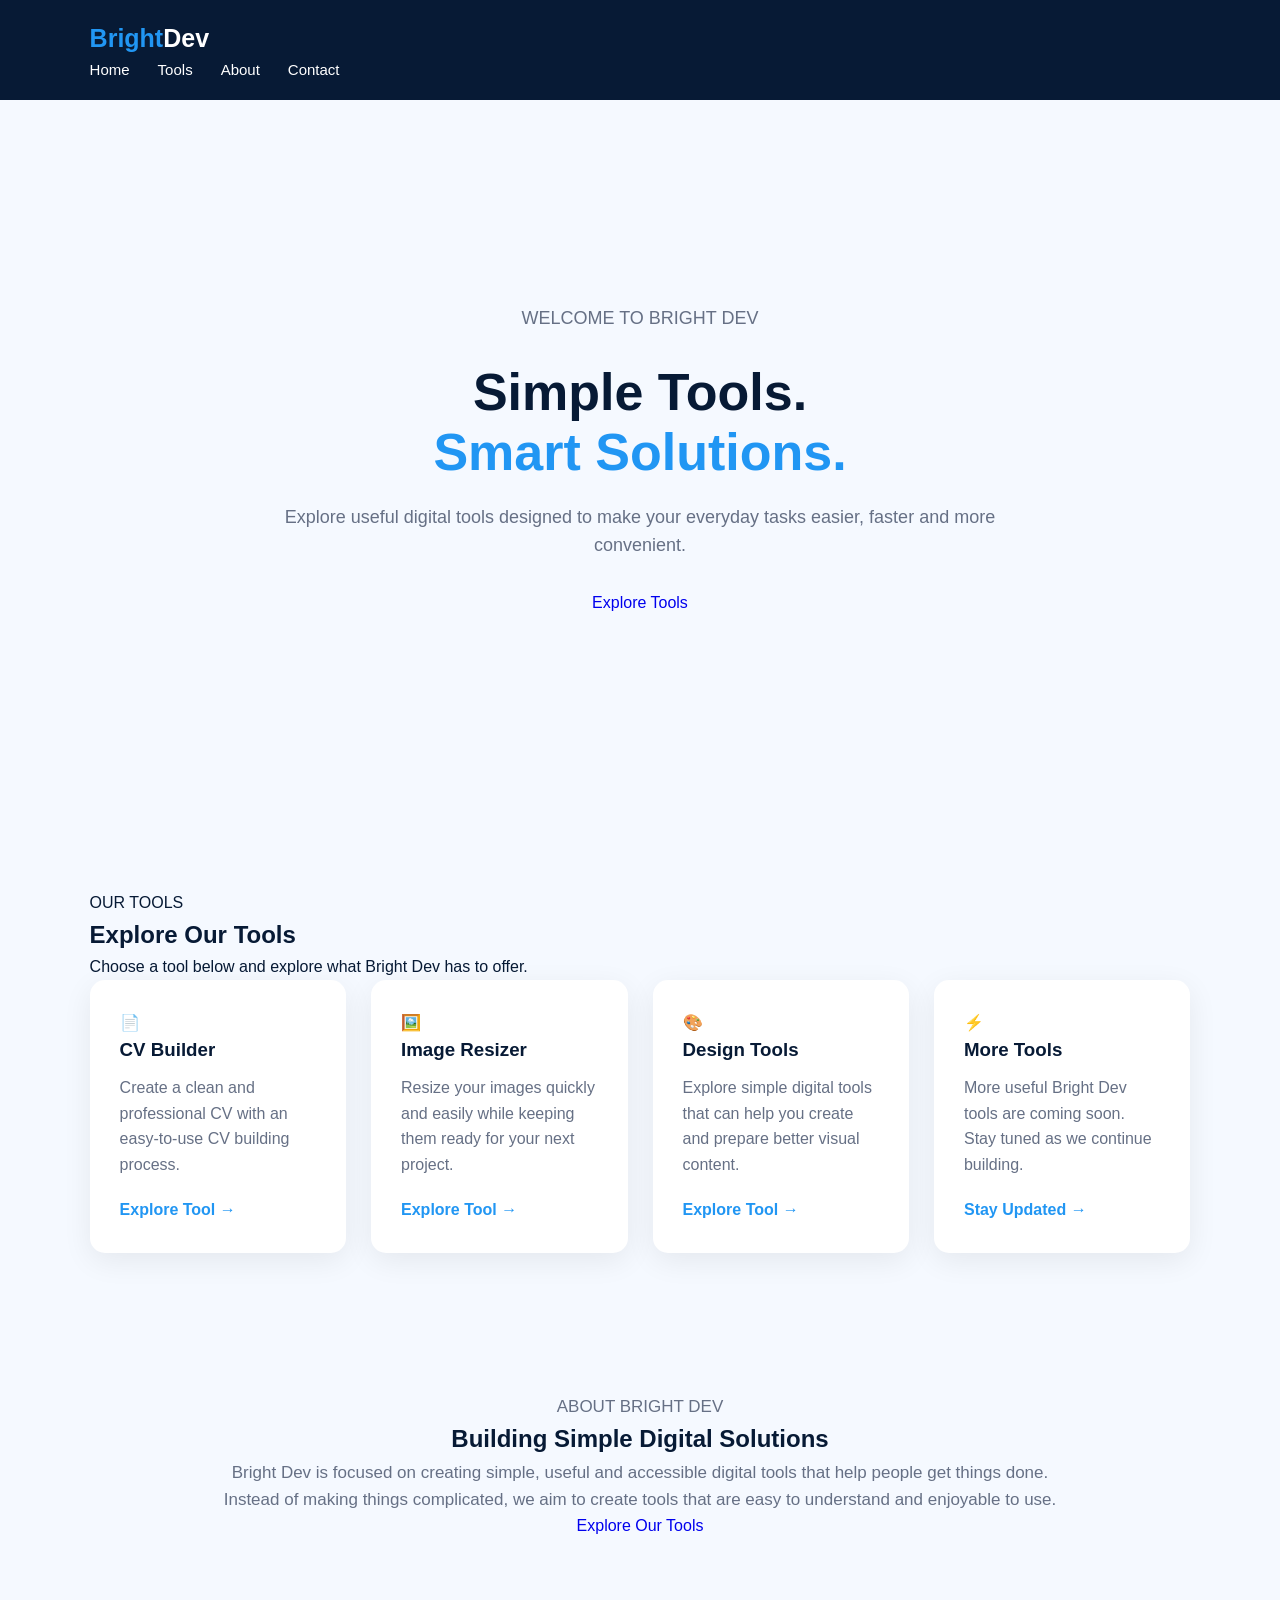
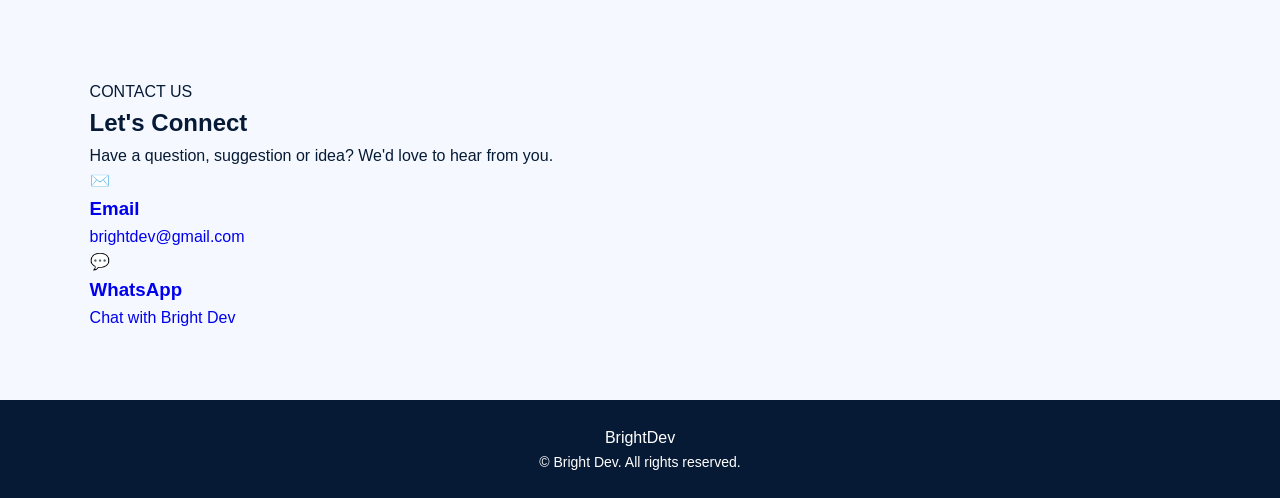
==== commit f5a681dc: "Update index.html" ====
--- a/index.html
+++ b/index.html
@@ -1,241 +1,262 @@
 <!DOCTYPE html>
 <html lang="en">
-
 <head>
   <meta charset="UTF-8">
   <meta name="viewport" content="width=device-width, initial-scale=1.0">
 
-  <title>Bright Dev | Digital Tools</title>
+  <title>Bright Dev | Smart Digital Tools</title>
 
   <link rel="stylesheet" href="style.css">
 </head>
 
 <body>
 
-  <!-- ================================
-       HEADER
-  ================================= -->
-
-  <header>
-
-    <a href="index.html" class="logo">
-      Bright<span>Dev</span>
-    </a>
-
-    <nav>
-      <a href="#home">Home</a>
-      <a href="#tools">Tools</a>
-      <a href="#about">About</a>
-      <a href="#contact">Contact</a>
-    </nav>
-
+  <!-- HEADER -->
+  <header class="header">
+    <div class="container nav-container">
+
+      <a href="index.html" class="logo">
+        <span>Bright</span>Dev
+      </a>
+
+      <nav class="navbar">
+        <a href="index.html" class="active">Home</a>
+        <a href="#tools">Tools</a>
+        <a href="#about">About</a>
+        <a href="#contact">Contact</a>
+      </nav>
+
+    </div>
   </header>
 
 
-  <!-- ================================
-       HERO
-  ================================= -->
-
-  <section class="hero" id="home">
-
-    <div class="hero-content">
-
-      <h1>
-        Simple Tools.<br>
-        <span>Bright Ideas.</span>
-      </h1>
+  <!-- HERO -->
+  <section class="hero">
+    <div class="container hero-content">
+
+      <div class="hero-text">
+        <p class="small-title">WELCOME TO BRIGHT DEV</p>
+
+        <h1>
+          Simple Tools.<br>
+          <span>Smart Solutions.</span>
+        </h1>
+
+        <p>
+          Explore useful digital tools designed to make your everyday
+          tasks easier, faster and more convenient.
+        </p>
+
+        <a href="#tools" class="primary-btn">
+          Explore Tools
+        </a>
+      </div>
+
+    </div>
+  </section>
+
+
+  <!-- TOOLS -->
+  <section class="tools-section" id="tools">
+
+    <div class="container">
+
+      <div class="section-heading">
+        <p class="small-title">OUR TOOLS</p>
+        <h2>Explore Our Tools</h2>
+        <p>
+          Choose a tool below and explore what Bright Dev has to offer.
+        </p>
+      </div>
+
+
+      <div class="tools-grid">
+
+        <!-- CV BUILDER -->
+        <div class="tool-card">
+
+          <div class="tool-icon">
+            📄
+          </div>
+
+          <h3>CV Builder</h3>
+
+          <p>
+            Create a clean and professional CV with an easy-to-use
+            CV building process.
+          </p>
+
+          <a href="cv-builder.html" class="tool-btn">
+            Explore Tool →
+          </a>
+
+        </div>
+
+
+        <!-- IMAGE RESIZER -->
+        <div class="tool-card">
+
+          <div class="tool-icon">
+            🖼️
+          </div>
+
+          <h3>Image Resizer</h3>
+
+          <p>
+            Resize your images quickly and easily while keeping them
+            ready for your next project.
+          </p>
+
+          <a href="image-resizer.html" class="tool-btn">
+            Explore Tool →
+          </a>
+
+        </div>
+
+
+        <!-- GRAPHIC DESIGN -->
+        <div class="tool-card">
+
+          <div class="tool-icon">
+            🎨
+          </div>
+
+          <h3>Design Tools</h3>
+
+          <p>
+            Explore simple digital tools that can help you create
+            and prepare better visual content.
+          </p>
+
+          <a href="design-tools.html" class="tool-btn">
+            Explore Tool →
+          </a>
+
+        </div>
+
+
+        <!-- MORE TOOLS -->
+        <div class="tool-card">
+
+          <div class="tool-icon">
+            ⚡
+          </div>
+
+          <h3>More Tools</h3>
+
+          <p>
+            More useful Bright Dev tools are coming soon. Stay tuned
+            as we continue building.
+          </p>
+
+          <a href="#contact" class="tool-btn">
+            Stay Updated →
+          </a>
+
+        </div>
+
+      </div>
+
+    </div>
+
+  </section>
+
+
+  <!-- ABOUT -->
+  <section class="about-section" id="about">
+
+    <div class="container about-content">
+
+      <div class="about-text">
+
+        <p class="small-title">ABOUT BRIGHT DEV</p>
+
+        <h2>Building Simple Digital Solutions</h2>
+
+        <p>
+          Bright Dev is focused on creating simple, useful and
+          accessible digital tools that help people get things done.
+        </p>
+
+        <p>
+          Instead of making things complicated, we aim to create
+          tools that are easy to understand and enjoyable to use.
+        </p>
+
+        <a href="#tools" class="secondary-btn">
+          Explore Our Tools
+        </a>
+
+      </div>
+
+    </div>
+
+  </section>
+
+
+  <!-- CONTACT -->
+  <section class="contact-section" id="contact">
+
+    <div class="container">
+
+      <div class="section-heading">
+        <p class="small-title">CONTACT US</p>
+
+        <h2>Let's Connect</h2>
+
+        <p>
+          Have a question, suggestion or idea? We'd love to hear from you.
+        </p>
+      </div>
+
+
+      <div class="contact-cards">
+
+        <a href="mailto:brightdev@gmail.com" class="contact-card">
+          <div class="contact-icon">✉️</div>
+          <h3>Email</h3>
+          <p>brightdev@gmail.com</p>
+        </a>
+
+
+        <a href="https://wa.me/2347056324450"
+           target="_blank"
+           class="contact-card">
+
+          <div class="contact-icon">💬</div>
+
+          <h3>WhatsApp</h3>
+
+          <p>Chat with Bright Dev</p>
+
+        </a>
+
+      </div>
+
+    </div>
+
+  </section>
+
+
+  <!-- FOOTER -->
+  <footer class="footer">
+
+    <div class="container footer-content">
+
+      <div class="footer-logo">
+        <span>Bright</span>Dev
+      </div>
 
       <p>
-        Welcome to Bright Dev — a collection of simple,
-        useful and easy-to-use digital tools.
+        © <span id="year"></span> Bright Dev. All rights reserved.
       </p>
 
-      <a href="#tools" class="btn">
-        Explore Tools
-      </a>
-
-    </div>
-
-  </section>
-
-
-  <!-- ================================
-       TOOLS
-  ================================= -->
-
-  <section id="tools">
-
-    <div class="section-title">
-
-      <h2>Our Tools</h2>
-
-      <p>
-        Useful digital tools designed to make everyday tasks easier.
-      </p>
-
-    </div>
-
-
-    <div class="tools-grid">
-
-
-      <!-- CV BUILDER -->
-
-      <div class="tool-card">
-
-        <div class="icon">📄</div>
-
-        <h3>CV Builder</h3>
-
-        <p>
-          Create a professional CV quickly and easily.
-        </p>
-
-        <a href="#">
-          Try CV Builder →
-        </a>
-
-      </div>
-
-
-      <!-- IMAGE RESIZER -->
-
-      <div class="tool-card">
-
-        <div class="icon">🖼️</div>
-
-        <h3>Image Resizer</h3>
-
-        <p>
-          Resize your images quickly while keeping them looking great.
-        </p>
-
-        <a href="image-resizer.html">
-          Try Image Resizer →
-        </a>
-
-      </div>
-
-
-      <!-- IMAGE COMPRESSOR -->
-
-      <div class="tool-card">
-
-        <div class="icon">📦</div>
-
-        <h3>Image Compressor</h3>
-
-        <p>
-          Reduce image file size for easier sharing and uploading.
-        </p>
-
-        <a href="#">
-          Coming Soon →
-        </a>
-
-      </div>
-
-
-      <!-- PDF TOOLS -->
-
-      <div class="tool-card">
-
-        <div class="icon">📑</div>
-
-        <h3>PDF Tools</h3>
-
-        <p>
-          Useful tools for working with PDF documents.
-        </p>
-
-        <a href="#">
-          Coming Soon →
-        </a>
-
-      </div>
-
-
-    </div>
-
-  </section>
-
-
-  <!-- ================================
-       ABOUT
-  ================================= -->
-
-  <section class="about" id="about">
-
-    <div class="section-title">
-
-      <h2>About Bright Dev</h2>
-
-    </div>
-
-    <div class="about-content">
-
-      <p>
-        Bright Dev is a growing digital platform focused on
-        creating simple, useful and accessible tools that help
-        people get everyday digital tasks done faster.
-      </p>
-
-    </div>
-
-  </section>
-
-
-  <!-- ================================
-       CONTACT
-  ================================= -->
-
-  <section class="contact" id="contact">
-
-    <div class="section-title">
-
-      <h2>Contact Us</h2>
-
-      <p>
-        Have a question or want to get in touch?
-      </p>
-
-    </div>
-
-
-    <div class="contact-box">
-
-      <p>
-        Email:
-        <a href="mailto:brightdev@gmail.com">
-          brightdev@gmail.com
-        </a>
-      </p>
-
-      <p>
-        WhatsApp:
-        <a href="https://wa.me/2347056324450" target="_blank">
-          Chat with us on WhatsApp
-        </a>
-      </p>
-
-    </div>
-
-  </section>
-
-
-  <!-- ================================
-       FOOTER
-  ================================= -->
-
-  <footer>
-
-    <p>
-      © 2026 Bright Dev. All rights reserved.
-    </p>
+    </div>
 
   </footer>
 
 
+  <script src="script.js"></script>
+
 </body>
-
 </html>
